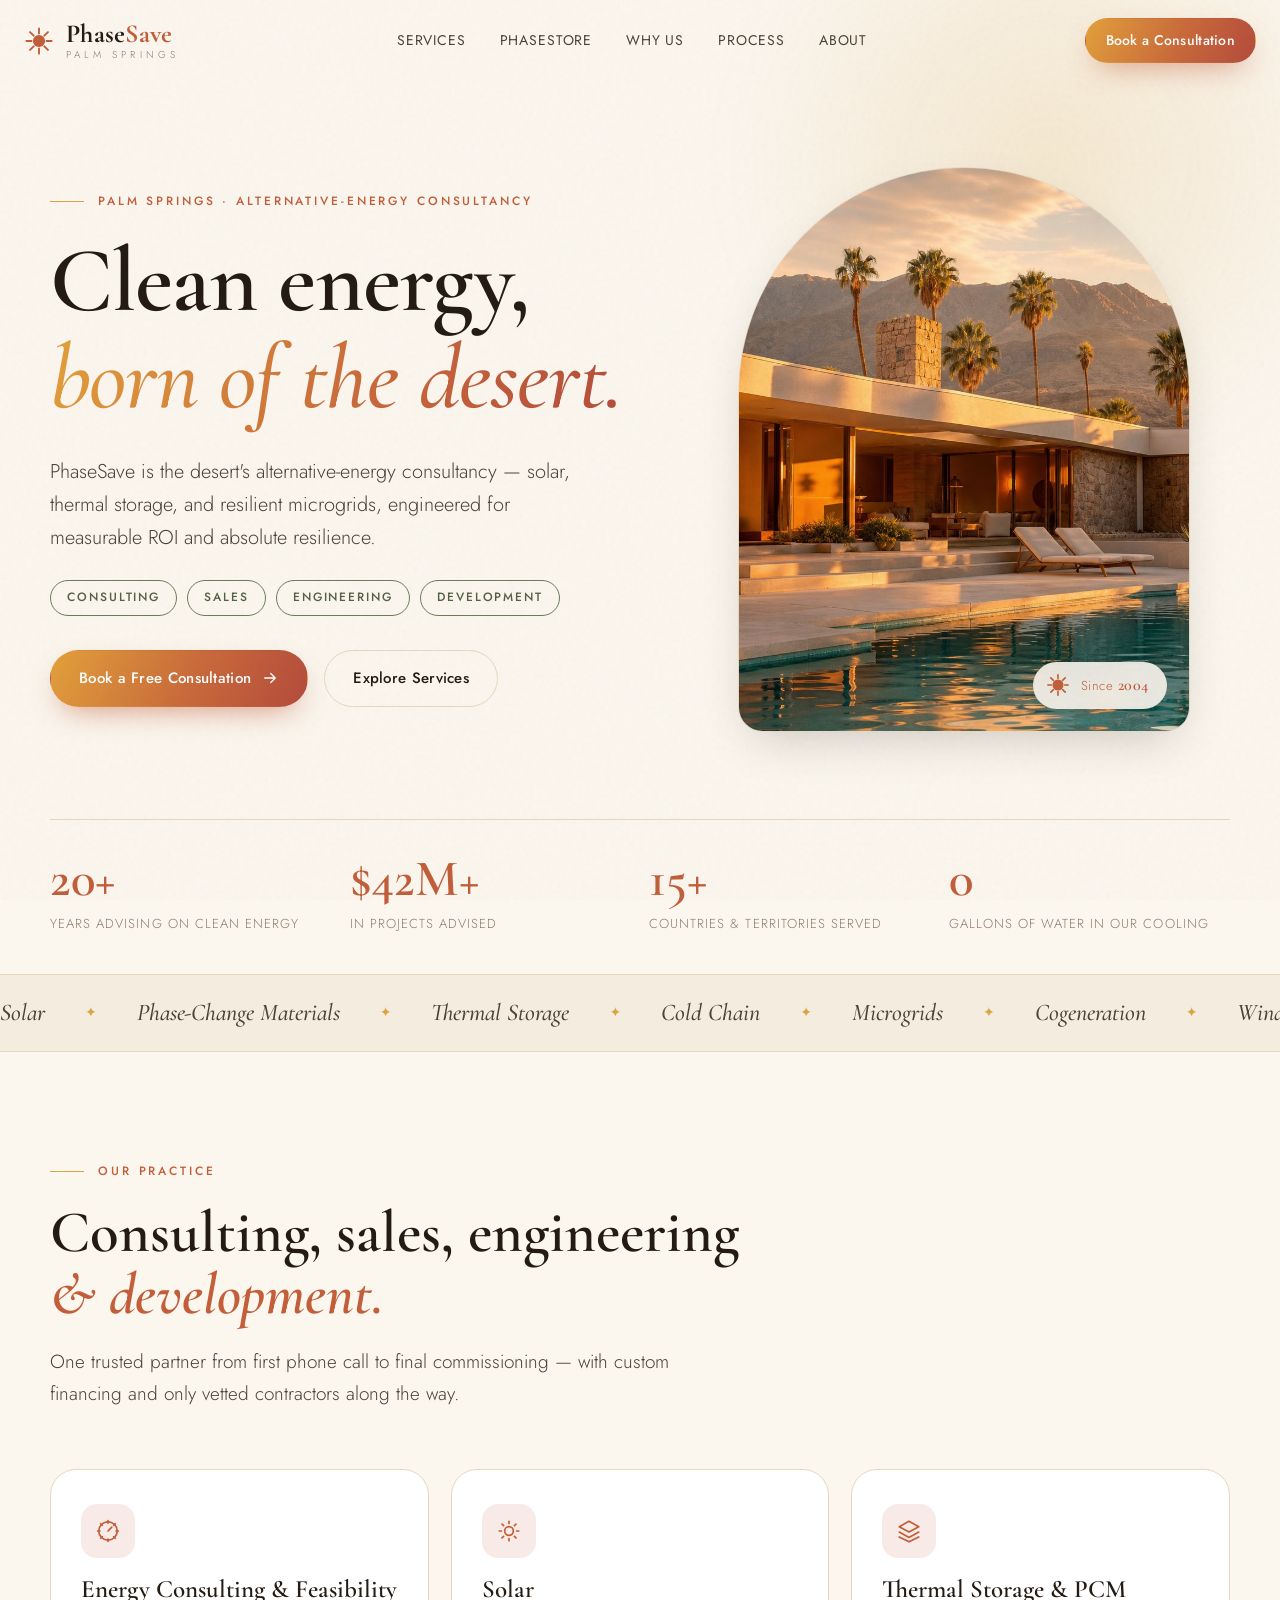
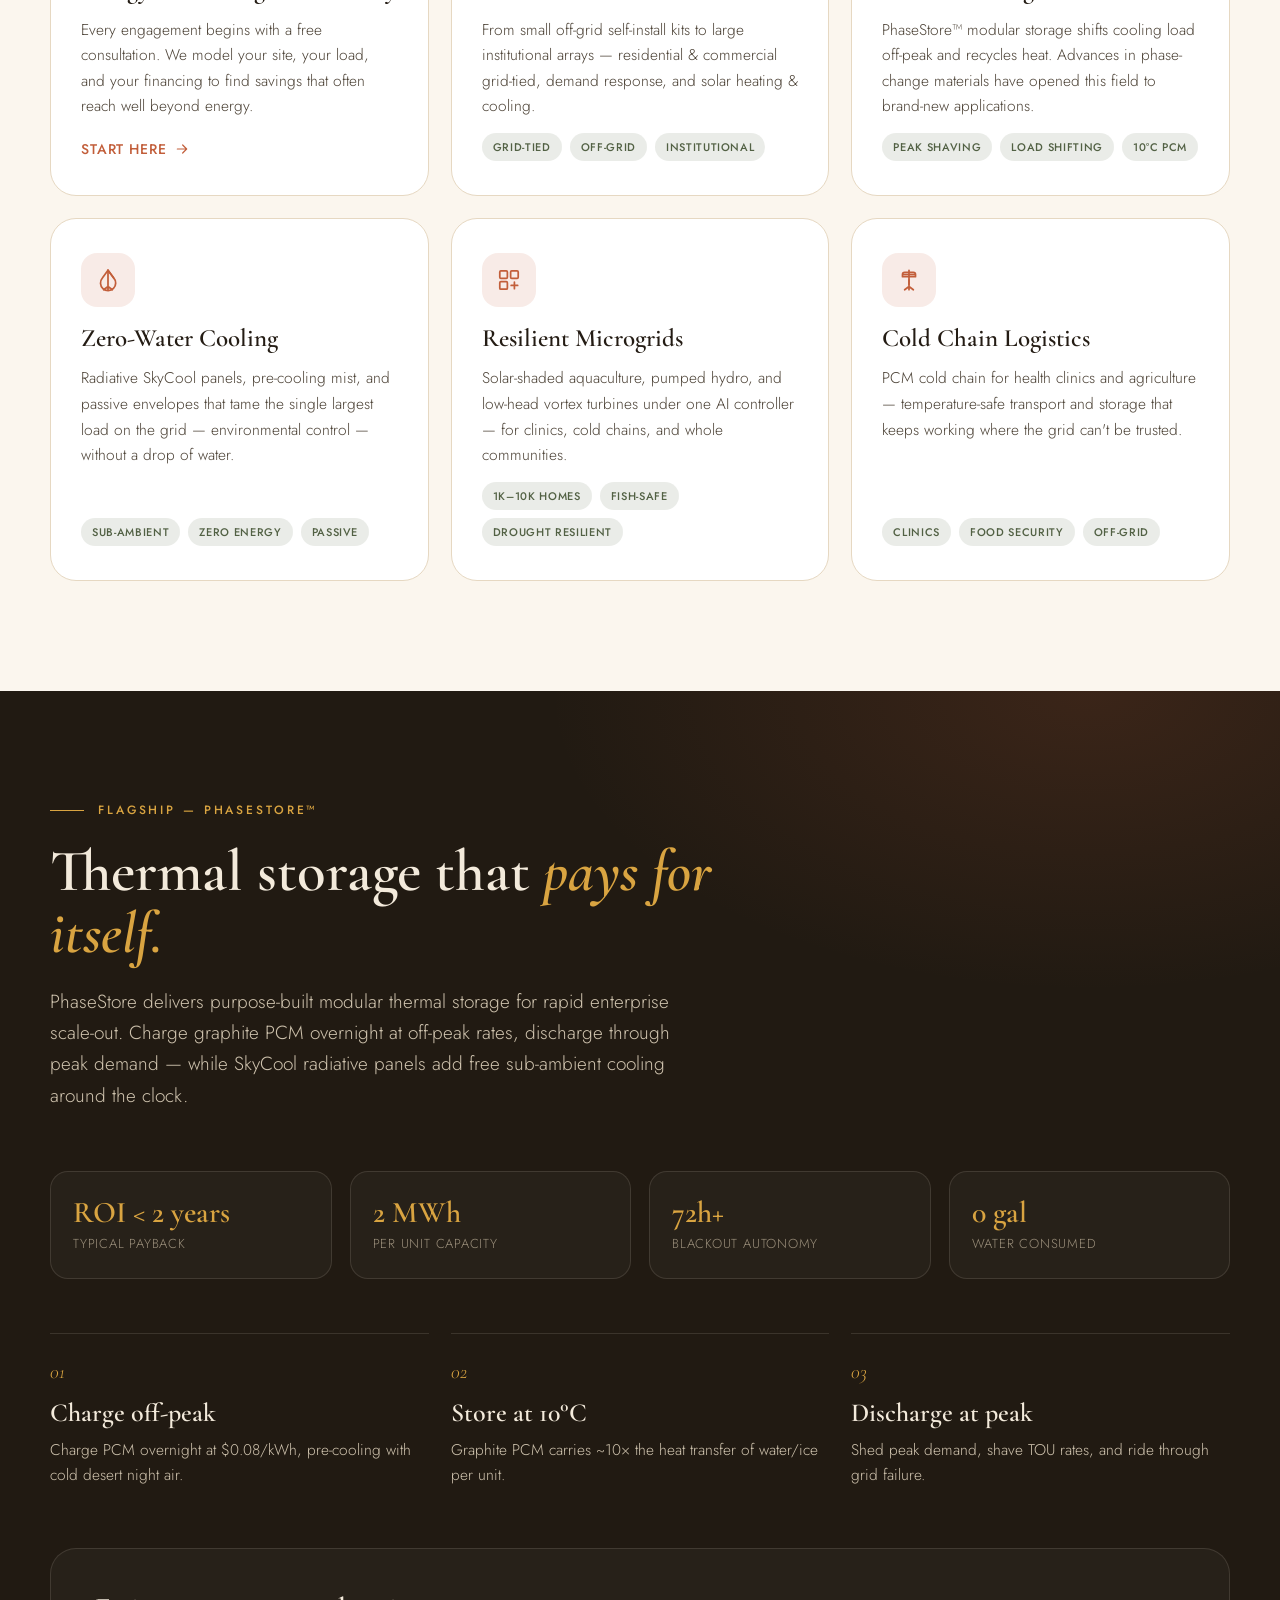
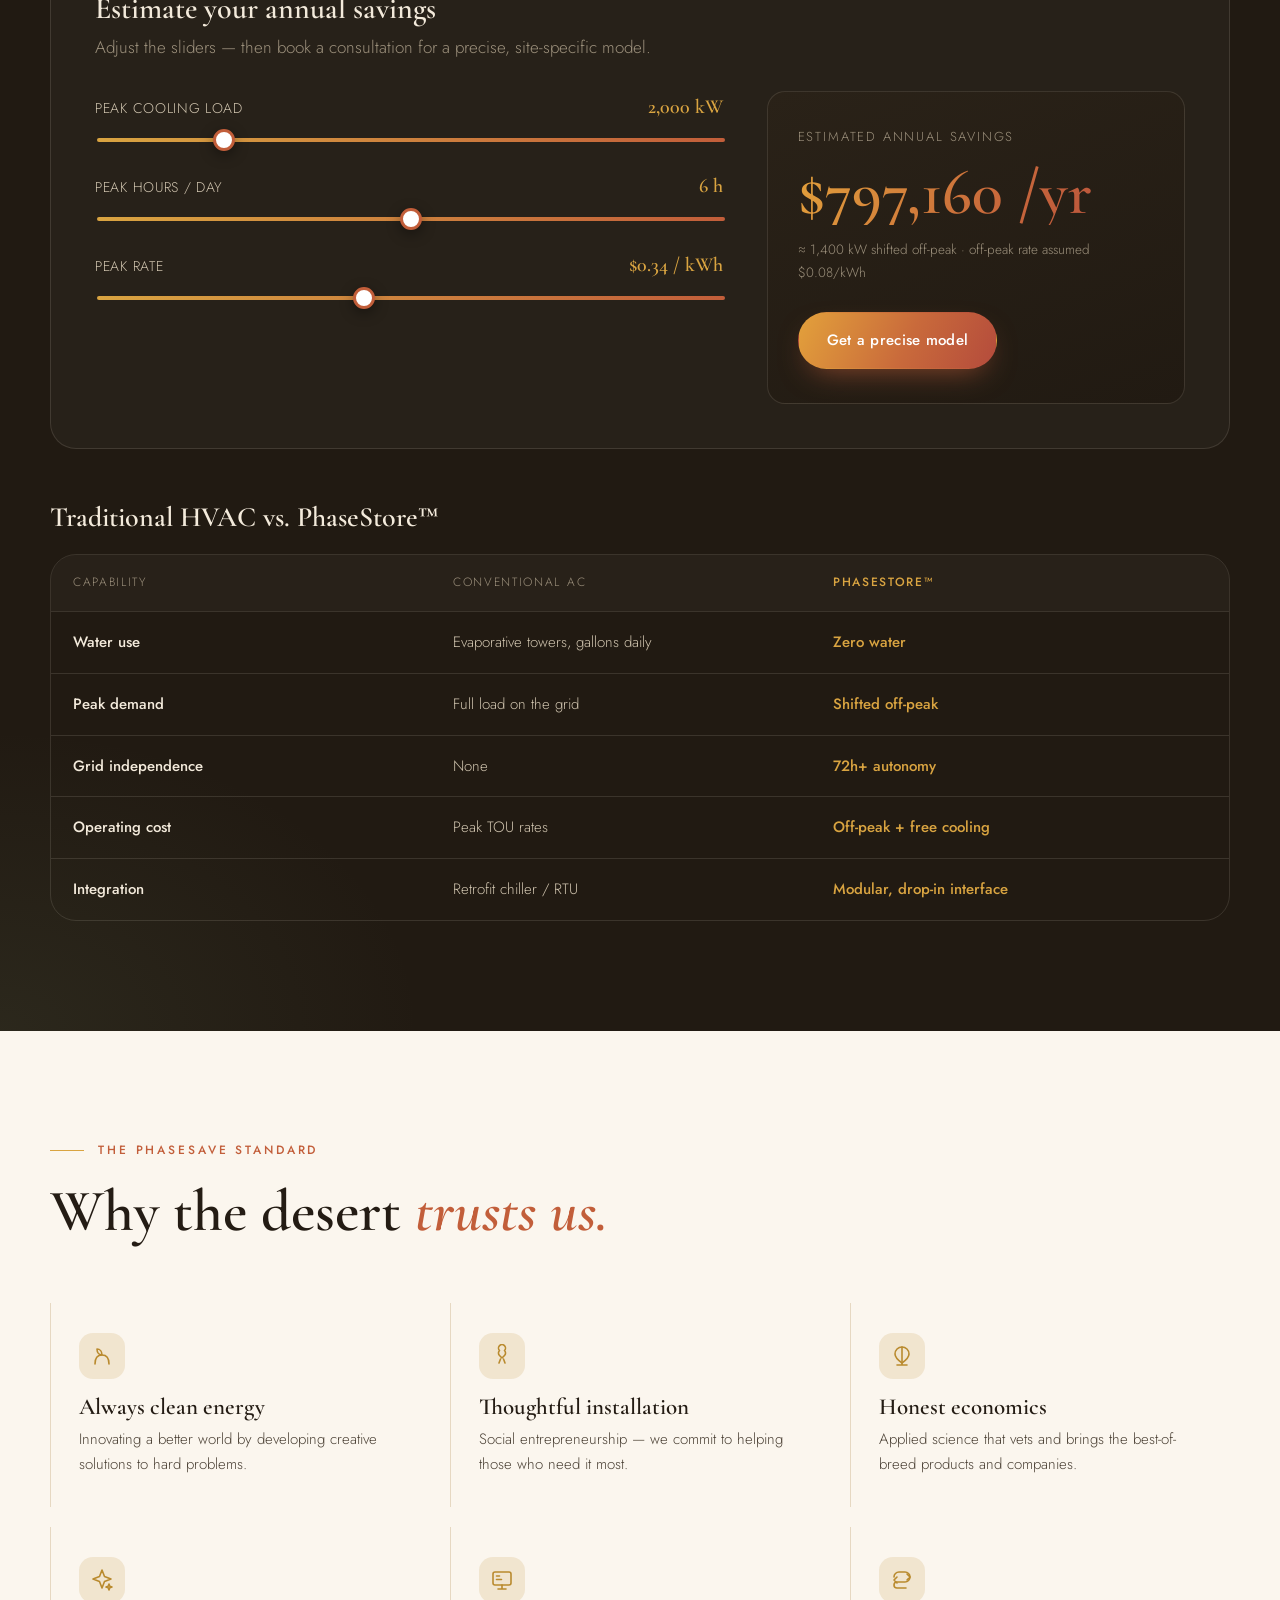
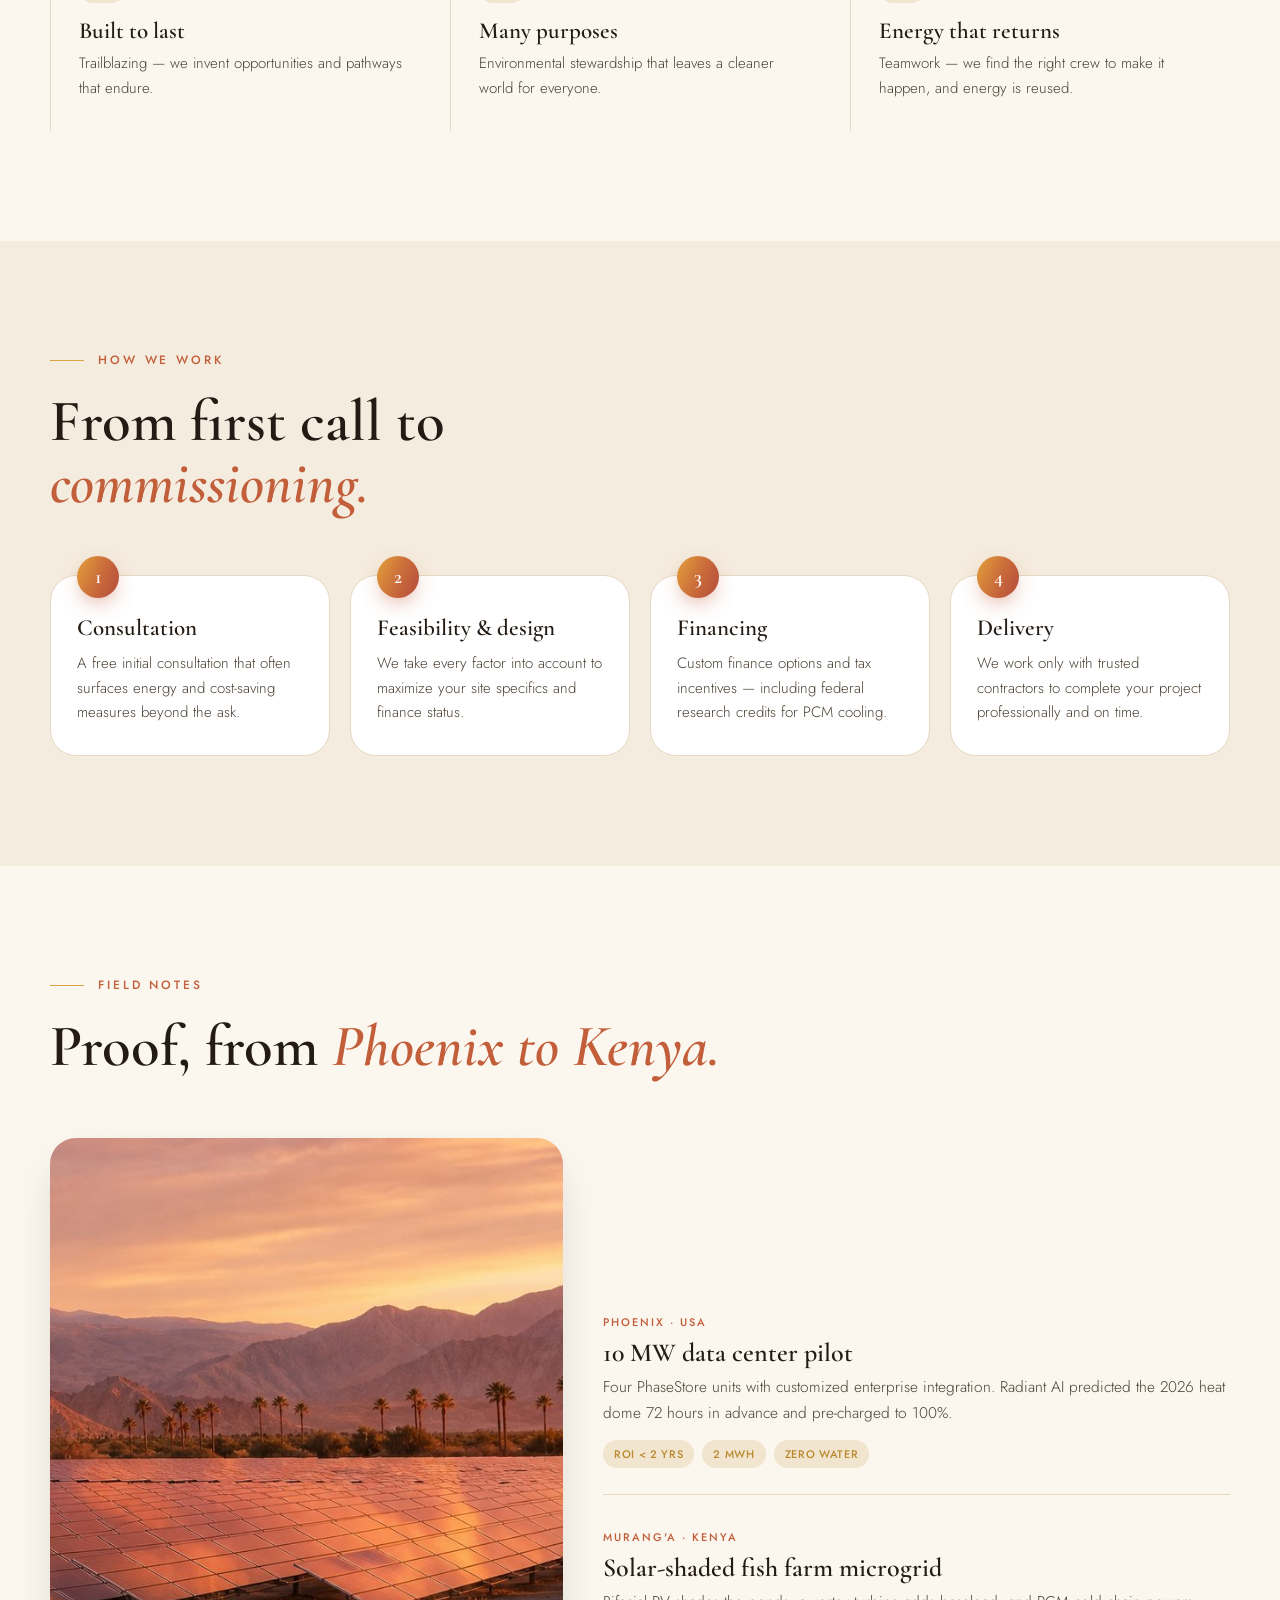
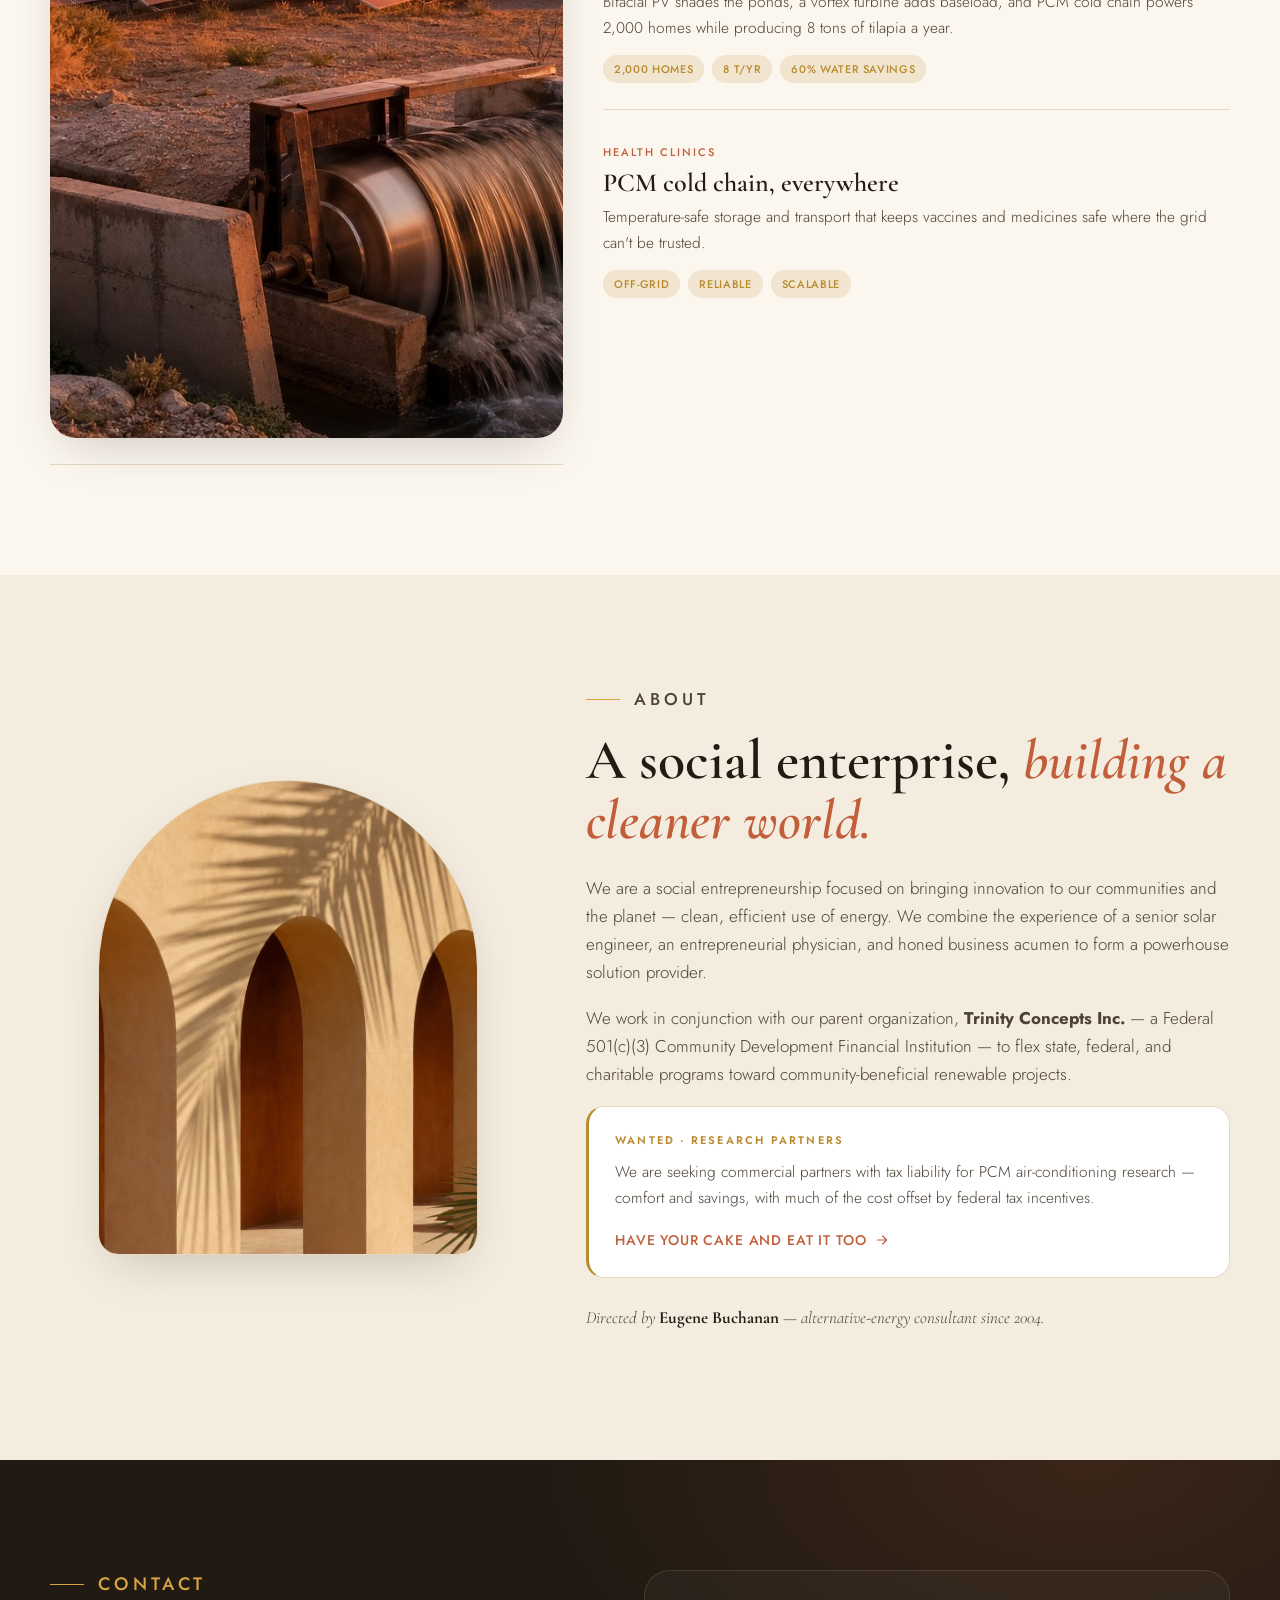
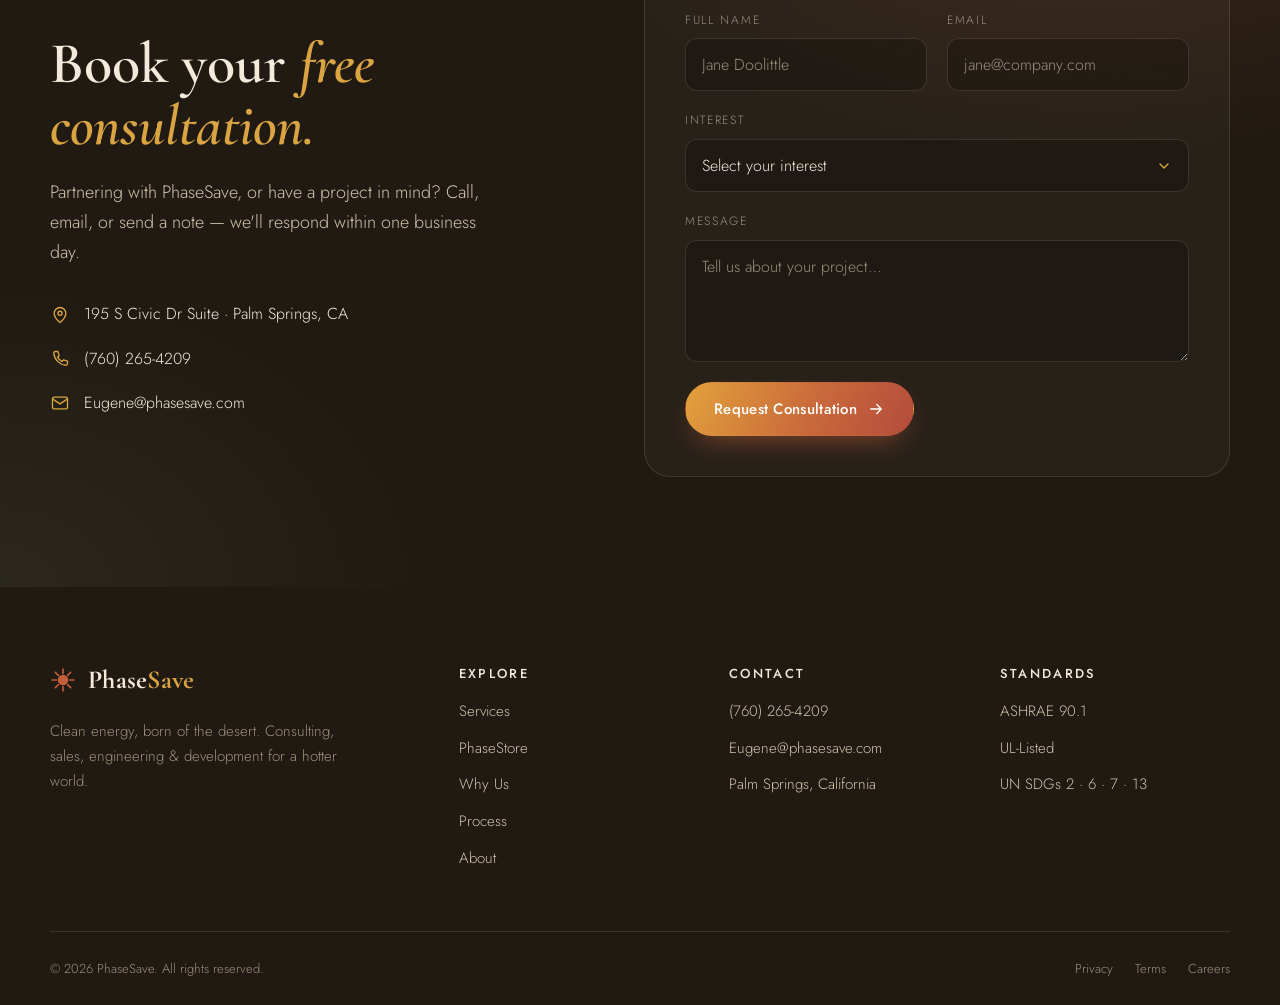
==== phasesave-site/index.html @ 94b1d246 "Redesign PhaseSave site: vanilla JS, Palm Springs luxury, consultancy-focused Co-authored-by: arena-" ====
<!doctype html>
<html lang="en">
<head>
  <meta charset="UTF-8" />
  <meta name="viewport" content="width=device-width, initial-scale=1.0" />
  <title>PhaseSave — Clean-Energy Consultancy · Palm Springs</title>
  <meta name="description" content="PhaseSave is Palm Springs' alternative-energy consultancy — solar, thermal storage, zero-water cooling, and resilient microgrids. Consulting, sales, engineering & development with measurable ROI." />
  <meta name="theme-color" content="#fbf6ee" />
  <link rel="icon" href="data:image/svg+xml,%3Csvg xmlns='http://www.w3.org/2000/svg' viewBox='0 0 64 64'%3E%3Ccircle cx='32' cy='32' r='13' fill='%23C25E3A'/%3E%3Cg stroke='%23C25E3A' stroke-width='4' stroke-linecap='round'%3E%3Cpath d='M32 6v10M32 48v10M6 32h10M48 32h10M13.6 13.6l7 7M43.4 43.4l7 7M50.4 13.6l-7 7M20.6 43.4l-7 7'/%3E%3C/g%3E%3C/svg%3E" />
  <link rel="preconnect" href="https://fonts.googleapis.com" />
  <link rel="preconnect" href="https://fonts.gstatic.com" crossorigin />
  <link href="https://fonts.googleapis.com/css2?family=Cormorant+Garamond:ital,wght@0,500;0,600;0,700;1,500;1,600&family=Jost:ital,wght@0,300;0,400;0,500;0,600;1,400&display=swap" rel="stylesheet" />
  <link rel="stylesheet" href="css/styles.css" />
</head>
<body>
  <div class="grain" aria-hidden="true"></div>

  <!-- ============ NAV ============ -->
  <header class="nav" id="nav">
    <div class="nav__inner">
      <a class="brand" href="#top" aria-label="PhaseSave home">
        <span class="brand__mark" aria-hidden="true">
          <svg viewBox="0 0 64 64" width="30" height="30"><circle cx="32" cy="32" r="13" fill="currentColor"/><g stroke="currentColor" stroke-width="4" stroke-linecap="round"><path d="M32 5v11M32 48v11M5 32h11M48 32h11M12.9 12.9l7.8 7.8M43.3 43.3l7.8 7.8M51.1 12.9l-7.8 7.8M20.7 43.3l-7.8 7.8"/></g></svg>
        </span>
        <span class="brand__word">
          <span class="brand__name">Phase<span>Save</span></span>
          <span class="brand__tag">Palm Springs</span>
        </span>
      </a>

      <nav class="nav__links" aria-label="Primary">
        <a href="#services">Services</a>
        <a href="#phasestore">PhaseStore</a>
        <a href="#why">Why Us</a>
        <a href="#process">Process</a>
        <a href="#about">About</a>
      </nav>

      <div class="nav__actions">
        <a class="btn btn--primary btn--sm" href="#contact">Book a Consultation</a>
        <button class="nav__toggle" id="navToggle" aria-label="Menu" aria-expanded="false">
          <span></span><span></span><span></span>
        </button>
      </div>
    </div>
    <div class="nav__drawer" id="navDrawer">
      <a href="#services">Services</a>
      <a href="#phasestore">PhaseStore</a>
      <a href="#why">Why Us</a>
      <a href="#process">Process</a>
      <a href="#about">About</a>
      <a class="btn btn--primary" href="#contact">Book a Consultation</a>
    </div>
  </header>

  <main id="top">
    <!-- ============ HERO ============ -->
    <section class="hero">
      <div class="hero__glow" aria-hidden="true"></div>
      <div class="container hero__grid">
        <div class="hero__copy">
          <p class="eyebrow reveal">Palm Springs · Alternative-Energy Consultancy</p>
          <h1 class="hero__title reveal">
            Clean energy,<br />
            <em>born of the desert.</em>
          </h1>
          <p class="hero__lede reveal">
            PhaseSave is the desert's alternative-energy consultancy — solar, thermal
            storage, and resilient microgrids, engineered for measurable ROI and
            absolute resilience.
          </p>
          <div class="hero__services reveal">
            <span>Consulting</span><span>Sales</span><span>Engineering</span><span>Development</span>
          </div>
          <div class="hero__cta reveal">
            <a class="btn btn--primary" href="#contact">
              Book a Free Consultation
              <svg viewBox="0 0 24 24"><path d="M5 12h14M13 6l6 6-6 6"/></svg>
            </a>
            <a class="btn btn--ghost" href="#services">Explore Services</a>
          </div>
        </div>

        <figure class="hero__frame reveal">
          <div class="arch arch--hero">
            <img src="assets/hero.jpg" alt="A mid-century modern home in Palm Springs at golden hour with date palms and mountains" width="1080" height="1350" />
            <div class="arch__badge">
              <svg viewBox="0 0 64 64"><circle cx="32" cy="32" r="12" fill="currentColor"/><g stroke="currentColor" stroke-width="4" stroke-linecap="round"><path d="M32 7v9M32 48v9M7 32h9M48 32h9M14.3 14.3l6.4 6.4M43.3 43.3l6.4 6.4M49.7 14.3l-6.4 6.4M20.7 43.3l-6.4 6.4"/></g></svg>
              <span>Since <strong>2004</strong></span>
            </div>
          </div>
        </figure>
      </div>

      <div class="hero__stats container reveal">
        <div class="stat">
          <span class="stat__num"><span class="count" data-to="20" data-suffix="+">0</span></span>
          <span class="stat__label">Years advising on clean energy</span>
        </div>
        <div class="stat">
          <span class="stat__num"><span class="count" data-to="42" data-prefix="$" data-suffix="M+">0</span></span>
          <span class="stat__label">In projects advised</span>
        </div>
        <div class="stat">
          <span class="stat__num"><span class="count" data-to="15" data-suffix="+">0</span></span>
          <span class="stat__label">Countries &amp; territories served</span>
        </div>
        <div class="stat">
          <span class="stat__num"><span class="count" data-to="0" data-suffix="">0</span></span>
          <span class="stat__label">Gallons of water in our cooling</span>
        </div>
      </div>
    </section>

    <!-- ============ MARQUEE ============ -->
    <div class="marquee" aria-hidden="true">
      <div class="marquee__track">
        <span>Solar</span><i>✦</i><span>Phase-Change Materials</span><i>✦</i>
        <span>Thermal Storage</span><i>✦</i><span>Cold Chain</span><i>✦</i>
        <span>Microgrids</span><i>✦</i><span>Cogeneration</span><i>✦</i>
        <span>Wind</span><i>✦</i><span>Zero-Water Cooling</span><i>✦</i>
        <span>Solar</span><i>✦</i><span>Phase-Change Materials</span><i>✦</i>
        <span>Thermal Storage</span><i>✦</i><span>Cold Chain</span><i>✦</i>
        <span>Microgrids</span><i>✦</i><span>Cogeneration</span><i>✦</i>
        <span>Wind</span><i>✦</i><span>Zero-Water Cooling</span><i>✦</i>
      </div>
    </div>

    <!-- ============ SERVICES ============ -->
    <section class="section" id="services">
      <div class="container">
        <div class="section__head reveal">
          <p class="eyebrow">Our Practice</p>
          <h2>Consulting, sales, engineering <em>&amp; development.</em></h2>
          <p class="section__lede">
            One trusted partner from first phone call to final commissioning — with custom
            financing and only vetted contractors along the way.
          </p>
        </div>

        <div class="cards">
          <article class="card reveal">
            <div class="card__icon"><svg viewBox="0 0 24 24"><circle cx="12" cy="12" r="8.5"/><path d="M15.5 8.5l-2.2 2.2M12 12l2.6-2.6"/><path d="M12 2.5v2M12 19.5v2M2.5 12h2M19.5 12h2M5.3 5.3l1.4 1.4M17.3 17.3l1.4 1.4M18.7 5.3l-1.4 1.4M6.7 17.3l-1.4 1.4"/></svg></div>
            <h3>Energy Consulting &amp; Feasibility</h3>
            <p>Every engagement begins with a free consultation. We model your site, your load, and your financing to find savings that often reach well beyond energy.</p>
            <a class="card__cta" href="#contact">Start here <svg viewBox="0 0 24 24"><path d="M5 12h14M13 6l6 6-6 6"/></svg></a>
          </article>

          <article class="card reveal">
            <div class="card__icon"><svg viewBox="0 0 24 24"><circle cx="12" cy="12" r="4"/><path d="M12 3v2M12 19v2M3 12h2M19 12h2M5.6 5.6l1.4 1.4M17 17l1.4 1.4M18.4 5.6L17 7M7 17l-1.4 1.4"/></svg></div>
            <h3>Solar</h3>
            <p>From small off-grid self-install kits to large institutional arrays — residential &amp; commercial grid-tied, demand response, and solar heating &amp; cooling.</p>
            <span class="card__tags"><em>Grid-tied</em><em>Off-grid</em><em>Institutional</em></span>
          </article>

          <article class="card reveal">
            <div class="card__icon"><svg viewBox="0 0 24 24"><path d="M12 3l9 5-9 5-9-5 9-5z"/><path d="M3 13l9 5 9-5"/><path d="M3 17.5L12 22l9-4.5"/></svg></div>
            <h3>Thermal Storage &amp; PCM</h3>
            <p>PhaseStore&trade; modular storage shifts cooling load off-peak and recycles heat. Advances in phase-change materials have opened this field to brand-new applications.</p>
            <span class="card__tags"><em>Peak shaving</em><em>Load shifting</em><em>10°C PCM</em></span>
          </article>

          <article class="card reveal">
            <div class="card__icon"><svg viewBox="0 0 24 24"><path d="M12 3v18M8 21l4-3 4 3"/><path d="M12 3l-5.2 7.2A7 7 0 1 0 17.2 10z"/><path d="M12 3l5.2 7.2"/></svg></div>
            <h3>Zero-Water Cooling</h3>
            <p>Radiative SkyCool panels, pre-cooling mist, and passive envelopes that tame the single largest load on the grid — environmental control — without a drop of water.</p>
            <span class="card__tags"><em>Sub-ambient</em><em>Zero energy</em><em>Passive</em></span>
          </article>

          <article class="card reveal">
            <div class="card__icon"><svg viewBox="0 0 24 24"><rect x="3.5" y="3.5" width="7" height="7" rx="1"/><rect x="13.5" y="3.5" width="7" height="7" rx="1"/><rect x="3.5" y="13.5" width="7" height="7" rx="1"/><path d="M17 14v6M14 17h6"/></svg></div>
            <h3>Resilient Microgrids</h3>
            <p>Solar-shaded aquaculture, pumped hydro, and low-head vortex turbines under one AI controller — for clinics, cold chains, and whole communities.</p>
            <span class="card__tags"><em>1K–10K homes</em><em>Fish-safe</em><em>Drought resilient</em></span>
          </article>

          <article class="card reveal">
            <div class="card__icon"><svg viewBox="0 0 24 24"><path d="M12 3v18M8 21l4-3 4 3"/><path d="M6 7h12M6 7a2 2 0 0 1 2-2h8a2 2 0 0 1 2 2v2H6z"/><path d="M12 12v4"/></svg></div>
            <h3>Cold Chain Logistics</h3>
            <p>PCM cold chain for health clinics and agriculture — temperature-safe transport and storage that keeps working where the grid can't be trusted.</p>
            <span class="card__tags"><em>Clinics</em><em>Food security</em><em>Off-grid</em></span>
          </article>
        </div>
      </div>
    </section>

    <!-- ============ PHASESTORE (dark) ============ -->
    <section class="section section--night" id="phasestore">
      <div class="container">
        <div class="section__head section__head--night reveal">
          <p class="eyebrow">Flagship — PhaseStore&trade;</p>
          <h2>Thermal storage that <em>pays for itself.</em></h2>
          <p class="section__lede">
            PhaseStore delivers purpose-built modular thermal storage for rapid
            enterprise scale-out. Charge graphite PCM overnight at off-peak rates,
            discharge through peak demand — while SkyCool radiative panels add free
            sub-ambient cooling around the clock.
          </p>
        </div>

        <div class="chips reveal">
          <div class="chip"><strong>ROI &lt; 2 years</strong><span>typical payback</span></div>
          <div class="chip"><strong>2 MWh</strong><span>per unit capacity</span></div>
          <div class="chip"><strong>72h+</strong><span>blackout autonomy</span></div>
          <div class="chip"><strong>0 gal</strong><span>water consumed</span></div>
        </div>

        <div class="steps reveal">
          <div class="step">
            <span class="step__n">01</span>
            <h3>Charge off-peak</h3>
            <p>Charge PCM overnight at $0.08/kWh, pre-cooling with cold desert night air.</p>
          </div>
          <div class="step">
            <span class="step__n">02</span>
            <h3>Store at 10°C</h3>
            <p>Graphite PCM carries ~10× the heat transfer of water/ice per unit.</p>
          </div>
          <div class="step">
            <span class="step__n">03</span>
            <h3>Discharge at peak</h3>
            <p>Shed peak demand, shave TOU rates, and ride through grid failure.</p>
          </div>
        </div>

        <!-- Estimator -->
        <div class="estimator reveal">
          <div class="estimator__intro">
            <h3>Estimate your annual savings</h3>
            <p>Adjust the sliders — then book a consultation for a precise, site-specific model.</p>
          </div>
          <div class="estimator__body">
            <div class="estimator__controls">
              <label class="range">
                <span class="range__label"><span>Peak cooling load</span><strong id="loadVal">2,000 kW</strong></span>
                <input type="range" id="load" min="100" max="10000" step="50" value="2000" />
              </label>
              <label class="range">
                <span class="range__label"><span>Peak hours / day</span><strong id="hoursVal">6 h</strong></span>
                <input type="range" id="hours" min="2" max="10" step="1" value="6" />
              </label>
              <label class="range">
                <span class="range__label"><span>Peak rate</span><strong id="rateVal">$0.34 / kWh</strong></span>
                <input type="range" id="rate" min="0.15" max="0.60" step="0.01" value="0.34" />
              </label>
            </div>
            <div class="estimator__result">
              <span class="estimator__result-label">Estimated annual savings</span>
              <strong class="estimator__result-num" id="savings">$0</strong>
              <span class="estimator__result-sub">≈ <span id="shifted">0</span> kW shifted off-peak · off-peak rate assumed $0.08/kWh</span>
              <a class="btn btn--primary" href="#contact">Get a precise model</a>
            </div>
          </div>
        </div>

        <!-- Comparison -->
        <div class="compare reveal">
          <h3>Traditional HVAC vs. PhaseStore&trade;</h3>
          <div class="table" role="table">
            <div class="tr tr--head" role="row">
              <div class="td" role="columnheader">Capability</div>
              <div class="td" role="columnheader">Conventional AC</div>
              <div class="td td--win" role="columnheader">PhaseStore&trade;</div>
            </div>
            <div class="tr" role="row">
              <div class="td td--label" role="rowheader">Water use</div>
              <div class="td">Evaporative towers, gallons daily</div>
              <div class="td td--win">Zero water</div>
            </div>
            <div class="tr" role="row">
              <div class="td td--label" role="rowheader">Peak demand</div>
              <div class="td">Full load on the grid</div>
              <div class="td td--win">Shifted off-peak</div>
            </div>
            <div class="tr" role="row">
              <div class="td td--label" role="rowheader">Grid independence</div>
              <div class="td">None</div>
              <div class="td td--win">72h+ autonomy</div>
            </div>
            <div class="tr" role="row">
              <div class="td td--label" role="rowheader">Operating cost</div>
              <div class="td">Peak TOU rates</div>
              <div class="td td--win">Off-peak + free cooling</div>
            </div>
            <div class="tr" role="row">
              <div class="td td--label" role="rowheader">Integration</div>
              <div class="td">Retrofit chiller / RTU</div>
              <div class="td td--win">Modular, drop-in interface</div>
            </div>
          </div>
        </div>
      </div>
    </section>

    <!-- ============ WHY US ============ -->
    <section class="section" id="why">
      <div class="container">
        <div class="section__head reveal">
          <p class="eyebrow">The PhaseSave Standard</p>
          <h2>Why the desert <em>trusts us.</em></h2>
        </div>

        <div class="why-grid reveal">
          <div class="why">
            <div class="why__icon"><svg viewBox="0 0 24 24"><path d="M5 20c0-6 3-9 7-9s7 3 7 9"/><path d="M12 11C9 11 7 8.5 7 5c3 0 5 2.5 5 6z"/></svg></div>
            <h3>Always clean energy</h3>
            <p>Innovating a better world by developing creative solutions to hard problems.</p>
          </div>
          <div class="why">
            <div class="why__icon"><svg viewBox="0 0 24 24"><path d="M14.5 6.5a3.5 3.5 0 1 0-5 0 3.5 3.5 0 0 0 0 5l2.5 2.5 2.5-2.5a3.5 3.5 0 0 0 0-5z"/><path d="M9 19l1.5-4M15 19l-1.5-4"/></svg></div>
            <h3>Thoughtful installation</h3>
            <p>Social entrepreneurship — we commit to helping those who need it most.</p>
          </div>
          <div class="why">
            <div class="why__icon"><svg viewBox="0 0 24 24"><path d="M12 3v18M7 21h10"/><path d="M12 3a7 7 0 0 1 7 7c0 4-7 9-7 9S5 14 5 10a7 7 0 0 1 7-7z"/></svg></div>
            <h3>Honest economics</h3>
            <p>Applied science that vets and brings the best-of-breed products and companies.</p>
          </div>
          <div class="why">
            <div class="why__icon"><svg viewBox="0 0 24 24"><path d="M12 2l2.5 6.5L21 11l-6.5 2.5L12 20l-2.5-6.5L3 11l6.5-2.5z"/><path d="M19 16l.8 2.2L22 19l-2.2.8L19 22l-.8-2.2L16 19l2.2-.8z"/></svg></div>
            <h3>Built to last</h3>
            <p>Trailblazing — we invent opportunities and pathways that endure.</p>
          </div>
          <div class="why">
            <div class="why__icon"><svg viewBox="0 0 24 24"><rect x="3" y="4" width="18" height="13" rx="2"/><path d="M8 21h8M12 17v4"/><path d="M6.5 8h3M6.5 11.5h5"/></svg></div>
            <h3>Many purposes</h3>
            <p>Environmental stewardship that leaves a cleaner world for everyone.</p>
          </div>
          <div class="why">
            <div class="why__icon"><svg viewBox="0 0 24 24"><path d="M4 9a5 5 0 0 1 5-5h6a5 5 0 0 1 0 10H7a3 3 0 0 0 0 6h9"/><path d="M17 6l3 3-3 3M7 15l-3-3 3-3"/></svg></div>
            <h3>Energy that returns</h3>
            <p>Teamwork — we find the right crew to make it happen, and energy is reused.</p>
          </div>
        </div>
      </div>
    </section>

    <!-- ============ PROCESS ============ -->
    <section class="section section--tint" id="process">
      <div class="container">
        <div class="section__head reveal">
          <p class="eyebrow">How We Work</p>
          <h2>From first call to <em>commissioning.</em></h2>
        </div>

        <div class="process reveal">
          <div class="process__step">
            <span class="process__n">1</span>
            <h3>Consultation</h3>
            <p>A free initial consultation that often surfaces energy and cost-saving measures beyond the ask.</p>
          </div>
          <div class="process__step">
            <span class="process__n">2</span>
            <h3>Feasibility &amp; design</h3>
            <p>We take every factor into account to maximize your site specifics and finance status.</p>
          </div>
          <div class="process__step">
            <span class="process__n">3</span>
            <h3>Financing</h3>
            <p>Custom finance options and tax incentives — including federal research credits for PCM cooling.</p>
          </div>
          <div class="process__step">
            <span class="process__n">4</span>
            <h3>Delivery</h3>
            <p>We work only with trusted contractors to complete your project professionally and on time.</p>
          </div>
        </div>
      </div>
    </section>

    <!-- ============ FIELD NOTES ============ -->
    <section class="section" id="work">
      <div class="container">
        <div class="section__head reveal">
          <p class="eyebrow">Field Notes</p>
          <h2>Proof, from <em>Phoenix to Kenya.</em></h2>
        </div>

        <div class="notes reveal">
          <figure class="note note--feature">
            <img src="assets/resilience.jpg" alt="Solar array at dusk in the Coachella Valley" width="1200" height="900" loading="lazy" />
          </figure>

          <div class="note__list">
            <article class="note reveal">
              <span class="note__loc">Phoenix · USA</span>
              <h3>10 MW data center pilot</h3>
              <p>Four PhaseStore units with customized enterprise integration. Radiant AI predicted the 2026 heat dome 72 hours in advance and pre-charged to 100%.</p>
              <span class="note__meta"><em>ROI &lt; 2 yrs</em><em>2 MWh</em><em>Zero water</em></span>
            </article>
            <article class="note reveal">
              <span class="note__loc">Murang'a · Kenya</span>
              <h3>Solar-shaded fish farm microgrid</h3>
              <p>Bifacial PV shades the ponds, a vortex turbine adds baseload, and PCM cold chain powers 2,000 homes while producing 8 tons of tilapia a year.</p>
              <span class="note__meta"><em>2,000 homes</em><em>8 t/yr</em><em>60% water savings</em></span>
            </article>
            <article class="note reveal">
              <span class="note__loc">Health clinics</span>
              <h3>PCM cold chain, everywhere</h3>
              <p>Temperature-safe storage and transport that keeps vaccines and medicines safe where the grid can't be trusted.</p>
              <span class="note__meta"><em>Off-grid</em><em>Reliable</em><em>Scalable</em></span>
            </article>
          </div>
        </div>
      </div>
    </section>

    <!-- ============ ABOUT ============ -->
    <section class="section section--tint" id="about">
      <div class="container about">
        <figure class="about__frame reveal">
          <div class="arch">
            <img src="assets/about.jpg" alt="Mid-century arches and a palm shadow on a stucco wall" width="1000" height="1200" loading="lazy" />
          </div>
        </figure>
        <div class="about__copy">
          <p class="eyebrow reveal">About</p>
          <h2 class="reveal">A social enterprise, <em>building a cleaner world.</em></h2>
          <div class="reveal">
            <p>
              We are a social entrepreneurship focused on bringing innovation to our
              communities and the planet — clean, efficient use of energy. We combine the
              experience of a senior solar engineer, an entrepreneurial physician, and honed
              business acumen to form a powerhouse solution provider.
            </p>
            <p>
              We work in conjunction with our parent organization,
              <strong>Trinity Concepts Inc.</strong> — a Federal 501(c)(3) Community
              Development Financial Institution — to flex state, federal, and charitable
              programs toward community-beneficial renewable projects.
            </p>
          </div>

          <div class="about__card reveal">
            <span class="about__card-kicker">Wanted · Research partners</span>
            <p>
              We are seeking commercial partners with tax liability for PCM air-conditioning
              research — comfort and savings, with much of the cost offset by federal
              tax incentives.
            </p>
            <a class="card__cta" href="#contact">Have your cake and eat it too <svg viewBox="0 0 24 24"><path d="M5 12h14M13 6l6 6-6 6"/></svg></a>
          </div>

          <p class="about__sign reveal">
            Directed by <strong>Eugene Buchanan</strong> — alternative-energy consultant since 2004.
          </p>
        </div>
      </div>
    </section>

    <!-- ============ CONTACT ============ -->
    <section class="section section--night" id="contact">
      <div class="container contact">
        <div class="contact__intro reveal">
          <p class="eyebrow">Contact</p>
          <h2>Book your <em>free consultation.</em></h2>
          <p>
            Partnering with PhaseSave, or have a project in mind? Call, email, or send a
            note — we'll respond within one business day.
          </p>

          <ul class="contact__meta">
            <li>
              <svg viewBox="0 0 24 24"><path d="M12 21s-7-5.5-7-11a7 7 0 1 1 14 0c0 5.5-7 11-7 11z"/><circle cx="12" cy="10" r="2.5"/></svg>
              <span>195 S Civic Dr Suite · Palm Springs, CA</span>
            </li>
            <li>
              <svg viewBox="0 0 24 24"><path d="M6.5 3h3l1.5 5-2 1.5a12 12 0 0 0 5.5 5.5l1.5-2 5 1.5v3a2 2 0 0 1-2 2A16 16 0 0 1 4.5 5a2 2 0 0 1 2-2z"/></svg>
              <a href="tel:7602654209">(760) 265-4209</a>
            </li>
            <li>
              <svg viewBox="0 0 24 24"><rect x="3" y="5" width="18" height="14" rx="2"/><path d="M3 7l9 6 9-6"/></svg>
              <a href="mailto:Eugene@phasesave.com">Eugene@phasesave.com</a>
            </li>
          </ul>
        </div>

        <form class="form reveal" id="contactForm" novalidate>
          <div class="form__row">
            <label class="field">
              <span>Full name</span>
              <input type="text" name="name" placeholder="Jane Doolittle" required />
            </label>
            <label class="field">
              <span>Email</span>
              <input type="email" name="email" placeholder="jane@company.com" required />
            </label>
          </div>
          <label class="field">
            <span>Interest</span>
            <select name="interest">
              <option value="">Select your interest</option>
              <option>PhaseStore for cooling</option>
              <option>Solar</option>
              <option>Microgrids</option>
              <option>Cold chain logistics</option>
              <option>Research partnership</option>
              <option>Something else</option>
            </select>
          </label>
          <label class="field">
            <span>Message</span>
            <textarea name="message" rows="4" placeholder="Tell us about your project…"></textarea>
          </label>
          <div class="form__foot">
            <button type="submit" class="btn btn--primary">Request Consultation
              <svg viewBox="0 0 24 24"><path d="M5 12h14M13 6l6 6-6 6"/></svg>
            </button>
            <p class="form__note" id="formNote" role="status" aria-live="polite"></p>
          </div>
        </form>
      </div>
    </section>
  </main>

  <!-- ============ FOOTER ============ -->
  <footer class="footer">
    <div class="container footer__grid">
      <div class="footer__brand">
        <a class="brand" href="#top">
          <span class="brand__mark" aria-hidden="true">
            <svg viewBox="0 0 64 64" width="26" height="26"><circle cx="32" cy="32" r="13" fill="currentColor"/><g stroke="currentColor" stroke-width="4" stroke-linecap="round"><path d="M32 5v11M32 48v11M5 32h11M48 32h11M12.9 12.9l7.8 7.8M43.3 43.3l7.8 7.8M51.1 12.9l-7.8 7.8M20.7 43.3l-7.8 7.8"/></g></svg>
          </span>
          <span class="brand__word"><span class="brand__name">Phase<span>Save</span></span></span>
        </a>
        <p>Clean energy, born of the desert. Consulting, sales, engineering &amp; development for a hotter world.</p>
      </div>
      <div class="footer__col">
        <h4>Explore</h4>
        <a href="#services">Services</a>
        <a href="#phasestore">PhaseStore</a>
        <a href="#why">Why Us</a>
        <a href="#process">Process</a>
        <a href="#about">About</a>
      </div>
      <div class="footer__col">
        <h4>Contact</h4>
        <a href="tel:7602654209">(760) 265-4209</a>
        <a href="mailto:Eugene@phasesave.com">Eugene@phasesave.com</a>
        <span>Palm Springs, California</span>
      </div>
      <div class="footer__col">
        <h4>Standards</h4>
        <span>ASHRAE 90.1</span>
        <span>UL-Listed</span>
        <span>UN SDGs 2 · 6 · 7 · 13</span>
      </div>
    </div>
    <div class="container footer__base">
      <span>&copy; 2026 PhaseSave. All rights reserved.</span>
      <span class="footer__links"><a href="#">Privacy</a><a href="#">Terms</a><a href="#">Careers</a></span>
    </div>
  </footer>

  <script src="js/app.js"></script>
</body>
</html>
---- phasesave-site/css/styles.css ----
/* ============================================================
   PhaseSave — Palm Springs luxury
   ============================================================ */

:root {
  /* Palette */
  --sand-0: #fbf6ee;
  --sand-1: #f4ecdf;
  --sand-2: #eadcc4;
  --ink: #241c14;
  --ink-2: #4c4236;
  --ink-3: #8a7d6c;
  --line: #e6d8c2;
  --line-soft: rgba(36, 28, 20, 0.1);

  --clay: #c25e3a;
  --clay-deep: #a34a2b;
  --clay-soft: rgba(194, 94, 58, 0.12);

  --sage: #6c7c5b;
  --sage-deep: #526144;
  --sage-soft: rgba(108, 124, 91, 0.14);

  --brass: #b98a2e;
  --gold: #d9a441;
  --gold-soft: rgba(185, 138, 46, 0.16);

  --pool: #8fb9c6;

  /* Night (dark section) */
  --night: #211a12;
  --night-2: #2a2218;
  --night-3: #38302a;
  --night-line: rgba(244, 236, 223, 0.12);
  --cream: #f3eadb;
  --cream-2: #cfc3ae;
  --cream-3: #9c907c;

  --sun-gradient: linear-gradient(115deg, #e3a13b 0%, #c96a3b 55%, #b44b3c 100%);

  --font-display: "Cormorant Garamond", Georgia, serif;
  --font-sans: "Jost", "Century Gothic", system-ui, sans-serif;

  --shadow-sm: 0 2px 10px rgba(36, 28, 20, 0.06);
  --shadow-md: 0 18px 50px -18px rgba(36, 28, 20, 0.25);
  --shadow-night: 0 24px 70px -20px rgba(0, 0, 0, 0.6);

  --radius: 18px;
  --radius-lg: 26px;
  --ease: cubic-bezier(0.22, 1, 0.36, 1);
}

* { box-sizing: border-box; }

html { scroll-behavior: smooth; }

body {
  margin: 0;
  font-family: var(--font-sans);
  font-weight: 300;
  color: var(--ink);
  background: var(--sand-0);
  line-height: 1.65;
  font-size: 17px;
  -webkit-font-smoothing: antialiased;
  text-rendering: optimizeLegibility;
  overflow-x: hidden;
}

h1, h2, h3, h4 {
  font-family: var(--font-display);
  font-weight: 600;
  line-height: 1.06;
  margin: 0;
  color: var(--ink);
}

p { margin: 0; }

a { color: inherit; text-decoration: none; }

img { display: block; max-width: 100%; }

::selection { background: var(--clay); color: #fff; }

/* Grain overlay */
.grain {
  position: fixed;
  inset: 0;
  pointer-events: none;
  z-index: 2000;
  opacity: 0.05;
  mix-blend-mode: multiply;
  background-image: url("data:image/svg+xml,%3Csvg viewBox='0 0 220 220' xmlns='http://www.w3.org/2000/svg'%3E%3Cfilter id='n'%3E%3CfeTurbulence type='fractalNoise' baseFrequency='0.85' numOctaves='3' stitchTiles='stitch'/%3E%3C/filter%3E%3Crect width='100%25' height='100%25' filter='url(%23n)'/%3E%3C/svg%3E");
}

.container {
  width: min(1180px, 100% - 48px);
  margin-inline: auto;
}

/* Eyebrow */
.eyebrow {
  font-family: var(--font-sans);
  font-size: 12px;
  font-weight: 500;
  letter-spacing: 0.24em;
  text-transform: uppercase;
  color: var(--clay);
  margin: 0 0 20px;
  display: flex;
  align-items: center;
  gap: 14px;
}
.eyebrow::before {
  content: "";
  width: 34px;
  height: 1px;
  background: var(--gold);
}
.section--night .eyebrow { color: var(--gold); }

/* ============================================================
   Buttons
   ============================================================ */
.btn {
  display: inline-flex;
  align-items: center;
  gap: 10px;
  font-family: var(--font-sans);
  font-weight: 500;
  font-size: 15px;
  letter-spacing: 0.02em;
  padding: 15px 28px;
  border-radius: 999px;
  border: 1px solid transparent;
  cursor: pointer;
  transition: transform 0.35s var(--ease), box-shadow 0.35s var(--ease),
    background 0.35s var(--ease), color 0.35s var(--ease), border-color 0.35s var(--ease);
}
.btn svg { width: 18px; height: 18px; fill: none; stroke: currentColor; stroke-width: 1.8; stroke-linecap: round; stroke-linejoin: round; }

.btn--primary {
  background: var(--sun-gradient);
  color: #fff;
  box-shadow: 0 12px 30px -12px rgba(194, 94, 58, 0.7);
}
.btn--primary:hover {
  transform: translateY(-2px);
  box-shadow: 0 18px 40px -12px rgba(194, 94, 58, 0.8);
}

.btn--ghost {
  background: transparent;
  color: var(--ink);
  border-color: var(--line);
}
.btn--ghost:hover { border-color: var(--clay); color: var(--clay); transform: translateY(-2px); }

.btn--sm { padding: 10px 20px; font-size: 14px; }

/* ============================================================
   Nav
   ============================================================ */
.nav {
  position: fixed;
  top: 0;
  left: 0;
  right: 0;
  z-index: 1000;
  transition: background 0.4s var(--ease), box-shadow 0.4s var(--ease);
}
.nav__inner {
  width: min(1240px, 100% - 48px);
  margin-inline: auto;
  display: flex;
  align-items: center;
  justify-content: space-between;
  gap: 24px;
  padding: 18px 0;
}
.nav.is-scrolled {
  background: rgba(251, 246, 238, 0.86);
  backdrop-filter: blur(16px);
  -webkit-backdrop-filter: blur(16px);
  box-shadow: 0 1px 0 var(--line);
}

.brand { display: inline-flex; align-items: center; gap: 12px; }
.brand__mark { color: var(--clay); display: inline-flex; }
.brand__word { display: flex; flex-direction: column; line-height: 1; }
.brand__name {
  font-family: var(--font-display);
  font-weight: 700;
  font-size: 26px;
  letter-spacing: 0.01em;
  color: var(--ink);
}
.brand__name span { color: var(--clay); }
.brand__tag {
  font-family: var(--font-sans);
  font-size: 10px;
  letter-spacing: 0.42em;
  text-transform: uppercase;
  color: var(--ink-3);
  margin-top: 3px;
}

.nav__links { display: flex; gap: 34px; }
.nav__links a {
  font-size: 14px;
  font-weight: 400;
  letter-spacing: 0.06em;
  text-transform: uppercase;
  color: var(--ink-2);
  position: relative;
  padding: 4px 0;
  transition: color 0.3s var(--ease);
}
.nav__links a::after {
  content: "";
  position: absolute;
  left: 0;
  bottom: 0;
  width: 100%;
  height: 1px;
  background: var(--clay);
  transform: scaleX(0);
  transform-origin: right;
  transition: transform 0.4s var(--ease);
}
.nav__links a:hover { color: var(--clay); }
.nav__links a:hover::after { transform: scaleX(1); transform-origin: left; }

.nav__actions { display: flex; align-items: center; gap: 14px; }

.nav__toggle {
  display: none;
  flex-direction: column;
  gap: 5px;
  background: none;
  border: 0;
  padding: 8px;
  cursor: pointer;
}
.nav__toggle span { width: 24px; height: 2px; background: var(--ink); transition: transform 0.3s var(--ease), opacity 0.3s var(--ease); }
.nav__toggle[aria-expanded="true"] span:nth-child(1) { transform: translateY(7px) rotate(45deg); }
.nav__toggle[aria-expanded="true"] span:nth-child(2) { opacity: 0; }
.nav__toggle[aria-expanded="true"] span:nth-child(3) { transform: translateY(-7px) rotate(-45deg); }

.nav__drawer {
  display: none;
  flex-direction: column;
  gap: 4px;
  background: var(--sand-0);
  border-bottom: 1px solid var(--line);
  padding: 8px 24px 24px;
  box-shadow: var(--shadow-md);
}
.nav__drawer a {
  font-size: 15px;
  text-transform: uppercase;
  letter-spacing: 0.08em;
  padding: 12px 4px;
  border-bottom: 1px solid var(--line-soft);
  color: var(--ink-2);
}
.nav__drawer .btn { margin-top: 16px; justify-content: center; }
.nav__drawer.is-open { display: flex; }

/* ============================================================
   Hero
   ============================================================ */
.hero {
  position: relative;
  padding: 150px 0 40px;
  overflow: hidden;
}
.hero__glow {
  position: absolute;
  top: -20%;
  right: -10%;
  width: 720px;
  height: 720px;
  background: radial-gradient(circle at center, rgba(217, 164, 65, 0.18), transparent 62%);
  filter: blur(30px);
  pointer-events: none;
}
.hero__grid {
  display: grid;
  grid-template-columns: 1.05fr 0.95fr;
  gap: 60px;
  align-items: center;
}

.hero__title {
  font-size: clamp(52px, 7.2vw, 96px);
  font-weight: 600;
  letter-spacing: -0.01em;
  margin: 0 0 28px;
}
.hero__title em {
  font-style: italic;
  font-weight: 500;
  background: var(--sun-gradient);
  -webkit-background-clip: text;
  background-clip: text;
  -webkit-text-fill-color: transparent;
  color: transparent;
}

.hero__lede {
  font-size: 20px;
  font-weight: 300;
  color: var(--ink-2);
  max-width: 520px;
  margin: 0 0 26px;
}

.hero__services {
  display: flex;
  flex-wrap: wrap;
  gap: 10px;
  margin-bottom: 34px;
}
.hero__services span {
  font-size: 12px;
  font-weight: 500;
  letter-spacing: 0.16em;
  text-transform: uppercase;
  color: var(--sage-deep);
  padding: 7px 16px;
  border: 1px solid var(--sage);
  border-radius: 999px;
}

.hero__cta { display: flex; flex-wrap: wrap; gap: 16px; }

.hero__frame { display: flex; justify-content: center; }

/* Arch frame */
.arch {
  position: relative;
  width: 100%;
  max-width: 420px;
  border-radius: 240px 240px 26px 26px;
  overflow: hidden;
  box-shadow: var(--shadow-md);
  border: 1px solid var(--line);
}
.arch--hero { max-width: 460px; }
.arch img { width: 100%; height: auto; aspect-ratio: 4 / 5; object-fit: cover; }

.arch__badge {
  position: absolute;
  right: 22px;
  bottom: 22px;
  display: flex;
  align-items: center;
  gap: 10px;
  background: rgba(251, 246, 238, 0.9);
  backdrop-filter: blur(8px);
  border-radius: 999px;
  padding: 10px 18px 10px 12px;
  color: var(--clay);
  font-size: 13px;
  letter-spacing: 0.04em;
  box-shadow: var(--shadow-sm);
}
.arch__badge svg { width: 26px; height: 26px; fill: none; stroke: currentColor; stroke-width: 3; stroke-linecap: round; }
.arch__badge strong { font-weight: 600; font-family: var(--font-display); font-size: 16px; }

/* Hero stats */
.hero__stats {
  display: grid;
  grid-template-columns: repeat(4, 1fr);
  gap: 18px;
  margin-top: 70px;
  padding-top: 34px;
  border-top: 1px solid var(--line);
}
.stat { text-align: left; }
.stat__num {
  font-family: var(--font-display);
  font-size: clamp(34px, 4vw, 52px);
  font-weight: 600;
  line-height: 1;
  color: var(--ink);
  display: block;
}
.stat__num .count { color: var(--clay); }
.stat__label {
  display: block;
  margin-top: 8px;
  font-size: 13px;
  letter-spacing: 0.08em;
  text-transform: uppercase;
  color: var(--ink-3);
}

/* ============================================================
   Marquee
   ============================================================ */
.marquee {
  border-top: 1px solid var(--line);
  border-bottom: 1px solid var(--line);
  background: var(--sand-1);
  overflow: hidden;
  padding: 18px 0;
}
.marquee__track {
  display: flex;
  align-items: center;
  gap: 40px;
  width: max-content;
  animation: marquee 40s linear infinite;
}
.marquee:hover .marquee__track { animation-play-state: paused; }
.marquee__track span {
  font-family: var(--font-display);
  font-style: italic;
  font-size: 24px;
  font-weight: 500;
  color: var(--ink-2);
  white-space: nowrap;
}
.marquee__track i { color: var(--gold); font-style: normal; font-size: 14px; }
@keyframes marquee {
  from { transform: translateX(0); }
  to { transform: translateX(-50%); }
}

/* ============================================================
   Sections
   ============================================================ */
.section { padding: 110px 0; }
.section--tint { background: var(--sand-1); }
.section--night {
  background:
    radial-gradient(900px 500px at 85% 0%, rgba(194, 94, 58, 0.16), transparent 60%),
    radial-gradient(700px 500px at 0% 100%, rgba(108, 124, 91, 0.14), transparent 60%),
    var(--night);
  color: var(--cream);
}
.section--night h2, .section--night h3 { color: var(--cream); }

.section__head { max-width: 720px; margin-bottom: 60px; }
.section__head h2 { font-size: clamp(36px, 4.6vw, 60px); font-weight: 600; margin-bottom: 20px; }
.section__head h2 em { font-style: italic; color: var(--clay); }
.section--night .section__head h2 em { color: var(--gold); }
.section__lede { font-size: 19px; color: var(--ink-2); max-width: 620px; }
.section--night .section__lede { color: var(--cream-2); }

/* ============================================================
   Services cards
   ============================================================ */
.cards {
  display: grid;
  grid-template-columns: repeat(3, 1fr);
  gap: 22px;
}
.card {
  background: #fff;
  border: 1px solid var(--line);
  border-radius: var(--radius-lg);
  padding: 34px 30px;
  display: flex;
  flex-direction: column;
  gap: 14px;
  transition: transform 0.5s var(--ease), box-shadow 0.5s var(--ease), border-color 0.5s var(--ease);
}
.card:hover {
  transform: translateY(-6px);
  box-shadow: var(--shadow-md);
  border-color: var(--sand-2);
}
.card__icon {
  width: 54px;
  height: 54px;
  border-radius: 16px;
  display: grid;
  place-items: center;
  background: var(--clay-soft);
  color: var(--clay);
  margin-bottom: 4px;
}
.card__icon svg { width: 26px; height: 26px; fill: none; stroke: currentColor; stroke-width: 1.6; stroke-linecap: round; stroke-linejoin: round; }
.card h3 { font-size: 25px; font-weight: 600; }
.card p { font-size: 15.5px; color: var(--ink-2); flex: 1; }
.card__tags { display: flex; flex-wrap: wrap; gap: 8px; margin-top: auto; }
.card__tags em {
  font-style: normal;
  font-size: 11px;
  font-weight: 500;
  letter-spacing: 0.06em;
  text-transform: uppercase;
  color: var(--sage-deep);
  background: var(--sage-soft);
  padding: 5px 11px;
  border-radius: 999px;
}
.card__cta {
  display: inline-flex;
  align-items: center;
  gap: 8px;
  font-size: 14px;
  font-weight: 500;
  letter-spacing: 0.06em;
  text-transform: uppercase;
  color: var(--clay);
  margin-top: 4px;
  transition: gap 0.3s var(--ease);
}
.card__cta svg { width: 16px; height: 16px; fill: none; stroke: currentColor; stroke-width: 1.8; stroke-linecap: round; stroke-linejoin: round; }
.card__cta:hover { gap: 14px; }

/* ============================================================
   PhaseStore (night)
   ============================================================ */
.chips {
  display: grid;
  grid-template-columns: repeat(4, 1fr);
  gap: 18px;
  margin-bottom: 54px;
}
.chip {
  background: rgba(255, 255, 255, 0.03);
  border: 1px solid var(--night-line);
  border-radius: var(--radius);
  padding: 24px 22px;
  display: flex;
  flex-direction: column;
  gap: 4px;
}
.chip strong {
  font-family: var(--font-display);
  font-size: 30px;
  font-weight: 600;
  color: var(--gold);
  line-height: 1.1;
}
.chip span { font-size: 13px; letter-spacing: 0.06em; text-transform: uppercase; color: var(--cream-3); }

.steps {
  display: grid;
  grid-template-columns: repeat(3, 1fr);
  gap: 22px;
  margin-bottom: 60px;
  counter-reset: none;
}
.step {
  border-top: 1px solid var(--night-line);
  padding-top: 22px;
  position: relative;
}
.step__n {
  font-family: var(--font-display);
  font-style: italic;
  font-size: 20px;
  color: var(--gold);
  display: block;
  margin-bottom: 10px;
}
.step h3 { font-size: 26px; margin-bottom: 10px; }
.step p { font-size: 15.5px; color: var(--cream-2); }

/* Estimator */
.estimator {
  background: rgba(255, 255, 255, 0.03);
  border: 1px solid var(--night-line);
  border-radius: var(--radius-lg);
  padding: 44px;
  margin-bottom: 54px;
}
.estimator__intro h3 { font-size: 30px; margin-bottom: 8px; }
.estimator__intro p { color: var(--cream-3); margin-bottom: 30px; }
.estimator__body {
  display: grid;
  grid-template-columns: 1.2fr 0.8fr;
  gap: 44px;
  align-items: stretch;
}
.estimator__controls { display: flex; flex-direction: column; gap: 26px; }
.range { display: flex; flex-direction: column; gap: 12px; }
.range__label {
  display: flex;
  justify-content: space-between;
  align-items: baseline;
  font-size: 14px;
  letter-spacing: 0.05em;
  text-transform: uppercase;
  color: var(--cream-2);
}
.range__label strong { color: var(--gold); font-family: var(--font-display); font-size: 20px; font-weight: 600; text-transform: none; letter-spacing: 0; }

input[type="range"] {
  -webkit-appearance: none;
  appearance: none;
  width: 100%;
  height: 4px;
  border-radius: 4px;
  background: linear-gradient(90deg, var(--gold), var(--clay));
  outline: none;
  cursor: pointer;
}
input[type="range"]::-webkit-slider-thumb {
  -webkit-appearance: none;
  appearance: none;
  width: 22px;
  height: 22px;
  border-radius: 50%;
  background: #fff;
  border: 3px solid var(--clay);
  box-shadow: 0 4px 14px rgba(0, 0, 0, 0.4);
  cursor: grab;
}
input[type="range"]::-moz-range-thumb {
  width: 22px;
  height: 22px;
  border-radius: 50%;
  background: #fff;
  border: 3px solid var(--clay);
  box-shadow: 0 4px 14px rgba(0, 0, 0, 0.4);
  cursor: grab;
}

.estimator__result {
  background: linear-gradient(160deg, var(--night-2), var(--night));
  border: 1px solid var(--night-line);
  border-radius: var(--radius);
  padding: 34px 30px;
  display: flex;
  flex-direction: column;
  justify-content: center;
  gap: 8px;
}
.estimator__result-label { font-size: 13px; letter-spacing: 0.14em; text-transform: uppercase; color: var(--cream-3); }
.estimator__result-num {
  font-family: var(--font-display);
  font-size: clamp(44px, 5vw, 64px);
  font-weight: 600;
  line-height: 1;
  background: var(--sun-gradient);
  -webkit-background-clip: text;
  background-clip: text;
  -webkit-text-fill-color: transparent;
  color: transparent;
  margin: 6px 0;
}
.estimator__result-sub { font-size: 13.5px; color: var(--cream-3); margin-bottom: 20px; }
.estimator__result .btn { align-self: flex-start; }

/* Comparison table */
.compare h3 { font-size: 28px; margin-bottom: 22px; }
.table {
  border: 1px solid var(--night-line);
  border-radius: var(--radius-lg);
  overflow: hidden;
}
.tr {
  display: grid;
  grid-template-columns: 1fr 1fr 1.1fr;
}
.tr:not(:last-child) { border-bottom: 1px solid var(--night-line); }
.td {
  padding: 18px 22px;
  font-size: 15px;
  color: var(--cream-2);
}
.td--label { color: var(--cream); font-weight: 500; }
.tr--head .td {
  font-size: 12px;
  letter-spacing: 0.14em;
  text-transform: uppercase;
  color: var(--cream-3);
  background: rgba(255, 255, 255, 0.03);
}
.td--win { color: var(--gold); font-weight: 500; }
.tr--head .td--win { color: var(--gold); }

/* ============================================================
   Why grid
   ============================================================ */
.why-grid {
  display: grid;
  grid-template-columns: repeat(3, 1fr);
  gap: 20px;
}
.why {
  padding: 30px 28px;
  border-left: 1px solid var(--line);
  transition: border-color 0.4s var(--ease), background 0.4s var(--ease);
}
.why:hover { border-left-color: var(--clay); background: rgba(255, 255, 255, 0.5); }
.why__icon {
  width: 46px;
  height: 46px;
  border-radius: 14px;
  display: grid;
  place-items: center;
  background: var(--gold-soft);
  color: var(--brass);
  margin-bottom: 16px;
}
.why__icon svg { width: 24px; height: 24px; fill: none; stroke: currentColor; stroke-width: 1.6; stroke-linecap: round; stroke-linejoin: round; }
.why h3 { font-size: 23px; margin-bottom: 8px; }
.why p { font-size: 15px; color: var(--ink-2); }

/* ============================================================
   Process
   ============================================================ */
.process {
  display: grid;
  grid-template-columns: repeat(4, 1fr);
  gap: 20px;
}
.process__step {
  background: #fff;
  border: 1px solid var(--line);
  border-radius: var(--radius-lg);
  padding: 32px 26px 30px;
  position: relative;
  transition: transform 0.5s var(--ease), box-shadow 0.5s var(--ease);
}
.process__step:hover { transform: translateY(-6px); box-shadow: var(--shadow-md); }
.process__n {
  position: absolute;
  top: -20px;
  left: 26px;
  width: 42px;
  height: 42px;
  border-radius: 50%;
  display: grid;
  place-items: center;
  background: var(--sun-gradient);
  color: #fff;
  font-family: var(--font-display);
  font-size: 20px;
  font-weight: 600;
  box-shadow: 0 8px 22px -8px rgba(194, 94, 58, 0.8);
}
.process__step h3 { font-size: 23px; margin: 8px 0 10px; }
.process__step p { font-size: 15px; color: var(--ink-2); }

/* ============================================================
   Field notes
   ============================================================ */
.notes {
  display: grid;
  grid-template-columns: 0.9fr 1.1fr;
  gap: 40px;
  align-items: center;
}
.note--feature { margin: 0; }
.note--feature img {
  border-radius: var(--radius-lg);
  box-shadow: var(--shadow-md);
  width: 100%;
  aspect-ratio: 4 / 3;
  object-fit: cover;
}
.note__list { display: flex; flex-direction: column; gap: 26px; }
.note { padding-bottom: 26px; border-bottom: 1px solid var(--line); }
.note:last-child { border-bottom: 0; padding-bottom: 0; }
.note__loc {
  display: inline-block;
  font-size: 11px;
  font-weight: 500;
  letter-spacing: 0.18em;
  text-transform: uppercase;
  color: var(--clay);
  margin-bottom: 8px;
}
.note h3 { font-size: 26px; margin-bottom: 8px; }
.note p { font-size: 15.5px; color: var(--ink-2); margin-bottom: 14px; }
.note__meta { display: flex; flex-wrap: wrap; gap: 8px; }
.note__meta em {
  font-style: normal;
  font-size: 11px;
  font-weight: 500;
  letter-spacing: 0.06em;
  text-transform: uppercase;
  color: var(--brass);
  background: var(--gold-soft);
  padding: 5px 11px;
  border-radius: 999px;
}

/* ============================================================
   About
   ============================================================ */
.about {
  display: grid;
  grid-template-columns: 0.85fr 1.15fr;
  gap: 60px;
  align-items: center;
}
.about__frame { margin: 0; display: flex; justify-content: center; }
.about__frame .arch { max-width: 380px; }
.about__frame .arch img { aspect-ratio: 4 / 5; }
.about__copy h2 { font-size: clamp(34px, 4.4vw, 56px); margin-bottom: 24px; }
.about__copy h2 em { font-style: italic; color: var(--clay); }
.about__copy p { font-size: 17px; color: var(--ink-2); margin-bottom: 18px; }

.about__card {
  background: #fff;
  border: 1px solid var(--line);
  border-left: 3px solid var(--brass);
  border-radius: var(--radius);
  padding: 24px 26px;
  margin: 10px 0 26px;
}
.about__card-kicker {
  display: block;
  font-size: 11px;
  font-weight: 600;
  letter-spacing: 0.2em;
  text-transform: uppercase;
  color: var(--brass);
  margin-bottom: 10px;
}
.about__card p { font-size: 15.5px; margin-bottom: 14px; }

.about__sign { font-family: var(--font-display); font-style: italic; font-size: 19px; color: var(--ink-2); }
.about__sign strong { font-style: normal; color: var(--ink); }

/* ============================================================
   Contact
   ============================================================ */
.contact {
  display: grid;
  grid-template-columns: 0.95fr 1.05fr;
  gap: 64px;
  align-items: start;
}
.contact__intro h2 { font-size: clamp(36px, 4.6vw, 58px); margin-bottom: 22px; }
.contact__intro h2 em { font-style: italic; color: var(--gold); }
.contact__intro > p { color: var(--cream-2); font-size: 18px; max-width: 460px; margin-bottom: 34px; }

.contact__meta { list-style: none; margin: 0; padding: 0; display: flex; flex-direction: column; gap: 18px; }
.contact__meta li { display: flex; align-items: center; gap: 14px; color: var(--cream); font-size: 16px; }
.contact__meta svg { width: 20px; height: 20px; fill: none; stroke: var(--gold); stroke-width: 1.6; stroke-linecap: round; stroke-linejoin: round; flex-shrink: 0; }
.contact__meta a:hover { color: var(--gold); }

.form {
  background: rgba(255, 255, 255, 0.03);
  border: 1px solid var(--night-line);
  border-radius: var(--radius-lg);
  padding: 40px;
  display: flex;
  flex-direction: column;
  gap: 20px;
}
.form__row { display: grid; grid-template-columns: 1fr 1fr; gap: 20px; }
.field { display: flex; flex-direction: column; gap: 8px; }
.field span { font-size: 12px; letter-spacing: 0.14em; text-transform: uppercase; color: var(--cream-3); }
.field input,
.field select,
.field textarea {
  font-family: var(--font-sans);
  font-size: 16px;
  font-weight: 300;
  color: var(--cream);
  background: rgba(0, 0, 0, 0.22);
  border: 1px solid var(--night-line);
  border-radius: 12px;
  padding: 14px 16px;
  transition: border-color 0.3s var(--ease), background 0.3s var(--ease);
}
.field input:focus,
.field select:focus,
.field textarea:focus {
  outline: none;
  border-color: var(--gold);
  background: rgba(0, 0, 0, 0.3);
}
.field input::placeholder,
.field textarea::placeholder { color: var(--cream-3); }
.field textarea { resize: vertical; }
.field select { appearance: none; background-image: url("data:image/svg+xml,%3Csvg xmlns='http://www.w3.org/2000/svg' width='16' height='16' viewBox='0 0 24 24' fill='none' stroke='%23d9a441' stroke-width='2' stroke-linecap='round' stroke-linejoin='round'%3E%3Cpath d='M6 9l6 6 6-6'/%3E%3C/svg%3E"); background-repeat: no-repeat; background-position: right 16px center; }

.form__foot { display: flex; align-items: center; gap: 18px; flex-wrap: wrap; }
.form__note { font-size: 14px; color: var(--cream-2); }
.form__note.is-success { color: #a7c48f; }

/* ============================================================
   Footer
   ============================================================ */
.footer { background: var(--night); color: var(--cream-2); padding: 80px 0 0; }
.footer__grid {
  display: grid;
  grid-template-columns: 1.6fr 1fr 1fr 1fr;
  gap: 40px;
  padding-bottom: 60px;
  border-bottom: 1px solid var(--night-line);
}
.footer__brand .brand__name { color: var(--cream); }
.footer__brand .brand__name span { color: var(--gold); }
.footer__brand p { font-size: 15px; max-width: 320px; margin-top: 18px; color: var(--cream-3); }
.footer__col { display: flex; flex-direction: column; gap: 12px; }
.footer__col h4 { color: var(--cream); font-size: 13px; font-family: var(--font-sans); font-weight: 500; letter-spacing: 0.18em; text-transform: uppercase; margin-bottom: 6px; }
.footer__col a, .footer__col span { font-size: 15px; color: var(--cream-2); }
.footer__col a:hover { color: var(--gold); }
.footer__base {
  display: flex;
  justify-content: space-between;
  align-items: center;
  flex-wrap: wrap;
  gap: 14px;
  padding: 26px 0;
  font-size: 13px;
  color: var(--cream-3);
}
.footer__links { display: flex; gap: 22px; }
.footer__links a:hover { color: var(--gold); }

/* ============================================================
   Reveal animations
   ============================================================ */
.reveal {
  opacity: 0;
  transform: translateY(28px);
  transition: opacity 0.9s var(--ease), transform 0.9s var(--ease);
}
.reveal.is-visible { opacity: 1; transform: none; }

@media (prefers-reduced-motion: reduce) {
  html { scroll-behavior: auto; }
  .reveal { opacity: 1; transform: none; transition: none; }
  .marquee__track { animation: none; }
  * { animation-duration: 0.001ms !important; transition-duration: 0.001ms !important; }
}

/* ============================================================
   Responsive
   ============================================================ */
@media (max-width: 960px) {
  .nav__links { display: none; }
  .nav__actions .btn { display: none; }
  .nav__toggle { display: flex; }

  .hero { padding-top: 130px; }
  .hero__grid { grid-template-columns: 1fr; gap: 44px; }
  .hero__frame { order: -1; }
  .arch { max-width: 320px; }
  .hero__stats { grid-template-columns: repeat(2, 1fr); gap: 26px; }

  .cards { grid-template-columns: repeat(2, 1fr); }
  .chips { grid-template-columns: repeat(2, 1fr); }
  .steps { grid-template-columns: 1fr; gap: 30px; }
  .estimator__body { grid-template-columns: 1fr; }
  .why-grid { grid-template-columns: repeat(2, 1fr); }
  .process { grid-template-columns: repeat(2, 1fr); gap: 30px; }
  .notes { grid-template-columns: 1fr; }
  .about { grid-template-columns: 1fr; gap: 40px; }
  .about__frame { order: -1; }
  .contact { grid-template-columns: 1fr; gap: 40px; }
  .footer__grid { grid-template-columns: 1fr 1fr; }
}

@media (max-width: 620px) {
  body { font-size: 16px; }
  .container { width: calc(100% - 40px); }
  .section { padding: 80px 0; }
  .cards { grid-template-columns: 1fr; }
  .chips { grid-template-columns: 1fr 1fr; }
  .why-grid { grid-template-columns: 1fr; }
  .process { grid-template-columns: 1fr; }
  .form__row { grid-template-columns: 1fr; }
  .form { padding: 28px; }
  .estimator { padding: 28px; }
  .tr { grid-template-columns: 1fr; }
  .tr--head { display: none; }
  .td { padding: 13px 18px; border-bottom: 1px solid var(--night-line); }
  .footer__grid { grid-template-columns: 1fr; gap: 30px; }
  .footer__base { justify-content: center; text-align: center; }
}
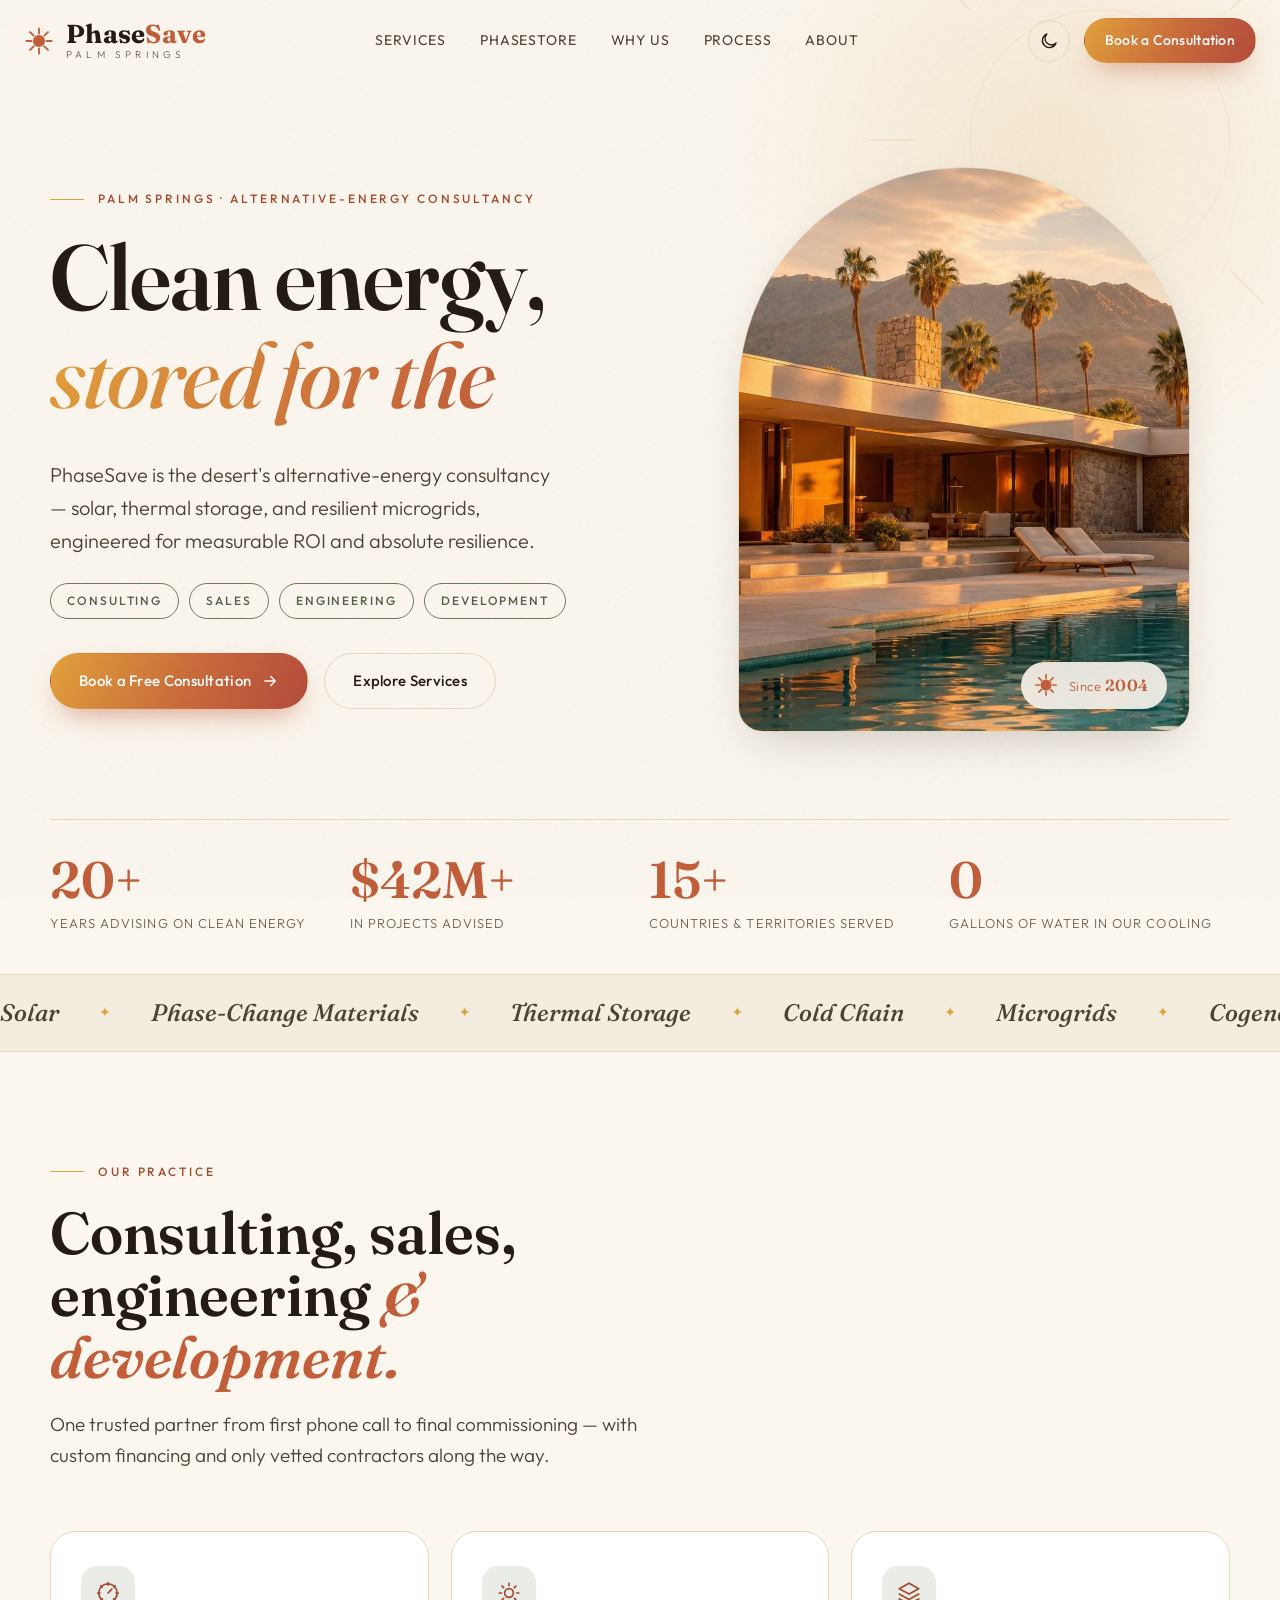
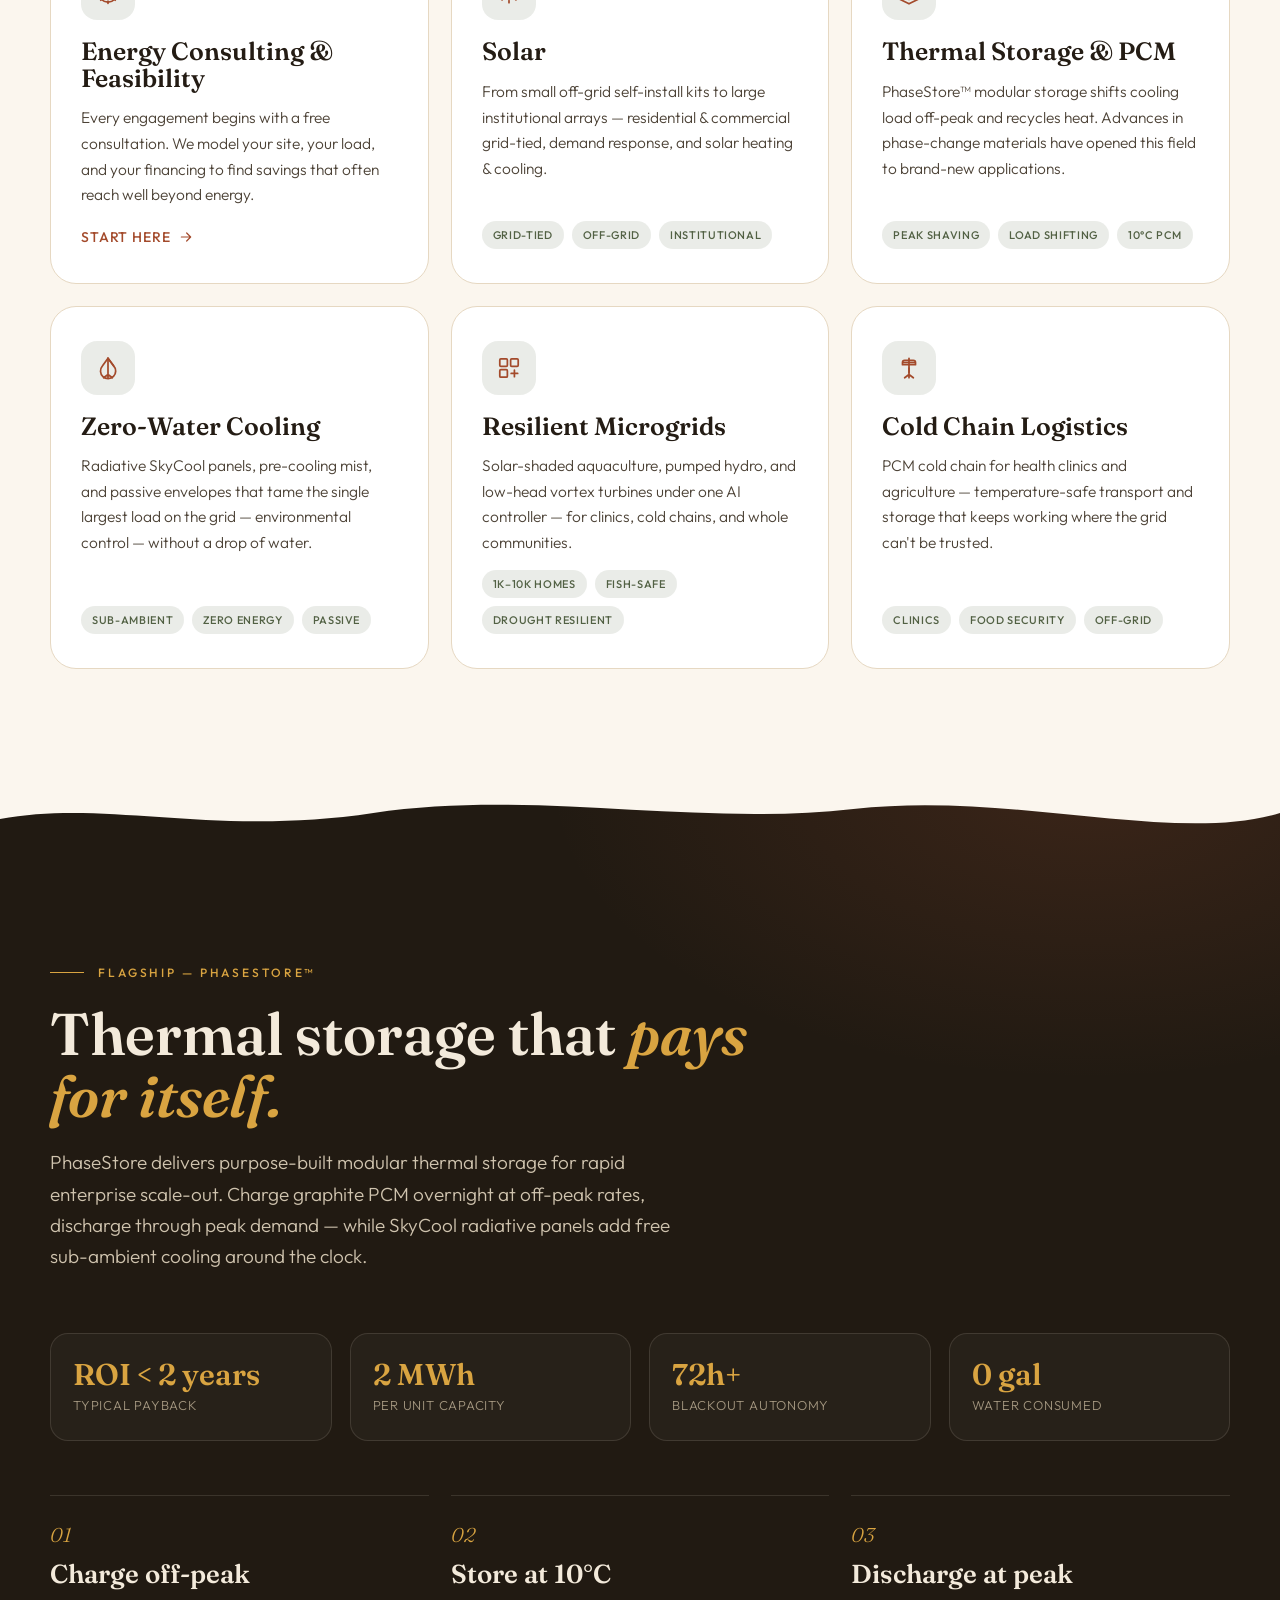
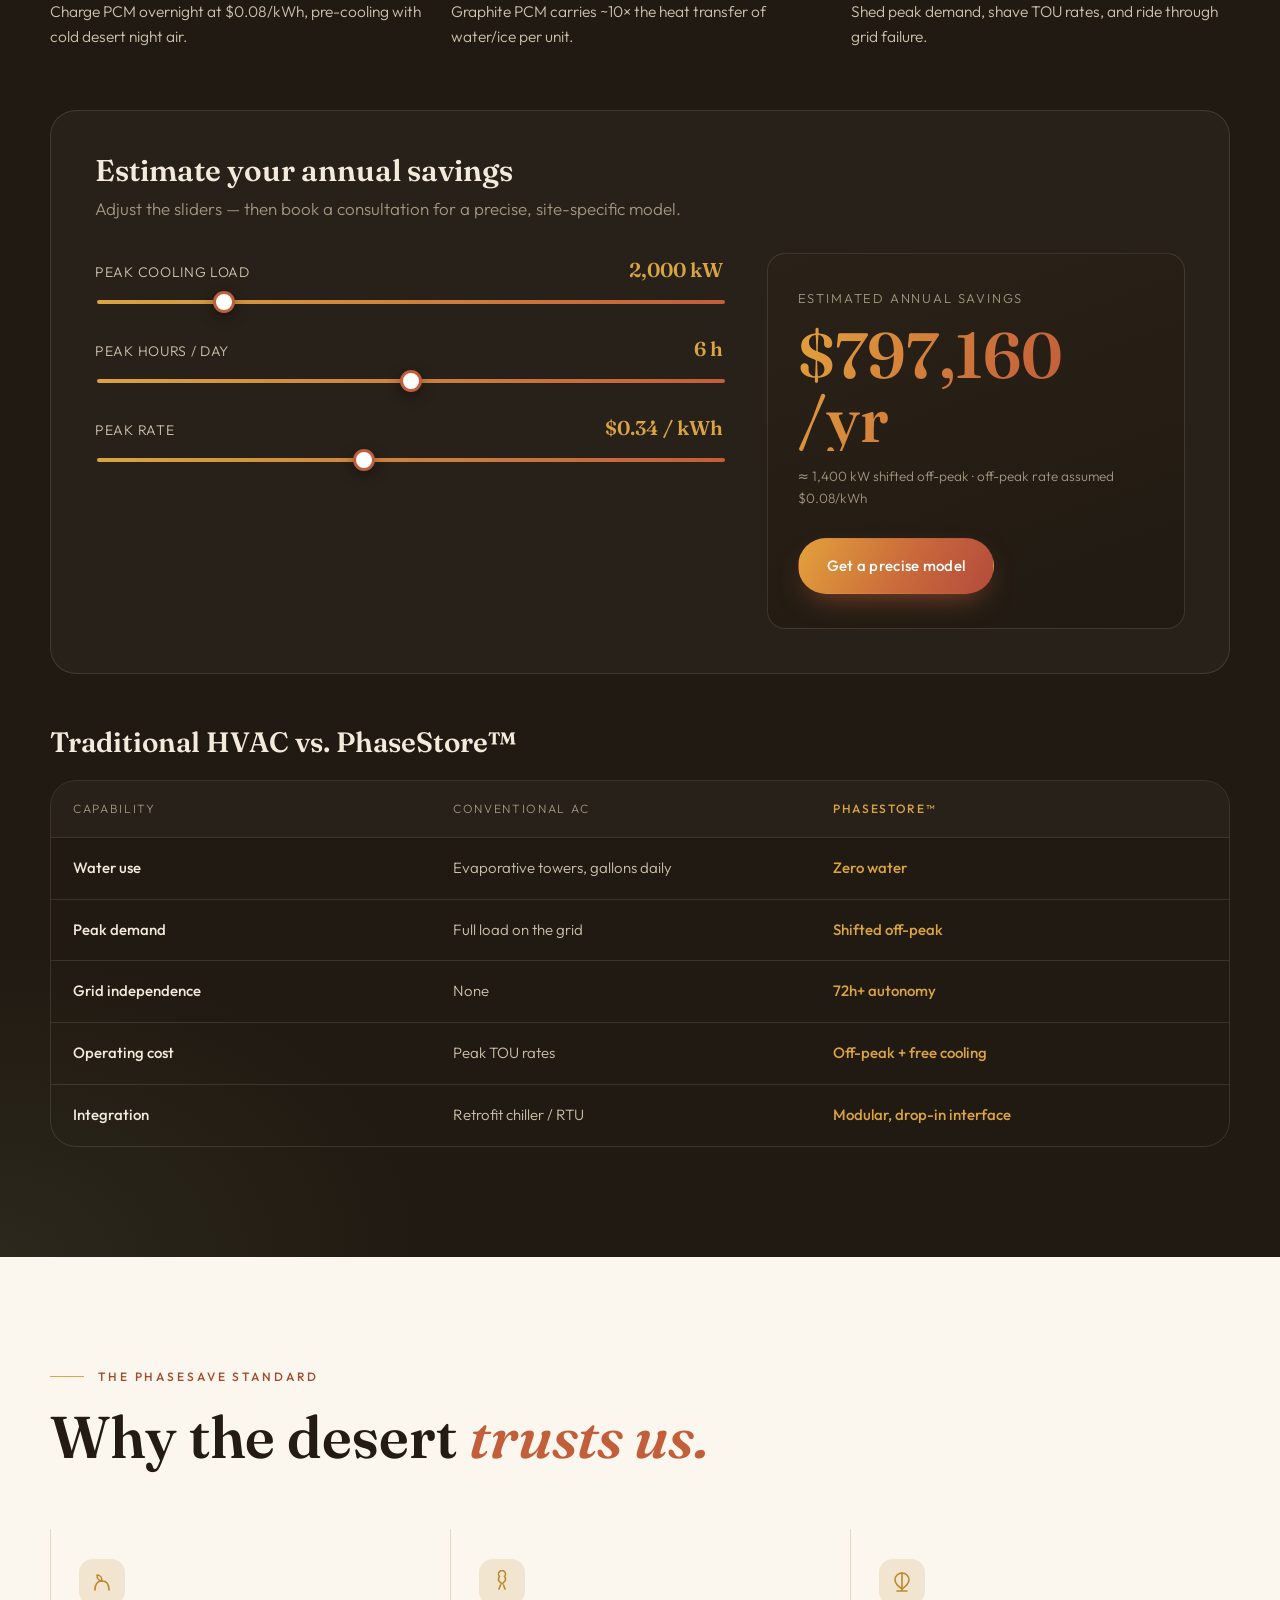
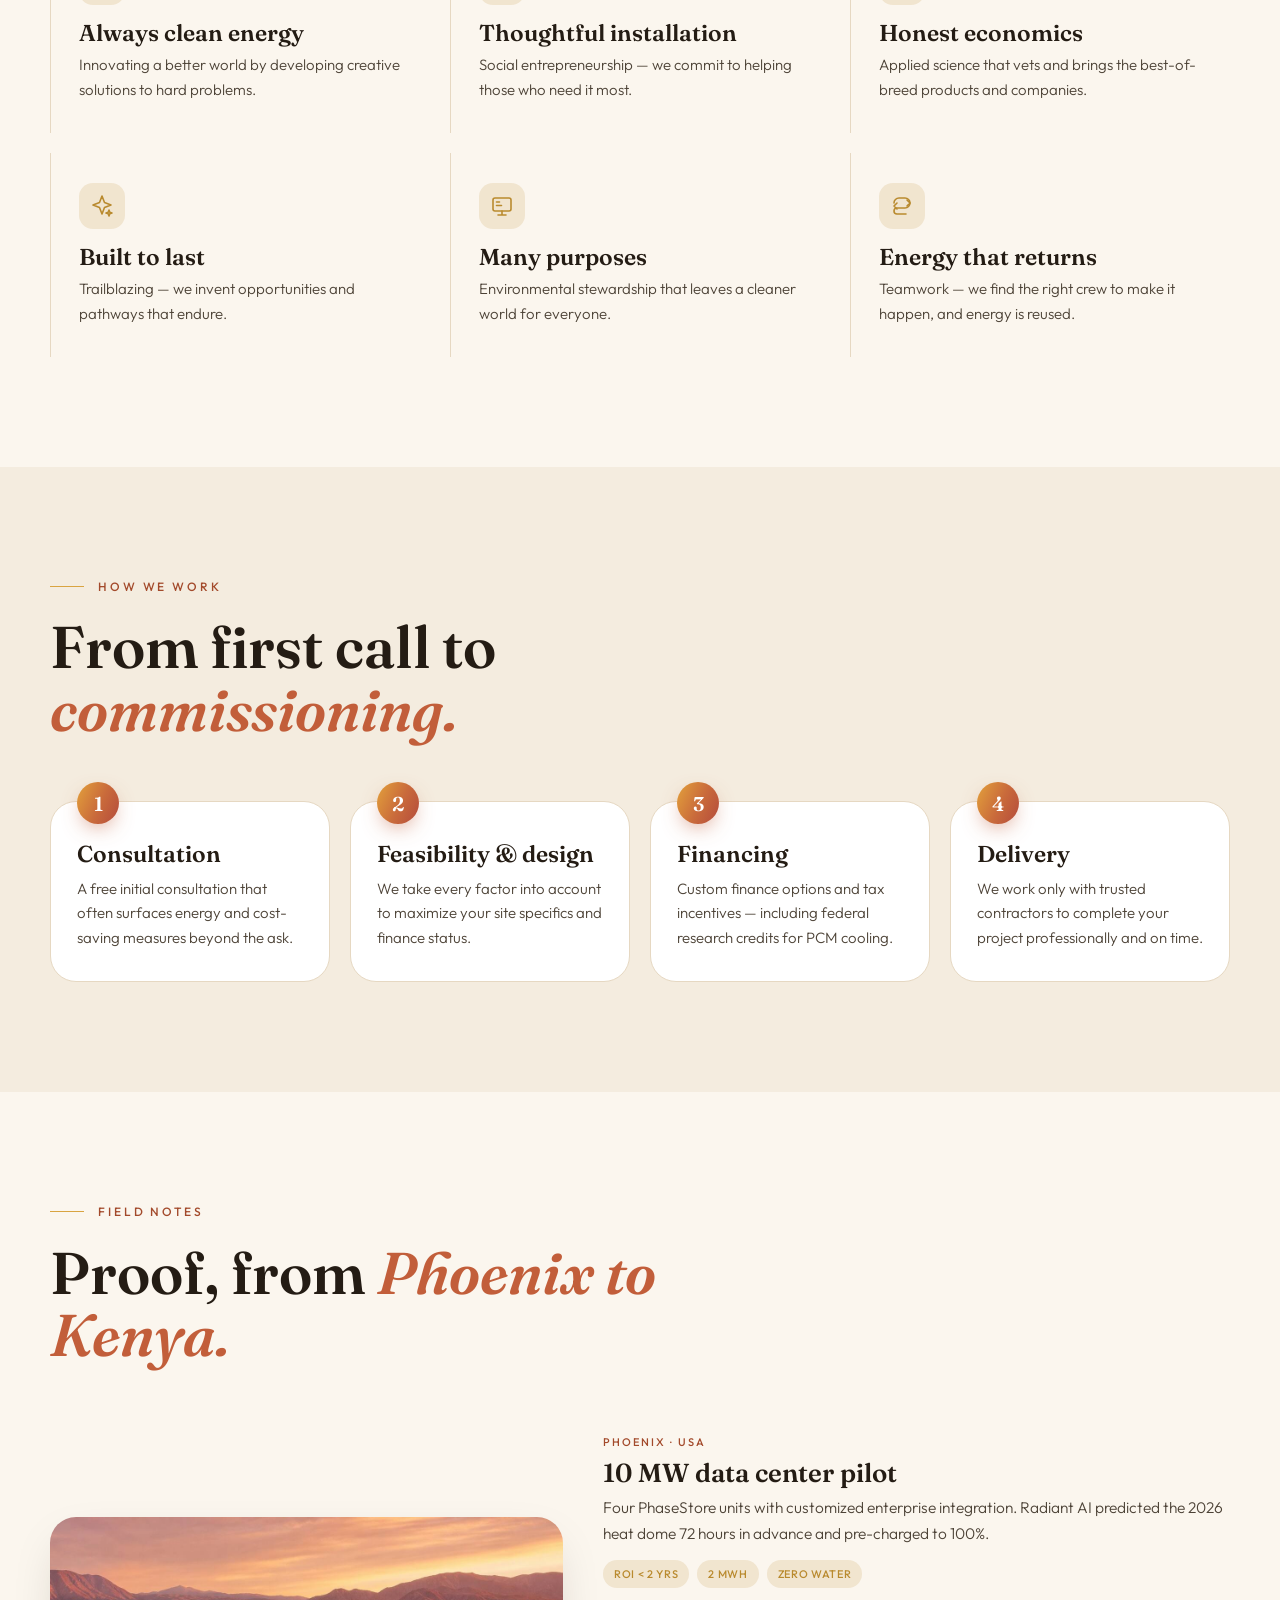
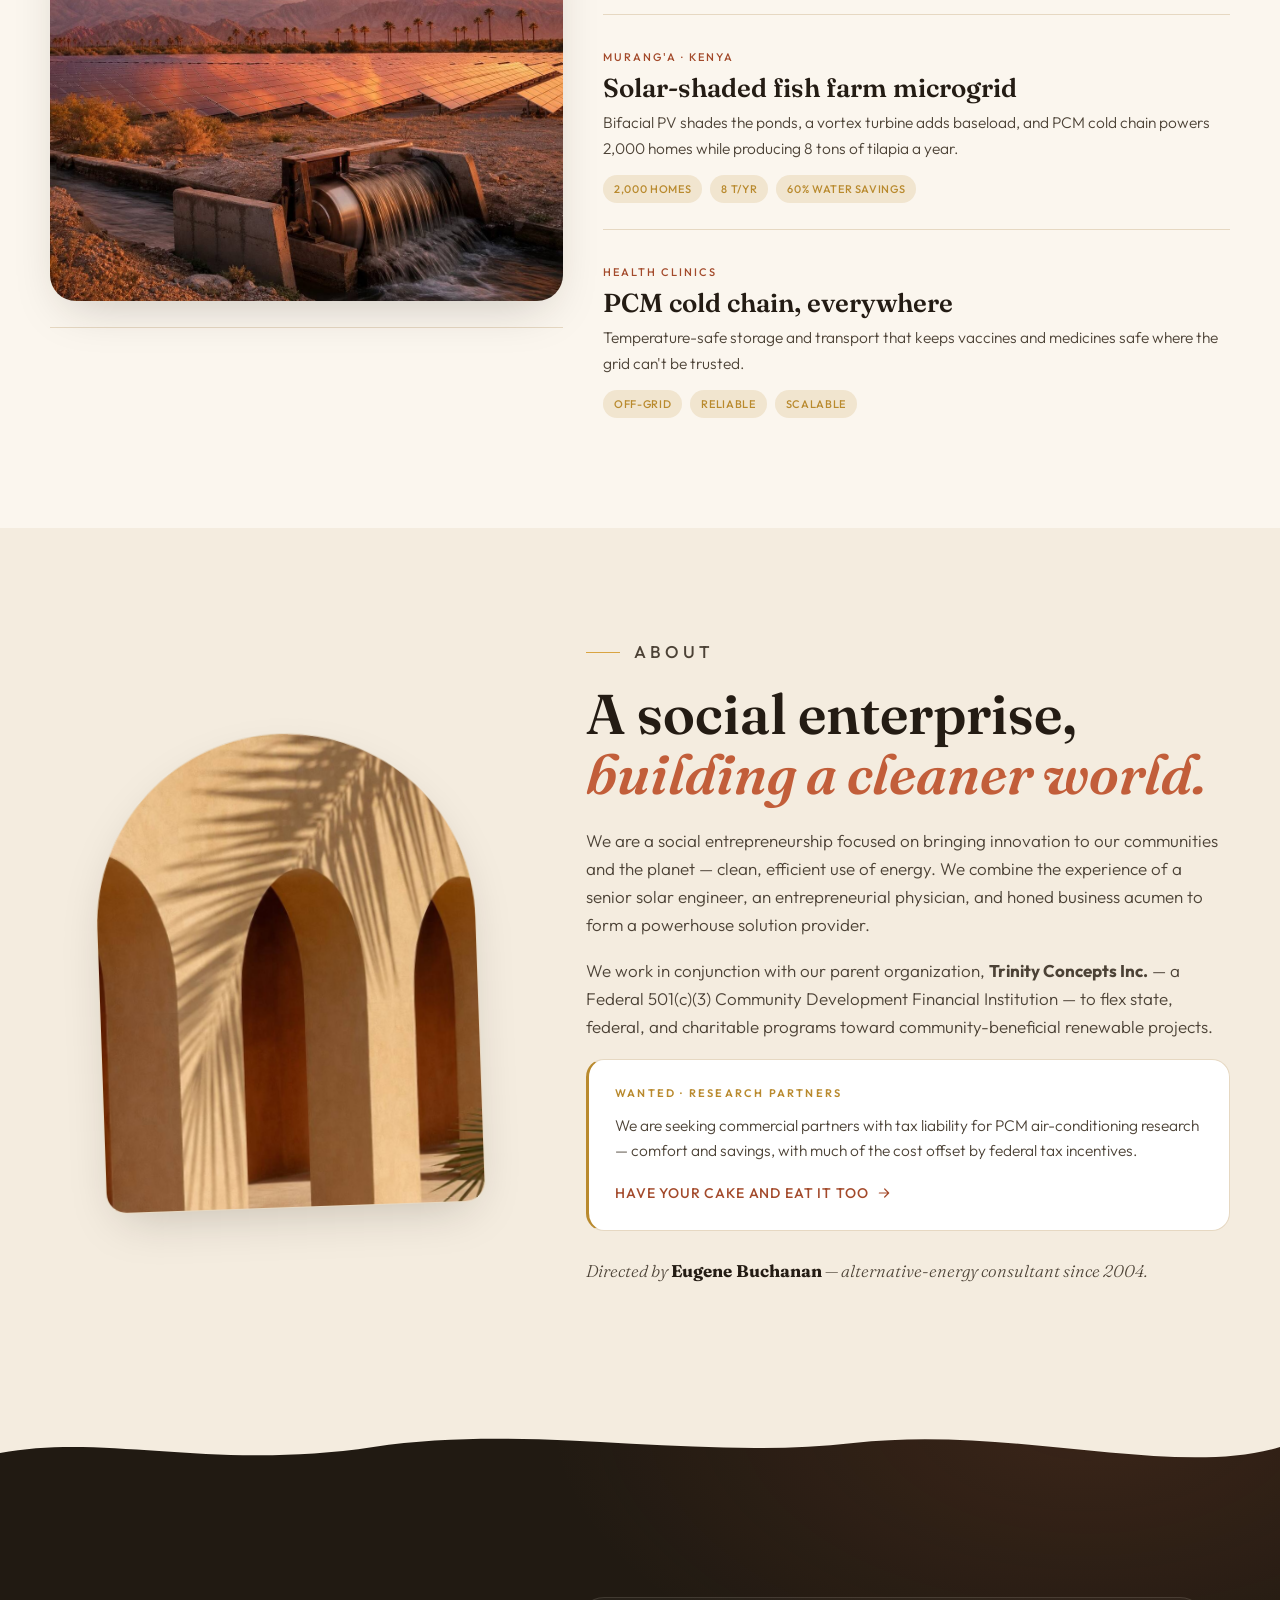
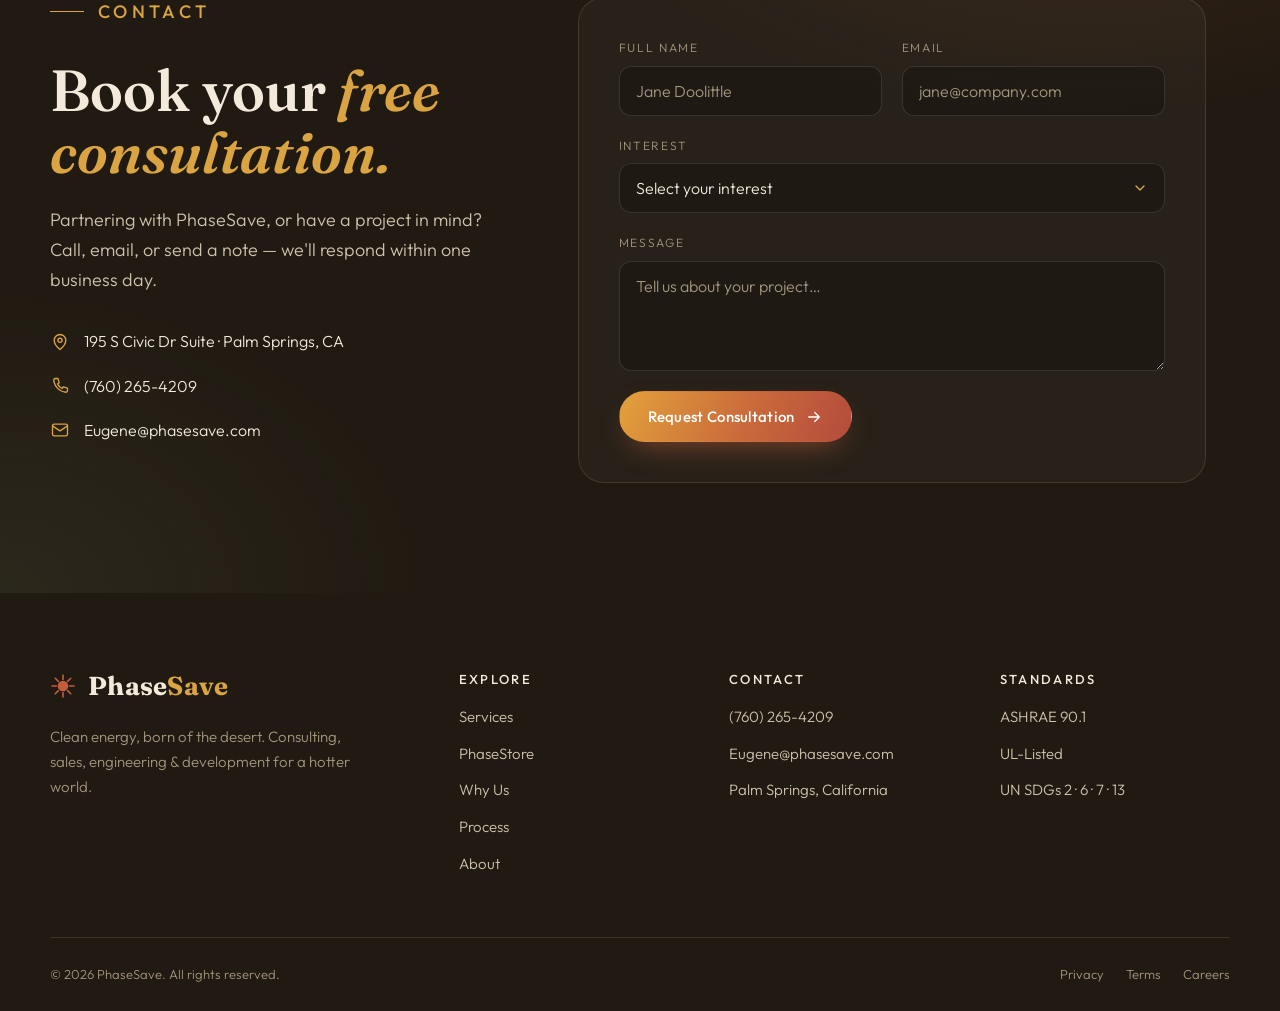
==== commit d1bcb951: "Apply 2026 design trends: dark mode, kinetic type, micro-interactions, organic shapes, accessibility" ====
--- a/phasesave-site/index.html
+++ b/phasesave-site/index.html
@@ -5,14 +5,34 @@
   <meta name="viewport" content="width=device-width, initial-scale=1.0" />
   <title>PhaseSave — Clean-Energy Consultancy · Palm Springs</title>
   <meta name="description" content="PhaseSave is Palm Springs' alternative-energy consultancy — solar, thermal storage, zero-water cooling, and resilient microgrids. Consulting, sales, engineering & development with measurable ROI." />
-  <meta name="theme-color" content="#fbf6ee" />
+  <meta name="theme-color" content="#fbf6ee" media="(prefers-color-scheme: light)" />
+  <meta name="theme-color" content="#171209" media="(prefers-color-scheme: dark)" />
   <link rel="icon" href="data:image/svg+xml,%3Csvg xmlns='http://www.w3.org/2000/svg' viewBox='0 0 64 64'%3E%3Ccircle cx='32' cy='32' r='13' fill='%23C25E3A'/%3E%3Cg stroke='%23C25E3A' stroke-width='4' stroke-linecap='round'%3E%3Cpath d='M32 6v10M32 48v10M6 32h10M48 32h10M13.6 13.6l7 7M43.4 43.4l7 7M50.4 13.6l-7 7M20.6 43.4l-7 7'/%3E%3C/g%3E%3C/svg%3E" />
+
+  <script>
+    /* Set theme before paint to avoid flash; add .js to gate JS-only styling. */
+    (function () {
+      document.documentElement.classList.add("js");
+      try {
+        var t = localStorage.getItem("ps-theme");
+        if (!t) {
+          t = window.matchMedia && window.matchMedia("(prefers-color-scheme: dark)").matches ? "dusk" : "day";
+        }
+        document.documentElement.setAttribute("data-theme", t);
+      } catch (e) {
+        document.documentElement.setAttribute("data-theme", "day");
+      }
+    })();
+  </script>
+
   <link rel="preconnect" href="https://fonts.googleapis.com" />
   <link rel="preconnect" href="https://fonts.gstatic.com" crossorigin />
-  <link href="https://fonts.googleapis.com/css2?family=Cormorant+Garamond:ital,wght@0,500;0,600;0,700;1,500;1,600&family=Jost:ital,wght@0,300;0,400;0,500;0,600;1,400&display=swap" rel="stylesheet" />
+  <link href="https://fonts.googleapis.com/css2?family=Fraunces:ital,opsz,wght@0,9..144,300..700;1,9..144,300..700&family=Outfit:wght@100..900&display=swap" rel="stylesheet" />
   <link rel="stylesheet" href="css/styles.css" />
 </head>
 <body>
+  <a class="skip-link" href="#top">Skip to content</a>
+  <div class="progress" id="progress" aria-hidden="true"></div>
   <div class="grain" aria-hidden="true"></div>
 
   <!-- ============ NAV ============ -->
@@ -37,6 +57,10 @@
       </nav>
 
       <div class="nav__actions">
+        <button class="theme-toggle" id="themeToggle" type="button" aria-label="Switch color theme">
+          <svg class="ico-moon" viewBox="0 0 24 24" aria-hidden="true"><path d="M20.5 14.5A8.5 8.5 0 1 1 9.5 3.5a7 7 0 0 0 11 11z"/></svg>
+          <svg class="ico-sun" viewBox="0 0 24 24" aria-hidden="true"><circle cx="12" cy="12" r="4.5"/><path d="M12 2.5v2M12 19.5v2M2.5 12h2M19.5 12h2M5.3 5.3l1.4 1.4M17.3 17.3l1.4 1.4M18.7 5.3l-1.4 1.4M6.7 17.3l-1.4 1.4"/></svg>
+        </button>
         <a class="btn btn--primary btn--sm" href="#contact">Book a Consultation</a>
         <button class="nav__toggle" id="navToggle" aria-label="Menu" aria-expanded="false">
           <span></span><span></span><span></span>
@@ -57,12 +81,34 @@
     <!-- ============ HERO ============ -->
     <section class="hero">
       <div class="hero__glow" aria-hidden="true"></div>
+      <svg class="hero__sun" viewBox="0 0 600 600" aria-hidden="true">
+        <g>
+          <circle cx="300" cy="300" r="150" fill="none" stroke="currentColor" stroke-width="1"/>
+          <circle cx="300" cy="300" r="230" fill="none" stroke="currentColor" stroke-width="1" stroke-dasharray="2 14" stroke-linecap="round"/>
+          <g>
+            <line x1="300" y1="34" x2="300" y2="88" stroke="currentColor" stroke-width="2" stroke-linecap="round"/>
+            <line x1="300" y1="512" x2="300" y2="566" stroke="currentColor" stroke-width="2" stroke-linecap="round"/>
+            <line x1="34" y1="300" x2="88" y2="300" stroke="currentColor" stroke-width="2" stroke-linecap="round"/>
+            <line x1="512" y1="300" x2="566" y2="300" stroke="currentColor" stroke-width="2" stroke-linecap="round"/>
+            <line x1="112" y1="112" x2="150" y2="150" stroke="currentColor" stroke-width="2" stroke-linecap="round"/>
+            <line x1="450" y1="450" x2="488" y2="488" stroke="currentColor" stroke-width="2" stroke-linecap="round"/>
+            <line x1="112" y1="488" x2="150" y2="450" stroke="currentColor" stroke-width="2" stroke-linecap="round"/>
+            <line x1="450" y1="150" x2="488" y2="112" stroke="currentColor" stroke-width="2" stroke-linecap="round"/>
+          </g>
+        </g>
+      </svg>
+
       <div class="container hero__grid">
         <div class="hero__copy">
-          <p class="eyebrow reveal">Palm Springs · Alternative-Energy Consultancy</p>
-          <h1 class="hero__title reveal">
-            Clean energy,<br />
-            <em>born of the desert.</em>
+          <p class="eyebrow reveal" id="heroEyebrow">Palm Springs · Alternative-Energy Consultancy</p>
+          <h1 class="hero__title">
+            <span class="hero__line" data-split>Clean energy,</span>
+            <span class="hero__rotator" data-rotator aria-live="polite">
+              <span class="hero__phrase">born of the desert.</span>
+              <span class="hero__phrase">stored for the peak.</span>
+              <span class="hero__phrase">cooled with zero water.</span>
+              <span class="hero__phrase">powered by the sun.</span>
+            </span>
           </h1>
           <p class="hero__lede reveal">
             PhaseSave is the desert's alternative-energy consultancy — solar, thermal
@@ -82,8 +128,8 @@
         </div>
 
         <figure class="hero__frame reveal">
-          <div class="arch arch--hero">
-            <img src="assets/hero.jpg" alt="A mid-century modern home in Palm Springs at golden hour with date palms and mountains" width="1080" height="1350" />
+          <div class="arch arch--hero" id="heroArch">
+            <img src="assets/hero.jpg" alt="A mid-century modern home in Palm Springs at golden hour with date palms and mountains" width="900" height="1125" fetchpriority="high" decoding="async" />
             <div class="arch__badge">
               <svg viewBox="0 0 64 64"><circle cx="32" cy="32" r="12" fill="currentColor"/><g stroke="currentColor" stroke-width="4" stroke-linecap="round"><path d="M32 7v9M32 48v9M7 32h9M48 32h9M14.3 14.3l6.4 6.4M43.3 43.3l6.4 6.4M49.7 14.3l-6.4 6.4M20.7 43.3l-6.4 6.4"/></g></svg>
               <span>Since <strong>2004</strong></span>
@@ -94,15 +140,15 @@
 
       <div class="hero__stats container reveal">
         <div class="stat">
-          <span class="stat__num"><span class="count" data-to="20" data-suffix="+">0</span></span>
+          <span class="stat__num"><span class="count" data-to="20" data-suffix="+">20+</span></span>
           <span class="stat__label">Years advising on clean energy</span>
         </div>
         <div class="stat">
-          <span class="stat__num"><span class="count" data-to="42" data-prefix="$" data-suffix="M+">0</span></span>
+          <span class="stat__num"><span class="count" data-to="42" data-prefix="$" data-suffix="M+">$42M+</span></span>
           <span class="stat__label">In projects advised</span>
         </div>
         <div class="stat">
-          <span class="stat__num"><span class="count" data-to="15" data-suffix="+">0</span></span>
+          <span class="stat__num"><span class="count" data-to="15" data-suffix="+">15+</span></span>
           <span class="stat__label">Countries &amp; territories served</span>
         </div>
         <div class="stat">
@@ -184,8 +230,13 @@
       </div>
     </section>
 
-    <!-- ============ PHASESTORE (dark) ============ -->
-    <section class="section section--night" id="phasestore">
+    <!-- organic hand-off into the night section -->
+    <svg class="wave" viewBox="0 0 1440 72" preserveAspectRatio="none" aria-hidden="true">
+      <path style="fill:var(--bg)" d="M0,0 H1440 V34 C1320,66 1140,12 960,30 C780,48 600,10 420,34 C240,58 120,20 0,40 Z"/>
+    </svg>
+
+    <!-- ============ PHASESTORE (night) ============ -->
+    <section class="section section--night has-wave" id="phasestore">
       <div class="container">
         <div class="section__head section__head--night reveal">
           <p class="eyebrow">Flagship — PhaseStore&trade;</p>
@@ -246,7 +297,7 @@
             </div>
             <div class="estimator__result">
               <span class="estimator__result-label">Estimated annual savings</span>
-              <strong class="estimator__result-num" id="savings">$0</strong>
+              <strong class="estimator__result-num" id="savings">$0 /yr</strong>
               <span class="estimator__result-sub">≈ <span id="shifted">0</span> kW shifted off-peak · off-peak rate assumed $0.08/kWh</span>
               <a class="btn btn--primary" href="#contact">Get a precise model</a>
             </div>
@@ -378,7 +429,7 @@
 
         <div class="notes reveal">
           <figure class="note note--feature">
-            <img src="assets/resilience.jpg" alt="Solar array at dusk in the Coachella Valley" width="1200" height="900" loading="lazy" />
+            <img src="assets/resilience.jpg" alt="Solar array at dusk in the Coachella Valley" width="1200" height="900" loading="lazy" decoding="async" />
           </figure>
 
           <div class="note__list">
@@ -409,8 +460,8 @@
     <section class="section section--tint" id="about">
       <div class="container about">
         <figure class="about__frame reveal">
-          <div class="arch">
-            <img src="assets/about.jpg" alt="Mid-century arches and a palm shadow on a stucco wall" width="1000" height="1200" loading="lazy" />
+          <div class="arch arch--stack">
+            <img src="assets/about.jpg" alt="Mid-century arches and a palm shadow on a stucco wall" width="800" height="1000" loading="lazy" decoding="async" />
           </div>
         </figure>
         <div class="about__copy">
@@ -448,8 +499,13 @@
       </div>
     </section>
 
+    <!-- organic hand-off into the contact night section -->
+    <svg class="wave" viewBox="0 0 1440 72" preserveAspectRatio="none" aria-hidden="true">
+      <path style="fill:var(--bg-2)" d="M0,0 H1440 V34 C1320,66 1140,12 960,30 C780,48 600,10 420,34 C240,58 120,20 0,40 Z"/>
+    </svg>
+
     <!-- ============ CONTACT ============ -->
-    <section class="section section--night" id="contact">
+    <section class="section section--night has-wave" id="contact">
       <div class="container contact">
         <div class="contact__intro reveal">
           <p class="eyebrow">Contact</p>
@@ -479,11 +535,11 @@
           <div class="form__row">
             <label class="field">
               <span>Full name</span>
-              <input type="text" name="name" placeholder="Jane Doolittle" required />
+              <input type="text" name="name" placeholder="Jane Doolittle" required autocomplete="name" />
             </label>
             <label class="field">
               <span>Email</span>
-              <input type="email" name="email" placeholder="jane@company.com" required />
+              <input type="email" name="email" placeholder="jane@company.com" required autocomplete="email" />
             </label>
           </div>
           <label class="field">
@@ -552,6 +608,6 @@
     </div>
   </footer>
 
-  <script src="js/app.js"></script>
+  <script src="js/app.js" defer></script>
 </body>
 </html>
--- a/phasesave-site/css/styles.css
+++ b/phasesave-site/css/styles.css
@@ -1,53 +1,77 @@
 /* ============================================================
-   PhaseSave — Palm Springs luxury
-   ============================================================ */
-
+   PhaseSave — Palm Springs luxury · 2026 refresh
+   Trends: kinetic type · micro-interactions · dark mode ·
+   organic shapes · accessibility-first · variable fonts · perf
+   ============================================================ */
+
+/* ---------- Brand constants ---------- */
 :root {
-  /* Palette */
-  --sand-0: #fbf6ee;
-  --sand-1: #f4ecdf;
-  --sand-2: #eadcc4;
-  --ink: #241c14;
-  --ink-2: #4c4236;
-  --ink-3: #8a7d6c;
-  --line: #e6d8c2;
-  --line-soft: rgba(36, 28, 20, 0.1);
-
   --clay: #c25e3a;
-  --clay-deep: #a34a2b;
-  --clay-soft: rgba(194, 94, 58, 0.12);
-
+  --gold: #d9a441;
+  --brass: #b98a2e;
   --sage: #6c7c5b;
-  --sage-deep: #526144;
-  --sage-soft: rgba(108, 124, 91, 0.14);
-
-  --brass: #b98a2e;
-  --gold: #d9a441;
-  --gold-soft: rgba(185, 138, 46, 0.16);
-
-  --pool: #8fb9c6;
-
-  /* Night (dark section) */
   --night: #211a12;
   --night-2: #2a2218;
   --night-3: #38302a;
   --night-line: rgba(244, 236, 223, 0.12);
   --cream: #f3eadb;
   --cream-2: #cfc3ae;
-  --cream-3: #9c907c;
-
+  --cream-3: #a3967f;
   --sun-gradient: linear-gradient(115deg, #e3a13b 0%, #c96a3b 55%, #b44b3c 100%);
 
-  --font-display: "Cormorant Garamond", Georgia, serif;
-  --font-sans: "Jost", "Century Gothic", system-ui, sans-serif;
-
-  --shadow-sm: 0 2px 10px rgba(36, 28, 20, 0.06);
-  --shadow-md: 0 18px 50px -18px rgba(36, 28, 20, 0.25);
-  --shadow-night: 0 24px 70px -20px rgba(0, 0, 0, 0.6);
+  --font-display: "Fraunces", "Cormorant Garamond", Georgia, serif;
+  --font-sans: "Outfit", "Jost", "Century Gothic", system-ui, sans-serif;
 
   --radius: 18px;
   --radius-lg: 26px;
   --ease: cubic-bezier(0.22, 1, 0.36, 1);
+}
+
+/* ---------- Semantic tokens (day) ---------- */
+:root,
+:root[data-theme="day"] {
+  --bg: #fbf6ee;
+  --bg-2: #f4ecdf;
+  --surface: #ffffff;
+  --ink: #241c14;
+  --ink-2: #4c4236;
+  --ink-3: #6e6252;
+  --accent: #a34a2b;
+  --line: #e6d8c2;
+  --line-soft: rgba(36, 28, 20, 0.1);
+  --nav-bg: rgba(251, 246, 238, 0.86);
+  --sage-deep: #526144;
+  --sage-soft: rgba(108, 124, 91, 0.14);
+  --gold-soft: rgba(185, 138, 46, 0.16);
+  --why-hover: rgba(255, 255, 255, 0.55);
+  --badge-bg: rgba(251, 246, 238, 0.9);
+  --shadow-sm: 0 2px 10px rgba(36, 28, 20, 0.06);
+  --shadow-md: 0 18px 50px -18px rgba(36, 28, 20, 0.25);
+  --grain-blend: multiply;
+  --grain-opacity: 0.05;
+}
+
+/* ---------- Semantic tokens (dusk) ---------- */
+:root[data-theme="dusk"] {
+  --bg: #171209;
+  --bg-2: #1e1710;
+  --surface: #211a12;
+  --ink: #f3eadb;
+  --ink-2: #d3c7b2;
+  --ink-3: #a2947f;
+  --accent: #e0835d;
+  --line: rgba(244, 236, 223, 0.14);
+  --line-soft: rgba(244, 236, 223, 0.1);
+  --nav-bg: rgba(23, 18, 9, 0.85);
+  --sage-deep: #b9c9a3;
+  --sage-soft: rgba(159, 178, 135, 0.16);
+  --gold-soft: rgba(217, 164, 65, 0.16);
+  --why-hover: rgba(255, 255, 255, 0.04);
+  --badge-bg: rgba(23, 18, 9, 0.9);
+  --shadow-sm: 0 2px 10px rgba(0, 0, 0, 0.4);
+  --shadow-md: 0 20px 55px -18px rgba(0, 0, 0, 0.7);
+  --grain-blend: overlay;
+  --grain-opacity: 0.07;
 }
 
 * { box-sizing: border-box; }
@@ -59,7 +83,7 @@
   font-family: var(--font-sans);
   font-weight: 300;
   color: var(--ink);
-  background: var(--sand-0);
+  background: var(--bg);
   line-height: 1.65;
   font-size: 17px;
   -webkit-font-smoothing: antialiased;
@@ -69,6 +93,7 @@
 
 h1, h2, h3, h4 {
   font-family: var(--font-display);
+  font-optical-sizing: auto;
   font-weight: 600;
   line-height: 1.06;
   margin: 0;
@@ -76,21 +101,52 @@
 }
 
 p { margin: 0; }
-
 a { color: inherit; text-decoration: none; }
-
-img { display: block; max-width: 100%; }
-
+img { display: block; max-width: 100%; height: auto; }
 ::selection { background: var(--clay); color: #fff; }
 
-/* Grain overlay */
+/* ---------- Accessibility helpers ---------- */
+.skip-link {
+  position: fixed;
+  top: -100px;
+  left: 16px;
+  z-index: 3000;
+  background: var(--ink);
+  color: var(--bg);
+  padding: 12px 20px;
+  border-radius: 10px;
+  font-size: 14px;
+  font-weight: 500;
+  transition: top 0.25s var(--ease);
+}
+.skip-link:focus { top: 16px; }
+
+:focus-visible {
+  outline: 2px solid var(--accent);
+  outline-offset: 3px;
+  border-radius: 4px;
+}
+
+/* ---------- Scroll progress ---------- */
+.progress {
+  position: fixed;
+  top: 0;
+  left: 0;
+  height: 3px;
+  width: 0;
+  background: linear-gradient(90deg, var(--gold), var(--clay));
+  z-index: 1500;
+  pointer-events: none;
+}
+
+/* ---------- Grain overlay ---------- */
 .grain {
   position: fixed;
   inset: 0;
   pointer-events: none;
   z-index: 2000;
-  opacity: 0.05;
-  mix-blend-mode: multiply;
+  opacity: var(--grain-opacity);
+  mix-blend-mode: var(--grain-blend);
   background-image: url("data:image/svg+xml,%3Csvg viewBox='0 0 220 220' xmlns='http://www.w3.org/2000/svg'%3E%3Cfilter id='n'%3E%3CfeTurbulence type='fractalNoise' baseFrequency='0.85' numOctaves='3' stitchTiles='stitch'/%3E%3C/filter%3E%3Crect width='100%25' height='100%25' filter='url(%23n)'/%3E%3C/svg%3E");
 }
 
@@ -99,14 +155,14 @@
   margin-inline: auto;
 }
 
-/* Eyebrow */
+/* ---------- Eyebrow ---------- */
 .eyebrow {
   font-family: var(--font-sans);
   font-size: 12px;
   font-weight: 500;
   letter-spacing: 0.24em;
   text-transform: uppercase;
-  color: var(--clay);
+  color: var(--accent);
   margin: 0 0 20px;
   display: flex;
   align-items: center;
@@ -138,7 +194,7 @@
   transition: transform 0.35s var(--ease), box-shadow 0.35s var(--ease),
     background 0.35s var(--ease), color 0.35s var(--ease), border-color 0.35s var(--ease);
 }
-.btn svg { width: 18px; height: 18px; fill: none; stroke: currentColor; stroke-width: 1.8; stroke-linecap: round; stroke-linejoin: round; }
+.btn svg { width: 18px; height: 18px; fill: none; stroke: currentColor; stroke-width: 1.8; stroke-linecap: round; stroke-linejoin: round; transition: transform 0.35s var(--ease); }
 
 .btn--primary {
   background: var(--sun-gradient);
@@ -149,6 +205,7 @@
   transform: translateY(-2px);
   box-shadow: 0 18px 40px -12px rgba(194, 94, 58, 0.8);
 }
+.btn--primary:hover svg { transform: translateX(3px); }
 
 .btn--ghost {
   background: transparent;
@@ -180,7 +237,7 @@
   padding: 18px 0;
 }
 .nav.is-scrolled {
-  background: rgba(251, 246, 238, 0.86);
+  background: var(--nav-bg);
   backdrop-filter: blur(16px);
   -webkit-backdrop-filter: blur(16px);
   box-shadow: 0 1px 0 var(--line);
@@ -229,10 +286,41 @@
   transform-origin: right;
   transition: transform 0.4s var(--ease);
 }
-.nav__links a:hover { color: var(--clay); }
+.nav__links a:hover { color: var(--accent); }
 .nav__links a:hover::after { transform: scaleX(1); transform-origin: left; }
 
 .nav__actions { display: flex; align-items: center; gap: 14px; }
+
+/* Theme toggle (micro-interaction) */
+.theme-toggle {
+  width: 42px;
+  height: 42px;
+  border-radius: 50%;
+  border: 1px solid var(--line);
+  background: transparent;
+  display: grid;
+  place-items: center;
+  cursor: pointer;
+  color: var(--ink);
+  position: relative;
+  overflow: hidden;
+  transition: border-color 0.3s var(--ease), background 0.3s var(--ease);
+}
+.theme-toggle:hover { border-color: var(--clay); }
+.theme-toggle svg {
+  width: 20px;
+  height: 20px;
+  position: absolute;
+  fill: none;
+  stroke: currentColor;
+  stroke-width: 1.6;
+  stroke-linecap: round;
+  stroke-linejoin: round;
+  transition: transform 0.5s var(--ease), opacity 0.4s var(--ease);
+}
+.ico-sun { transform: translateY(140%) rotate(90deg); opacity: 0; }
+:root[data-theme="dusk"] .ico-sun { transform: none; opacity: 1; }
+:root[data-theme="dusk"] .ico-moon { transform: translateY(-140%) rotate(-90deg); opacity: 0; }
 
 .nav__toggle {
   display: none;
@@ -252,7 +340,7 @@
   display: none;
   flex-direction: column;
   gap: 4px;
-  background: var(--sand-0);
+  background: var(--bg);
   border-bottom: 1px solid var(--line);
   padding: 8px 24px 24px;
   box-shadow: var(--shadow-md);
@@ -286,11 +374,28 @@
   filter: blur(30px);
   pointer-events: none;
 }
+
+/* Kinetic sun burst */
+.hero__sun {
+  position: absolute;
+  top: -120px;
+  right: -80px;
+  width: 520px;
+  height: 520px;
+  color: var(--gold);
+  opacity: 0.16;
+  pointer-events: none;
+  animation: sun-spin 90s linear infinite;
+}
+@keyframes sun-spin { to { transform: rotate(360deg); } }
+
 .hero__grid {
   display: grid;
   grid-template-columns: 1.05fr 0.95fr;
   gap: 60px;
   align-items: center;
+  position: relative;
+  z-index: 1;
 }
 
 .hero__title {
@@ -299,7 +404,25 @@
   letter-spacing: -0.01em;
   margin: 0 0 28px;
 }
-.hero__title em {
+
+/* Kinetic split words */
+.hero__line { display: block; }
+html.js [data-split] .word {
+  display: inline-block;
+  vertical-align: bottom;
+}
+html.js [data-split] .word > span {
+  display: inline-block;
+  opacity: 0;
+  transform: translateY(0.6em);
+  transition: transform 1s var(--ease), opacity 1s var(--ease);
+}
+html.js [data-split].is-in .word > span { opacity: 1; transform: none; }
+
+/* Rotating phrase */
+.hero__rotator { display: block; position: relative; }
+.hero__phrase {
+  display: inline;
   font-style: italic;
   font-weight: 500;
   background: var(--sun-gradient);
@@ -308,6 +431,20 @@
   -webkit-text-fill-color: transparent;
   color: transparent;
 }
+html.js .hero__rotator {
+  height: 1.12em;
+  overflow: hidden;
+}
+html.js .hero__phrase {
+  position: absolute;
+  left: 0;
+  top: 0;
+  opacity: 0;
+  transform: translateY(70%);
+  transition: opacity 0.6s var(--ease), transform 0.6s var(--ease);
+}
+html.js .hero__phrase.is-active { opacity: 1; transform: none; }
+html:not(.js) .hero__phrase:not(:first-child) { display: none; }
 
 .hero__lede {
   font-size: 20px;
@@ -333,10 +470,11 @@
   border: 1px solid var(--sage);
   border-radius: 999px;
 }
+:root[data-theme="dusk"] .hero__services span { border-color: var(--sage-deep); }
 
 .hero__cta { display: flex; flex-wrap: wrap; gap: 16px; }
 
-.hero__frame { display: flex; justify-content: center; }
+.hero__frame { display: flex; justify-content: center; perspective: 1100px; }
 
 /* Arch frame */
 .arch {
@@ -347,9 +485,10 @@
   overflow: hidden;
   box-shadow: var(--shadow-md);
   border: 1px solid var(--line);
+  will-change: transform;
 }
 .arch--hero { max-width: 460px; }
-.arch img { width: 100%; height: auto; aspect-ratio: 4 / 5; object-fit: cover; }
+.arch img { width: 100%; aspect-ratio: 4 / 5; object-fit: cover; }
 
 .arch__badge {
   position: absolute;
@@ -358,8 +497,9 @@
   display: flex;
   align-items: center;
   gap: 10px;
-  background: rgba(251, 246, 238, 0.9);
+  background: var(--badge-bg);
   backdrop-filter: blur(8px);
+  -webkit-backdrop-filter: blur(8px);
   border-radius: 999px;
   padding: 10px 18px 10px 12px;
   color: var(--clay);
@@ -378,6 +518,8 @@
   margin-top: 70px;
   padding-top: 34px;
   border-top: 1px solid var(--line);
+  position: relative;
+  z-index: 1;
 }
 .stat { text-align: left; }
 .stat__num {
@@ -404,7 +546,7 @@
 .marquee {
   border-top: 1px solid var(--line);
   border-bottom: 1px solid var(--line);
-  background: var(--sand-1);
+  background: var(--bg-2);
   overflow: hidden;
   padding: 18px 0;
 }
@@ -434,15 +576,27 @@
    Sections
    ============================================================ */
 .section { padding: 110px 0; }
-.section--tint { background: var(--sand-1); }
+.section--tint { background: var(--bg-2); }
 .section--night {
   background:
     radial-gradient(900px 500px at 85% 0%, rgba(194, 94, 58, 0.16), transparent 60%),
     radial-gradient(700px 500px at 0% 100%, rgba(108, 124, 91, 0.14), transparent 60%),
     var(--night);
   color: var(--cream);
+  position: relative;
 }
 .section--night h2, .section--night h3 { color: var(--cream); }
+
+/* Organic wave divider hand-off */
+.wave {
+  display: block;
+  width: 100%;
+  height: 72px;
+  margin-bottom: -1px;
+  position: relative;
+  z-index: 2;
+}
+.section--night.has-wave { margin-top: -72px; padding-top: 184px; }
 
 .section__head { max-width: 720px; margin-bottom: 60px; }
 .section__head h2 { font-size: clamp(36px, 4.6vw, 60px); font-weight: 600; margin-bottom: 20px; }
@@ -460,7 +614,7 @@
   gap: 22px;
 }
 .card {
-  background: #fff;
+  background: var(--surface);
   border: 1px solid var(--line);
   border-radius: var(--radius-lg);
   padding: 34px 30px;
@@ -472,7 +626,7 @@
 .card:hover {
   transform: translateY(-6px);
   box-shadow: var(--shadow-md);
-  border-color: var(--sand-2);
+  border-color: var(--line);
 }
 .card__icon {
   width: 54px;
@@ -480,10 +634,12 @@
   border-radius: 16px;
   display: grid;
   place-items: center;
-  background: var(--clay-soft);
-  color: var(--clay);
+  background: var(--sage-soft);
+  color: var(--accent);
   margin-bottom: 4px;
-}
+  transition: transform 0.5s var(--ease);
+}
+.card:hover .card__icon { transform: rotate(-6deg) scale(1.05); }
 .card__icon svg { width: 26px; height: 26px; fill: none; stroke: currentColor; stroke-width: 1.6; stroke-linecap: round; stroke-linejoin: round; }
 .card h3 { font-size: 25px; font-weight: 600; }
 .card p { font-size: 15.5px; color: var(--ink-2); flex: 1; }
@@ -507,7 +663,7 @@
   font-weight: 500;
   letter-spacing: 0.06em;
   text-transform: uppercase;
-  color: var(--clay);
+  color: var(--accent);
   margin-top: 4px;
   transition: gap 0.3s var(--ease);
 }
@@ -531,7 +687,9 @@
   display: flex;
   flex-direction: column;
   gap: 4px;
-}
+  transition: transform 0.4s var(--ease), border-color 0.4s var(--ease);
+}
+.chip:hover { transform: translateY(-4px); border-color: rgba(217, 164, 65, 0.4); }
 .chip strong {
   font-family: var(--font-display);
   font-size: 30px;
@@ -546,7 +704,6 @@
   grid-template-columns: repeat(3, 1fr);
   gap: 22px;
   margin-bottom: 60px;
-  counter-reset: none;
 }
 .step {
   border-top: 1px solid var(--night-line);
@@ -613,7 +770,9 @@
   border: 3px solid var(--clay);
   box-shadow: 0 4px 14px rgba(0, 0, 0, 0.4);
   cursor: grab;
-}
+  transition: transform 0.2s var(--ease);
+}
+input[type="range"]::-webkit-slider-thumb:active { transform: scale(1.2); cursor: grabbing; }
 input[type="range"]::-moz-range-thumb {
   width: 22px;
   height: 22px;
@@ -646,6 +805,7 @@
   -webkit-text-fill-color: transparent;
   color: transparent;
   margin: 6px 0;
+  font-variant-numeric: tabular-nums;
 }
 .estimator__result-sub { font-size: 13.5px; color: var(--cream-3); margin-bottom: 20px; }
 .estimator__result .btn { align-self: flex-start; }
@@ -657,16 +817,9 @@
   border-radius: var(--radius-lg);
   overflow: hidden;
 }
-.tr {
-  display: grid;
-  grid-template-columns: 1fr 1fr 1.1fr;
-}
+.tr { display: grid; grid-template-columns: 1fr 1fr 1.1fr; }
 .tr:not(:last-child) { border-bottom: 1px solid var(--night-line); }
-.td {
-  padding: 18px 22px;
-  font-size: 15px;
-  color: var(--cream-2);
-}
+.td { padding: 18px 22px; font-size: 15px; color: var(--cream-2); }
 .td--label { color: var(--cream); font-weight: 500; }
 .tr--head .td {
   font-size: 12px;
@@ -691,7 +844,7 @@
   border-left: 1px solid var(--line);
   transition: border-color 0.4s var(--ease), background 0.4s var(--ease);
 }
-.why:hover { border-left-color: var(--clay); background: rgba(255, 255, 255, 0.5); }
+.why:hover { border-left-color: var(--clay); background: var(--why-hover); }
 .why__icon {
   width: 46px;
   height: 46px;
@@ -715,7 +868,7 @@
   gap: 20px;
 }
 .process__step {
-  background: #fff;
+  background: var(--surface);
   border: 1px solid var(--line);
   border-radius: var(--radius-lg);
   padding: 32px 26px 30px;
@@ -768,7 +921,7 @@
   font-weight: 500;
   letter-spacing: 0.18em;
   text-transform: uppercase;
-  color: var(--clay);
+  color: var(--accent);
   margin-bottom: 8px;
 }
 .note h3 { font-size: 26px; margin-bottom: 8px; }
@@ -796,14 +949,27 @@
   align-items: center;
 }
 .about__frame { margin: 0; display: flex; justify-content: center; }
-.about__frame .arch { max-width: 380px; }
+
+/* Stacked, slightly rotated arch = organic / anti-grid */
+.arch--stack { max-width: 380px; transform: rotate(-2deg); }
+.arch--stack::after {
+  content: "";
+  position: absolute;
+  inset: 0;
+  border: 1px solid var(--clay);
+  border-radius: 240px 240px 26px 26px;
+  transform: translate(18px, 18px) rotate(3deg);
+  z-index: -1;
+  opacity: 0.5;
+}
 .about__frame .arch img { aspect-ratio: 4 / 5; }
+
 .about__copy h2 { font-size: clamp(34px, 4.4vw, 56px); margin-bottom: 24px; }
 .about__copy h2 em { font-style: italic; color: var(--clay); }
 .about__copy p { font-size: 17px; color: var(--ink-2); margin-bottom: 18px; }
 
 .about__card {
-  background: #fff;
+  background: var(--surface);
   border: 1px solid var(--line);
   border-left: 3px solid var(--brass);
   border-radius: var(--radius);
@@ -880,8 +1046,26 @@
 .field select { appearance: none; background-image: url("data:image/svg+xml,%3Csvg xmlns='http://www.w3.org/2000/svg' width='16' height='16' viewBox='0 0 24 24' fill='none' stroke='%23d9a441' stroke-width='2' stroke-linecap='round' stroke-linejoin='round'%3E%3Cpath d='M6 9l6 6 6-6'/%3E%3C/svg%3E"); background-repeat: no-repeat; background-position: right 16px center; }
 
 .form__foot { display: flex; align-items: center; gap: 18px; flex-wrap: wrap; }
-.form__note { font-size: 14px; color: var(--cream-2); }
+.form__note { font-size: 14px; color: var(--cream-2); display: flex; align-items: center; gap: 10px; }
 .form__note.is-success { color: #a7c48f; }
+
+/* Animated checkmark */
+.form__note .check {
+  width: 22px;
+  height: 22px;
+  fill: none;
+  stroke: #a7c48f;
+  stroke-width: 2;
+  stroke-linecap: round;
+  stroke-linejoin: round;
+  flex-shrink: 0;
+}
+.form__note .check path {
+  stroke-dasharray: 24;
+  stroke-dashoffset: 24;
+  animation: draw-check 0.5s var(--ease) forwards;
+}
+@keyframes draw-check { to { stroke-dashoffset: 0; } }
 
 /* ============================================================
    Footer
@@ -924,13 +1108,6 @@
 }
 .reveal.is-visible { opacity: 1; transform: none; }
 
-@media (prefers-reduced-motion: reduce) {
-  html { scroll-behavior: auto; }
-  .reveal { opacity: 1; transform: none; transition: none; }
-  .marquee__track { animation: none; }
-  * { animation-duration: 0.001ms !important; transition-duration: 0.001ms !important; }
-}
-
 /* ============================================================
    Responsive
    ============================================================ */
@@ -962,6 +1139,7 @@
   body { font-size: 16px; }
   .container { width: calc(100% - 40px); }
   .section { padding: 80px 0; }
+  .section--night.has-wave { padding-top: 150px; }
   .cards { grid-template-columns: 1fr; }
   .chips { grid-template-columns: 1fr 1fr; }
   .why-grid { grid-template-columns: 1fr; }
@@ -975,3 +1153,14 @@
   .footer__grid { grid-template-columns: 1fr; gap: 30px; }
   .footer__base { justify-content: center; text-align: center; }
 }
+
+/* ============================================================
+   Reduced motion
+   ============================================================ */
+@media (prefers-reduced-motion: reduce) {
+  html { scroll-behavior: auto; }
+  .reveal, html.js [data-split] .word > span, html.js .hero__phrase { opacity: 1 !important; transform: none !important; transition: none !important; }
+  .hero__sun, .marquee__track { animation: none !important; }
+  .arch--stack { transform: none !important; }
+  * { animation-duration: 0.001ms !important; transition-duration: 0.001ms !important; }
+}
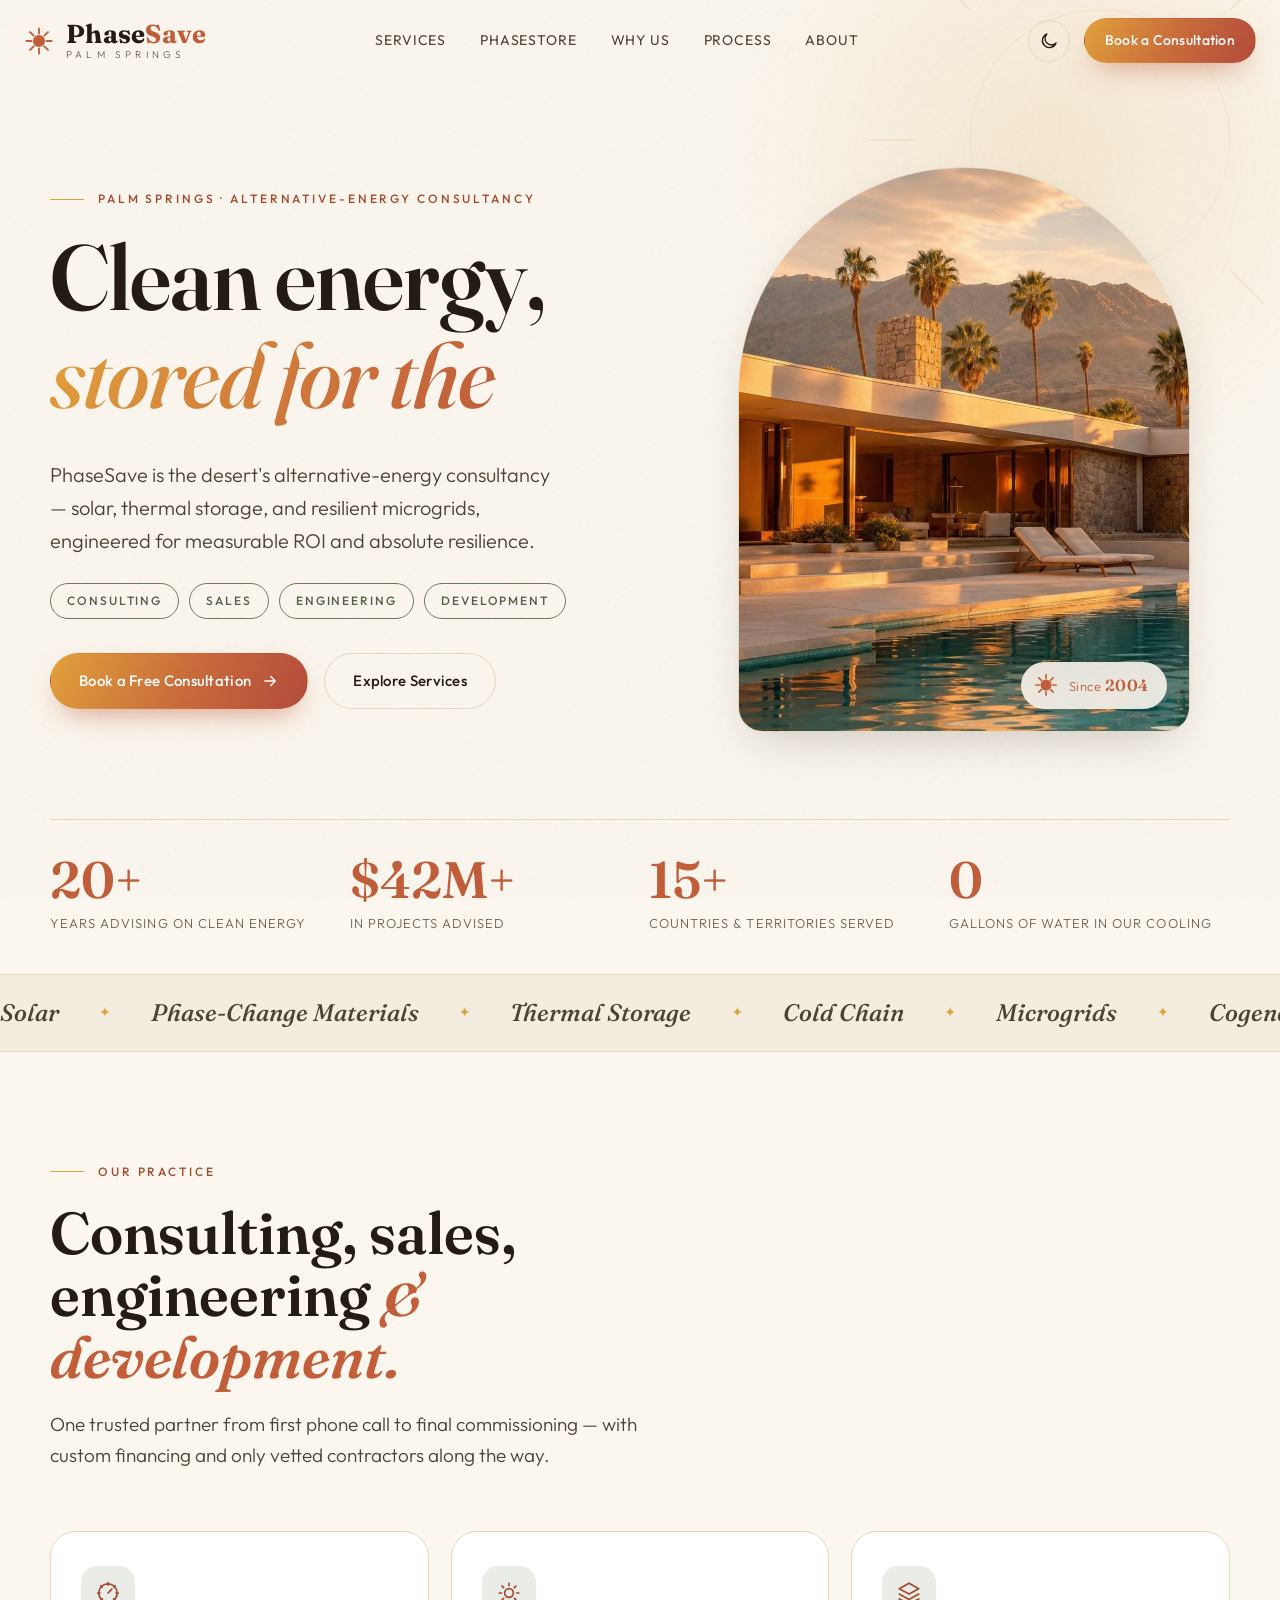
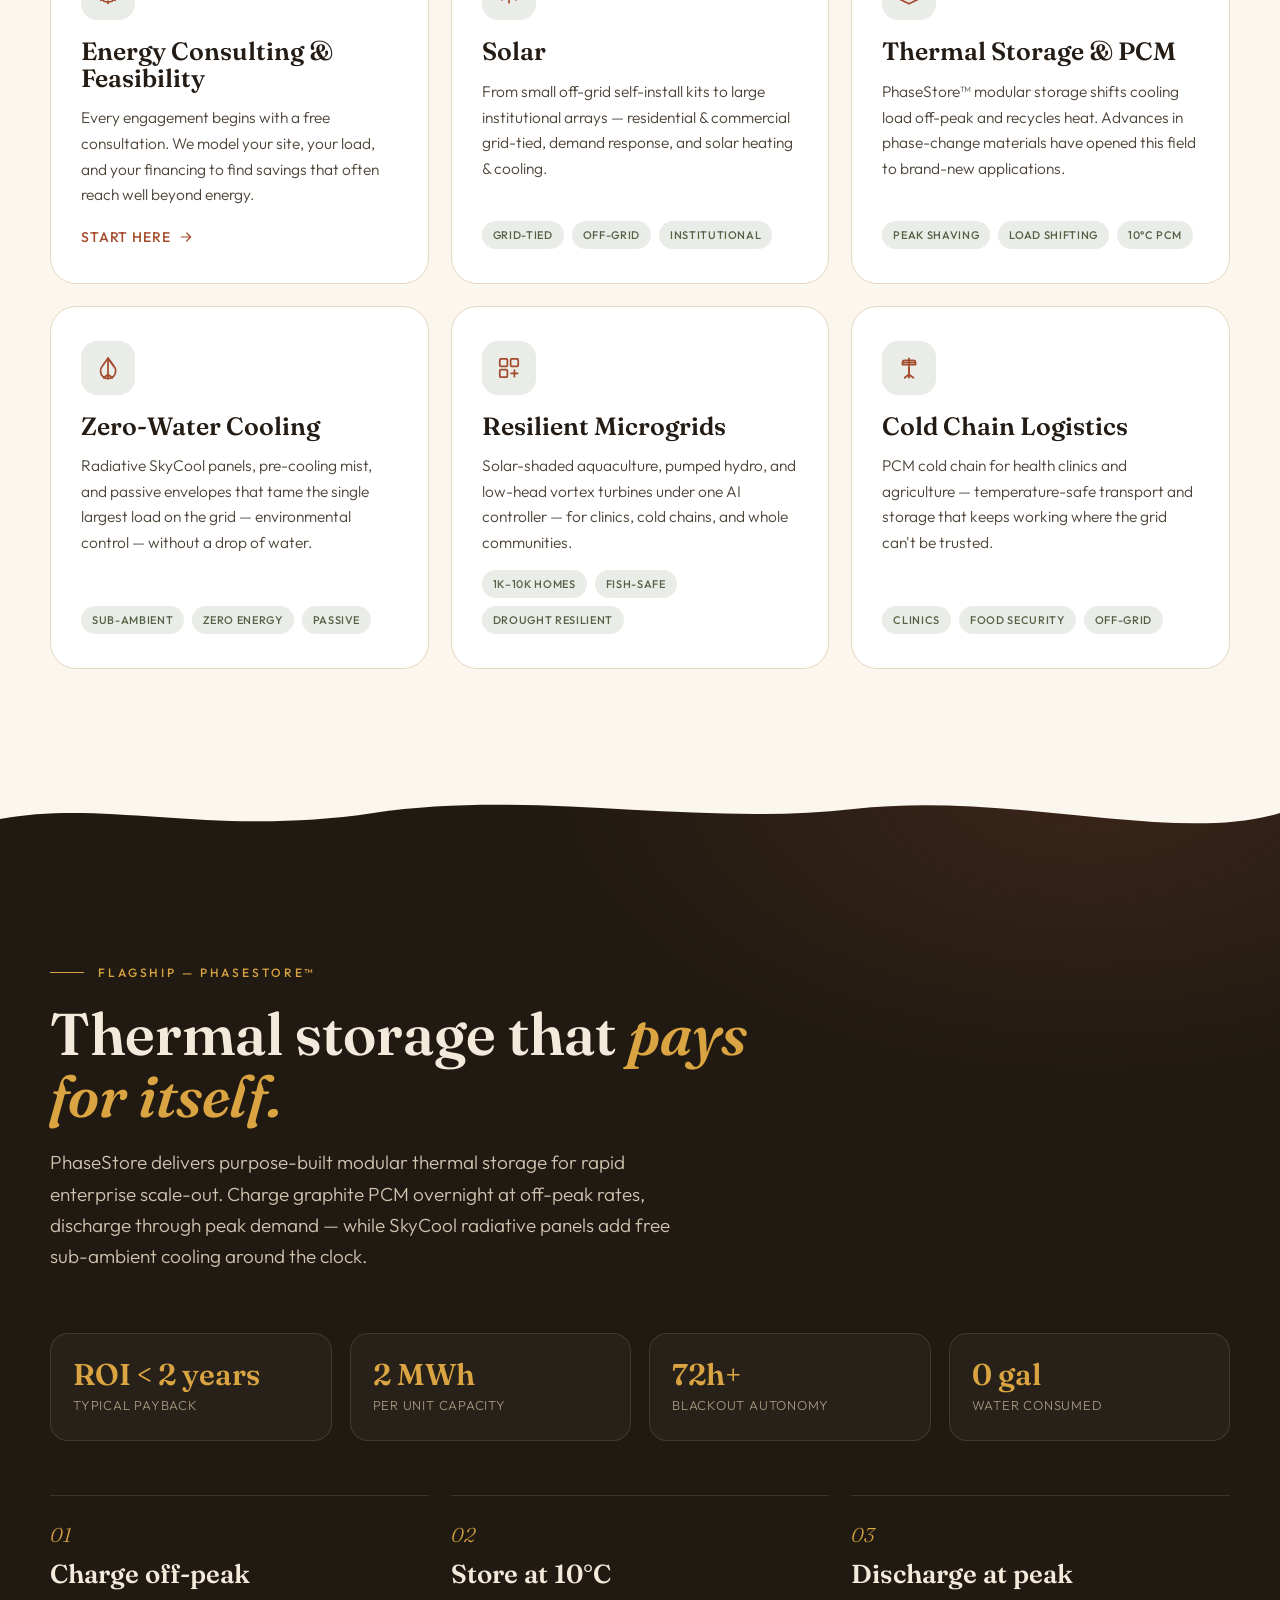
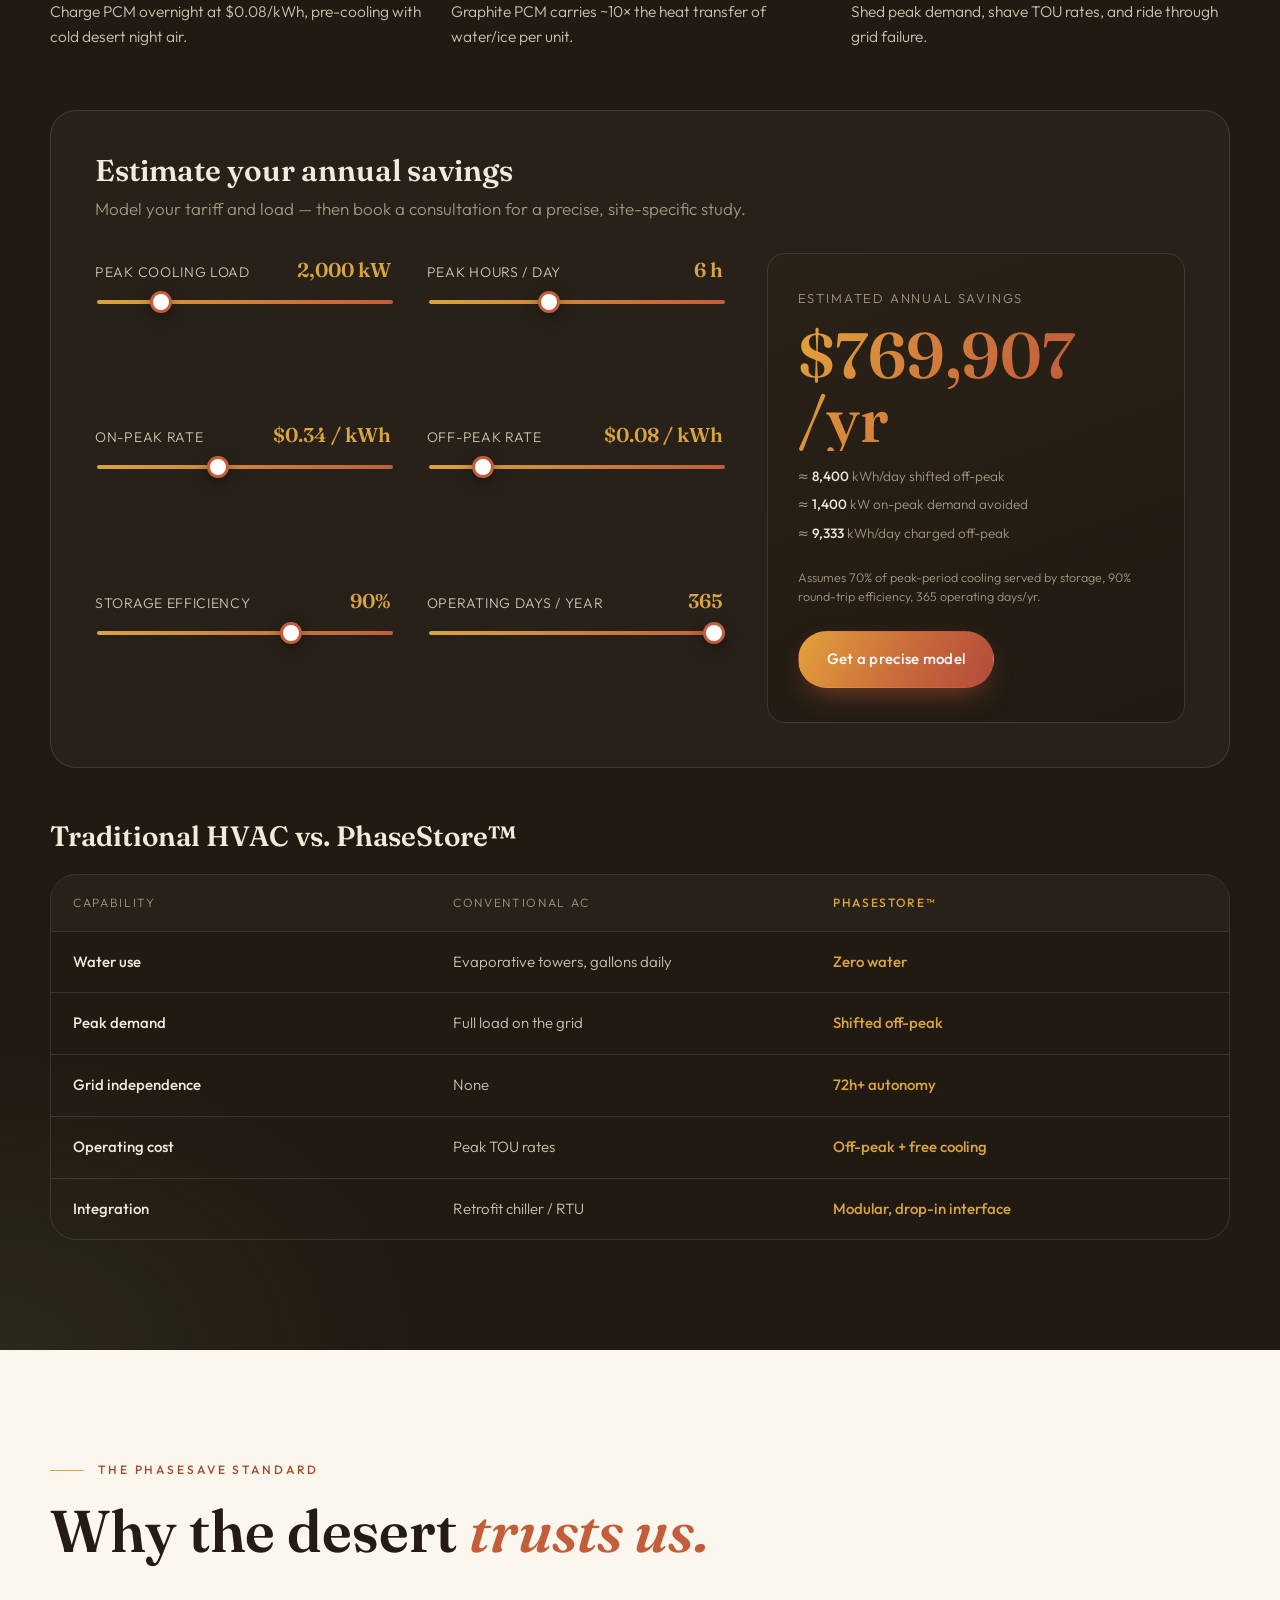
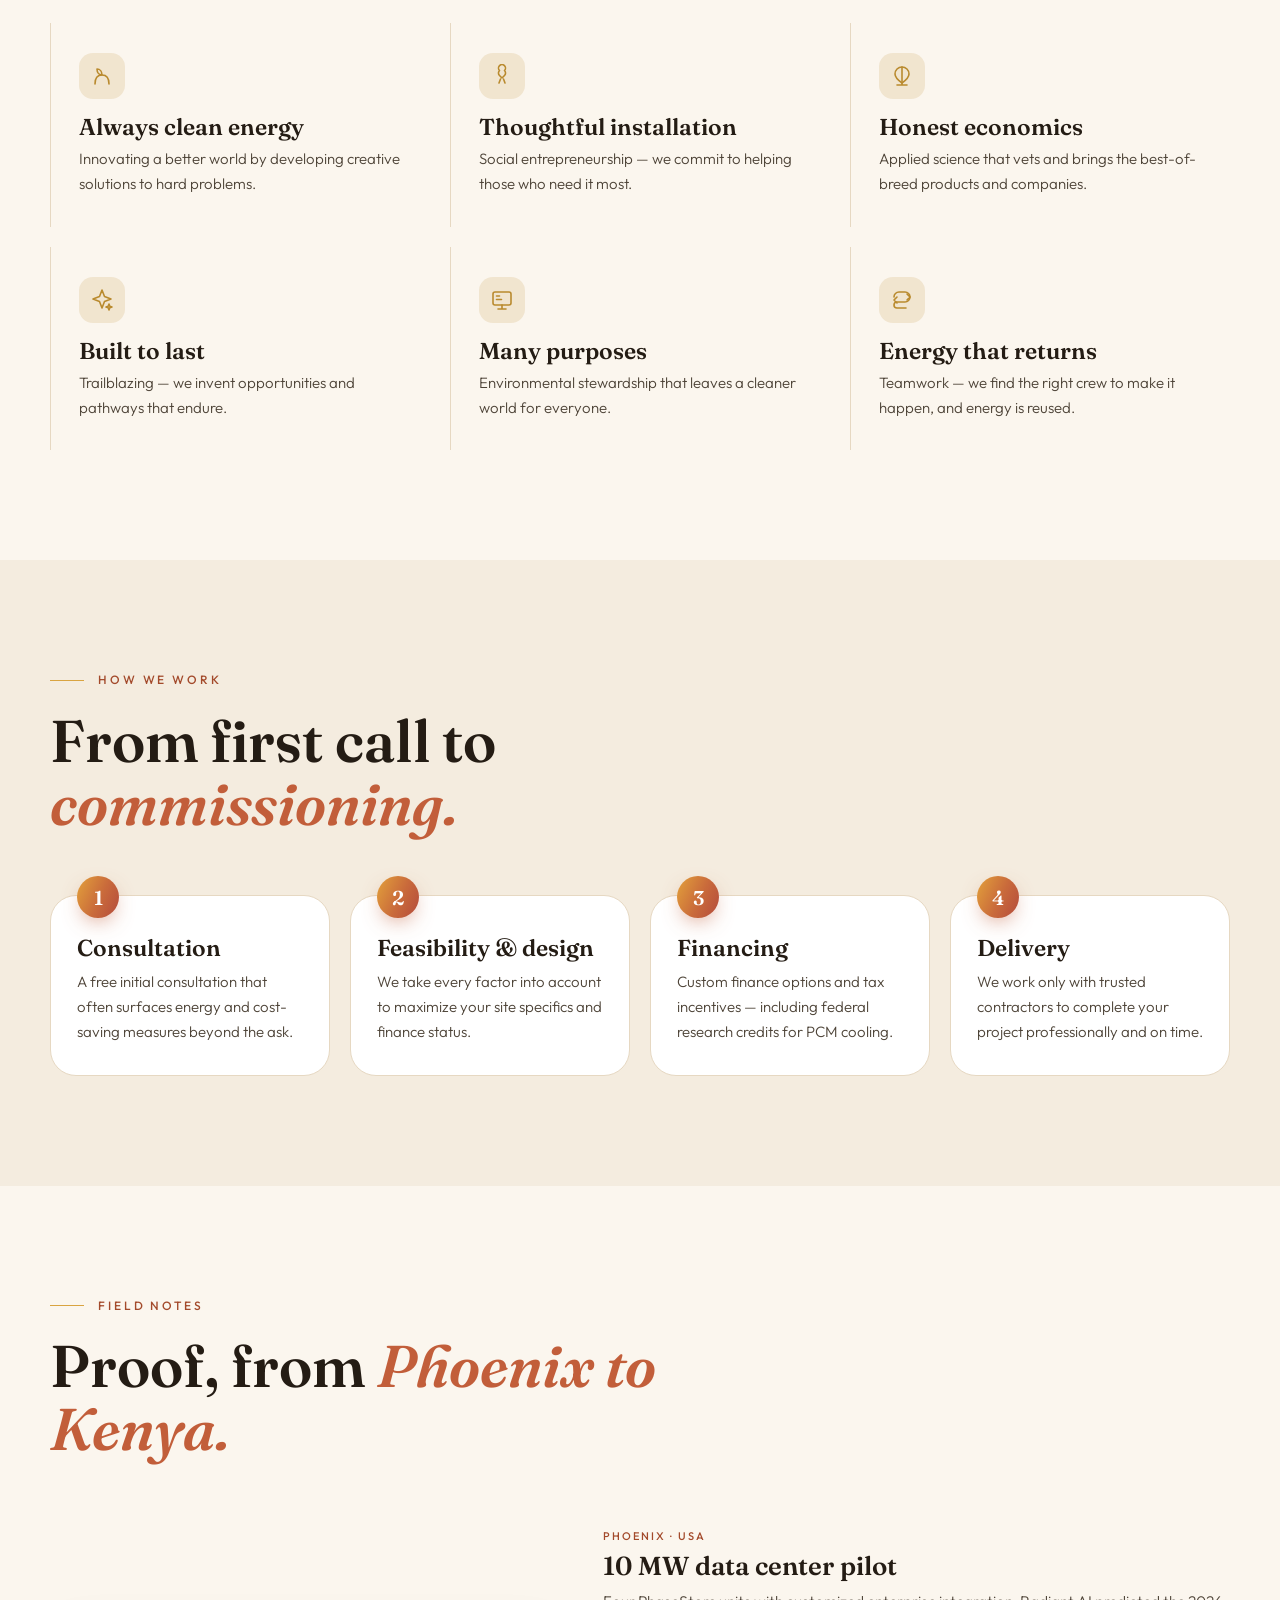
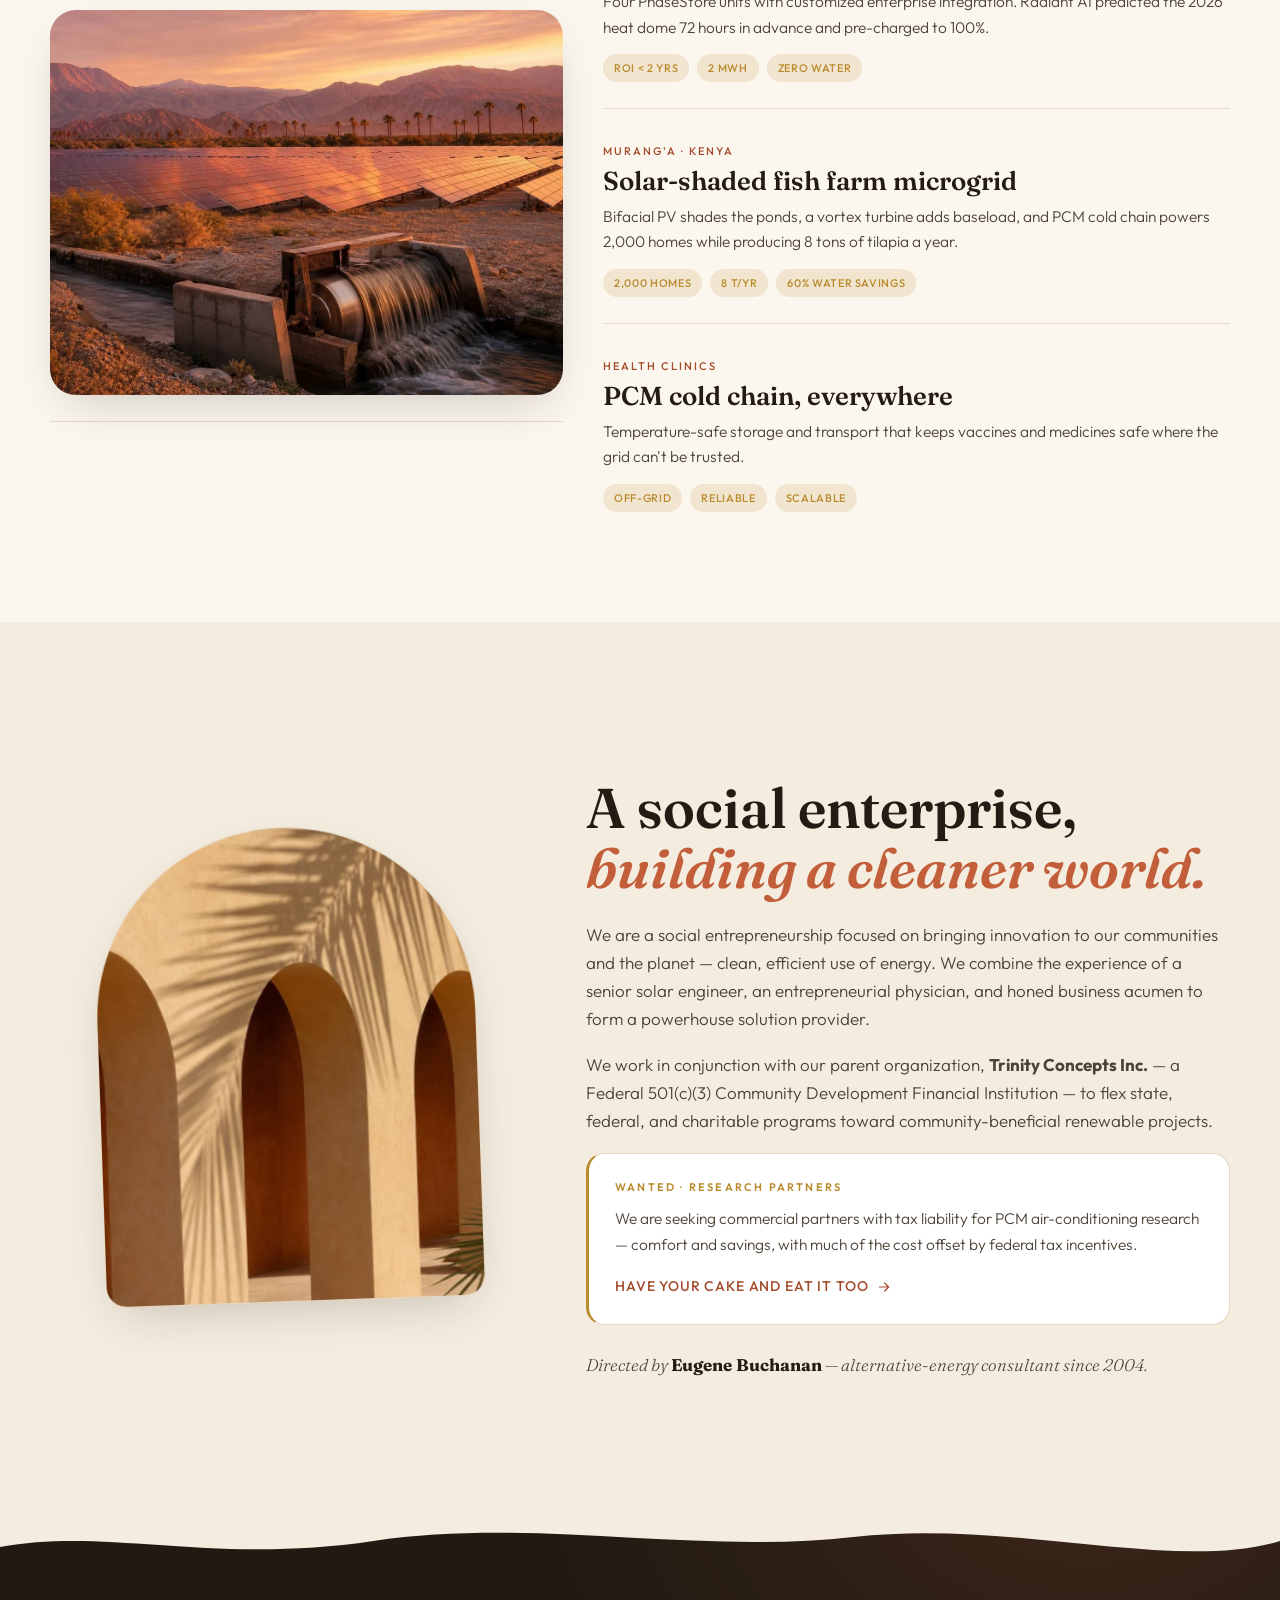
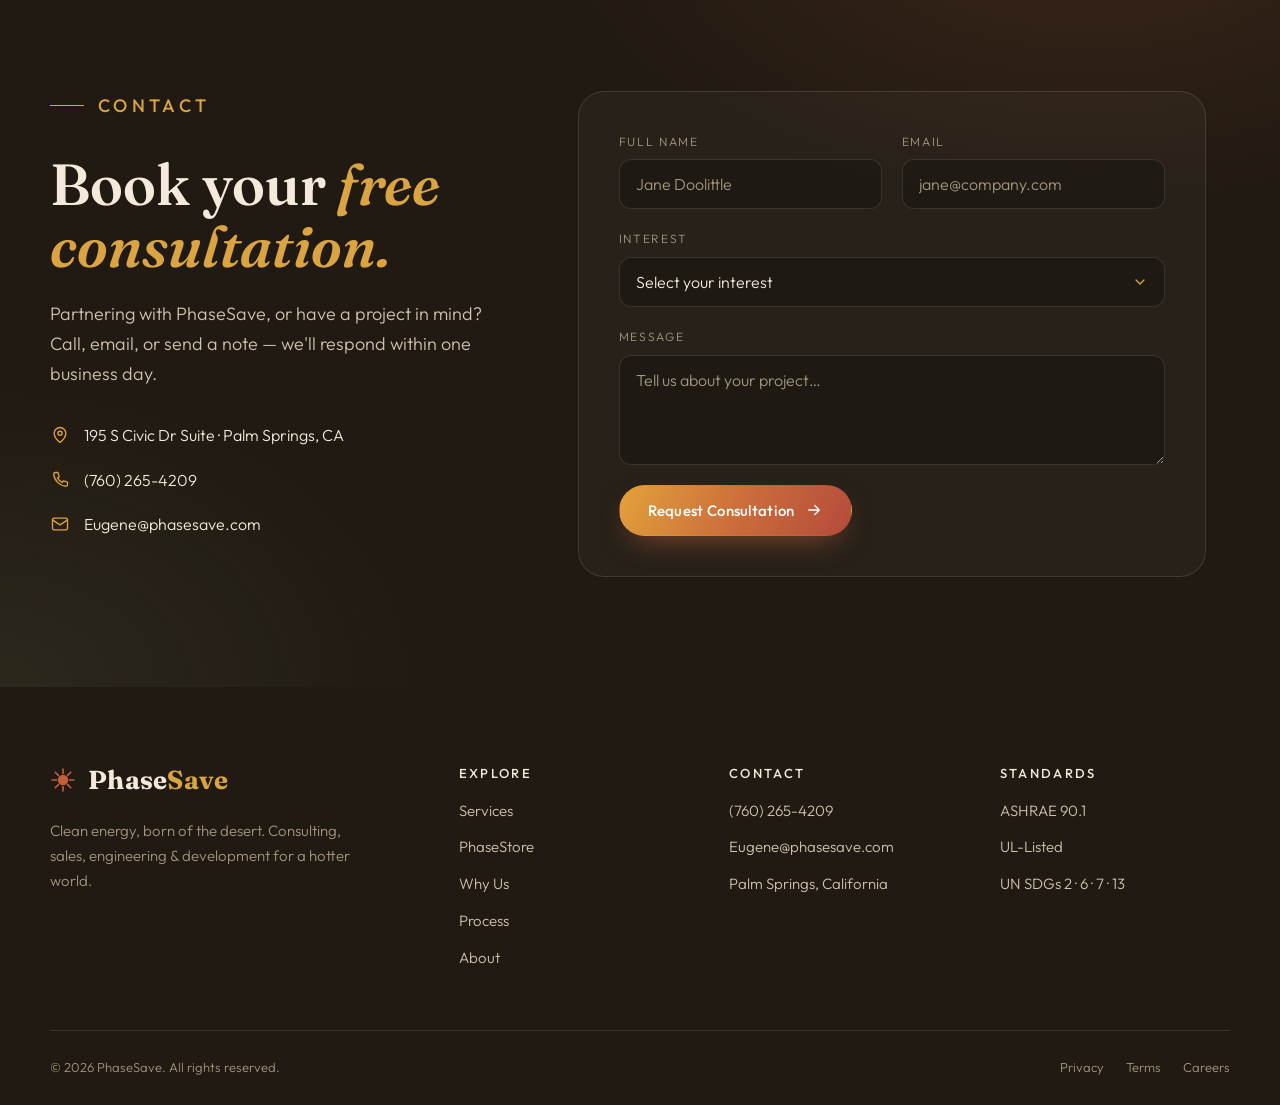
==== commit 18271f0a: "Estimator: add on-peak/off-peak rate inputs, round-trip efficiency, operating days, and corrected ar" ====
--- a/phasesave-site/index.html
+++ b/phasesave-site/index.html
@@ -278,27 +278,44 @@
         <div class="estimator reveal">
           <div class="estimator__intro">
             <h3>Estimate your annual savings</h3>
-            <p>Adjust the sliders — then book a consultation for a precise, site-specific model.</p>
+            <p>Model your tariff and load — then book a consultation for a precise, site-specific study.</p>
           </div>
           <div class="estimator__body">
             <div class="estimator__controls">
               <label class="range">
                 <span class="range__label"><span>Peak cooling load</span><strong id="loadVal">2,000 kW</strong></span>
-                <input type="range" id="load" min="100" max="10000" step="50" value="2000" />
+                <input type="range" id="load" min="100" max="10000" step="50" value="2000" aria-label="Peak cooling load in kilowatts" />
               </label>
               <label class="range">
                 <span class="range__label"><span>Peak hours / day</span><strong id="hoursVal">6 h</strong></span>
-                <input type="range" id="hours" min="2" max="10" step="1" value="6" />
+                <input type="range" id="hours" min="2" max="12" step="1" value="6" aria-label="Peak hours per day" />
               </label>
               <label class="range">
-                <span class="range__label"><span>Peak rate</span><strong id="rateVal">$0.34 / kWh</strong></span>
-                <input type="range" id="rate" min="0.15" max="0.60" step="0.01" value="0.34" />
+                <span class="range__label"><span>On-peak rate</span><strong id="onPeakVal">$0.34 / kWh</strong></span>
+                <input type="range" id="onPeak" min="0.10" max="0.70" step="0.01" value="0.34" aria-label="On-peak electricity rate in dollars per kilowatt-hour" />
+              </label>
+              <label class="range">
+                <span class="range__label"><span>Off-peak rate</span><strong id="offPeakVal">$0.08 / kWh</strong></span>
+                <input type="range" id="offPeak" min="0.02" max="0.40" step="0.01" value="0.08" aria-label="Off-peak electricity rate in dollars per kilowatt-hour" />
+              </label>
+              <label class="range">
+                <span class="range__label"><span>Storage efficiency</span><strong id="effVal">90%</strong></span>
+                <input type="range" id="eff" min="70" max="100" step="1" value="90" aria-label="Round-trip storage efficiency as a percentage" />
+              </label>
+              <label class="range">
+                <span class="range__label"><span>Operating days / year</span><strong id="daysVal">365</strong></span>
+                <input type="range" id="days" min="150" max="365" step="5" value="365" aria-label="Operating days per year" />
               </label>
             </div>
             <div class="estimator__result">
               <span class="estimator__result-label">Estimated annual savings</span>
-              <strong class="estimator__result-num" id="savings">$0 /yr</strong>
-              <span class="estimator__result-sub">≈ <span id="shifted">0</span> kW shifted off-peak · off-peak rate assumed $0.08/kWh</span>
+              <strong class="estimator__result-num" id="savings" aria-live="polite">$0 /yr</strong>
+              <div class="estimator__result-lines">
+                <span class="estimator__result-sub">≈ <strong id="shiftedEnergy">0</strong> kWh/day shifted off-peak</span>
+                <span class="estimator__result-sub">≈ <strong id="avoidedDemand">0</strong> kW on-peak demand avoided</span>
+                <span class="estimator__result-sub">≈ <strong id="chargeEnergy">0</strong> kWh/day charged off-peak</span>
+              </div>
+              <p class="estimator__note" id="estimatorNote"></p>
               <a class="btn btn--primary" href="#contact">Get a precise model</a>
             </div>
           </div>
--- a/phasesave-site/css/styles.css
+++ b/phasesave-site/css/styles.css
@@ -737,7 +737,11 @@
   gap: 44px;
   align-items: stretch;
 }
-.estimator__controls { display: flex; flex-direction: column; gap: 26px; }
+.estimator__controls {
+  display: grid;
+  grid-template-columns: repeat(2, 1fr);
+  gap: 26px 36px;
+}
 .range { display: flex; flex-direction: column; gap: 12px; }
 .range__label {
   display: flex;
@@ -807,7 +811,16 @@
   margin: 6px 0;
   font-variant-numeric: tabular-nums;
 }
-.estimator__result-sub { font-size: 13.5px; color: var(--cream-3); margin-bottom: 20px; }
+.estimator__result-lines {
+  display: flex;
+  flex-direction: column;
+  gap: 6px;
+  margin-bottom: 16px;
+}
+.estimator__result-sub { font-size: 13.5px; color: var(--cream-3); }
+.estimator__result-sub strong { color: var(--cream); font-weight: 500; }
+.estimator__note { font-size: 12.5px; line-height: 1.5; color: var(--cream-3); margin: 0 0 18px; }
+.estimator__note.is-warn { color: #e6b26a; }
 .estimator__result .btn { align-self: flex-start; }
 
 /* Comparison table */
@@ -1147,6 +1160,7 @@
   .form__row { grid-template-columns: 1fr; }
   .form { padding: 28px; }
   .estimator { padding: 28px; }
+  .estimator__controls { grid-template-columns: 1fr; }
   .tr { grid-template-columns: 1fr; }
   .tr--head { display: none; }
   .td { padding: 13px 18px; border-bottom: 1px solid var(--night-line); }
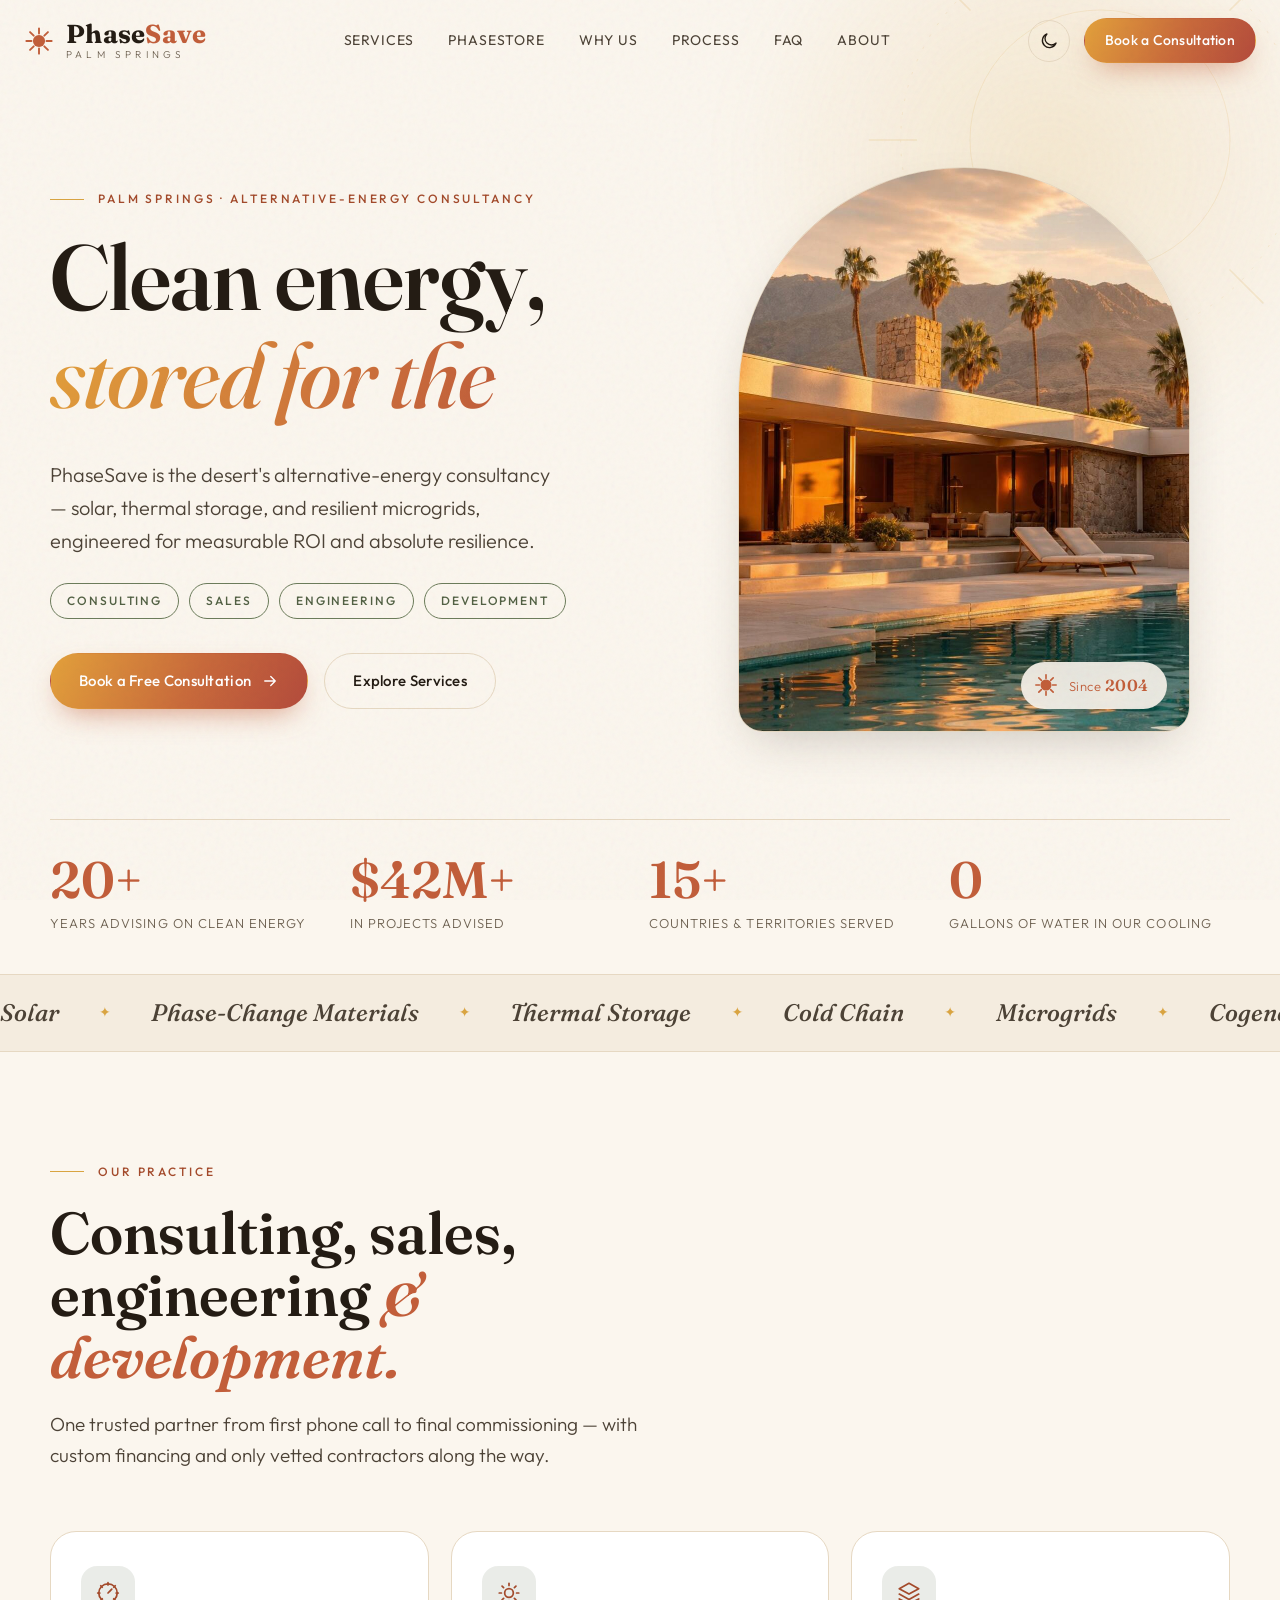
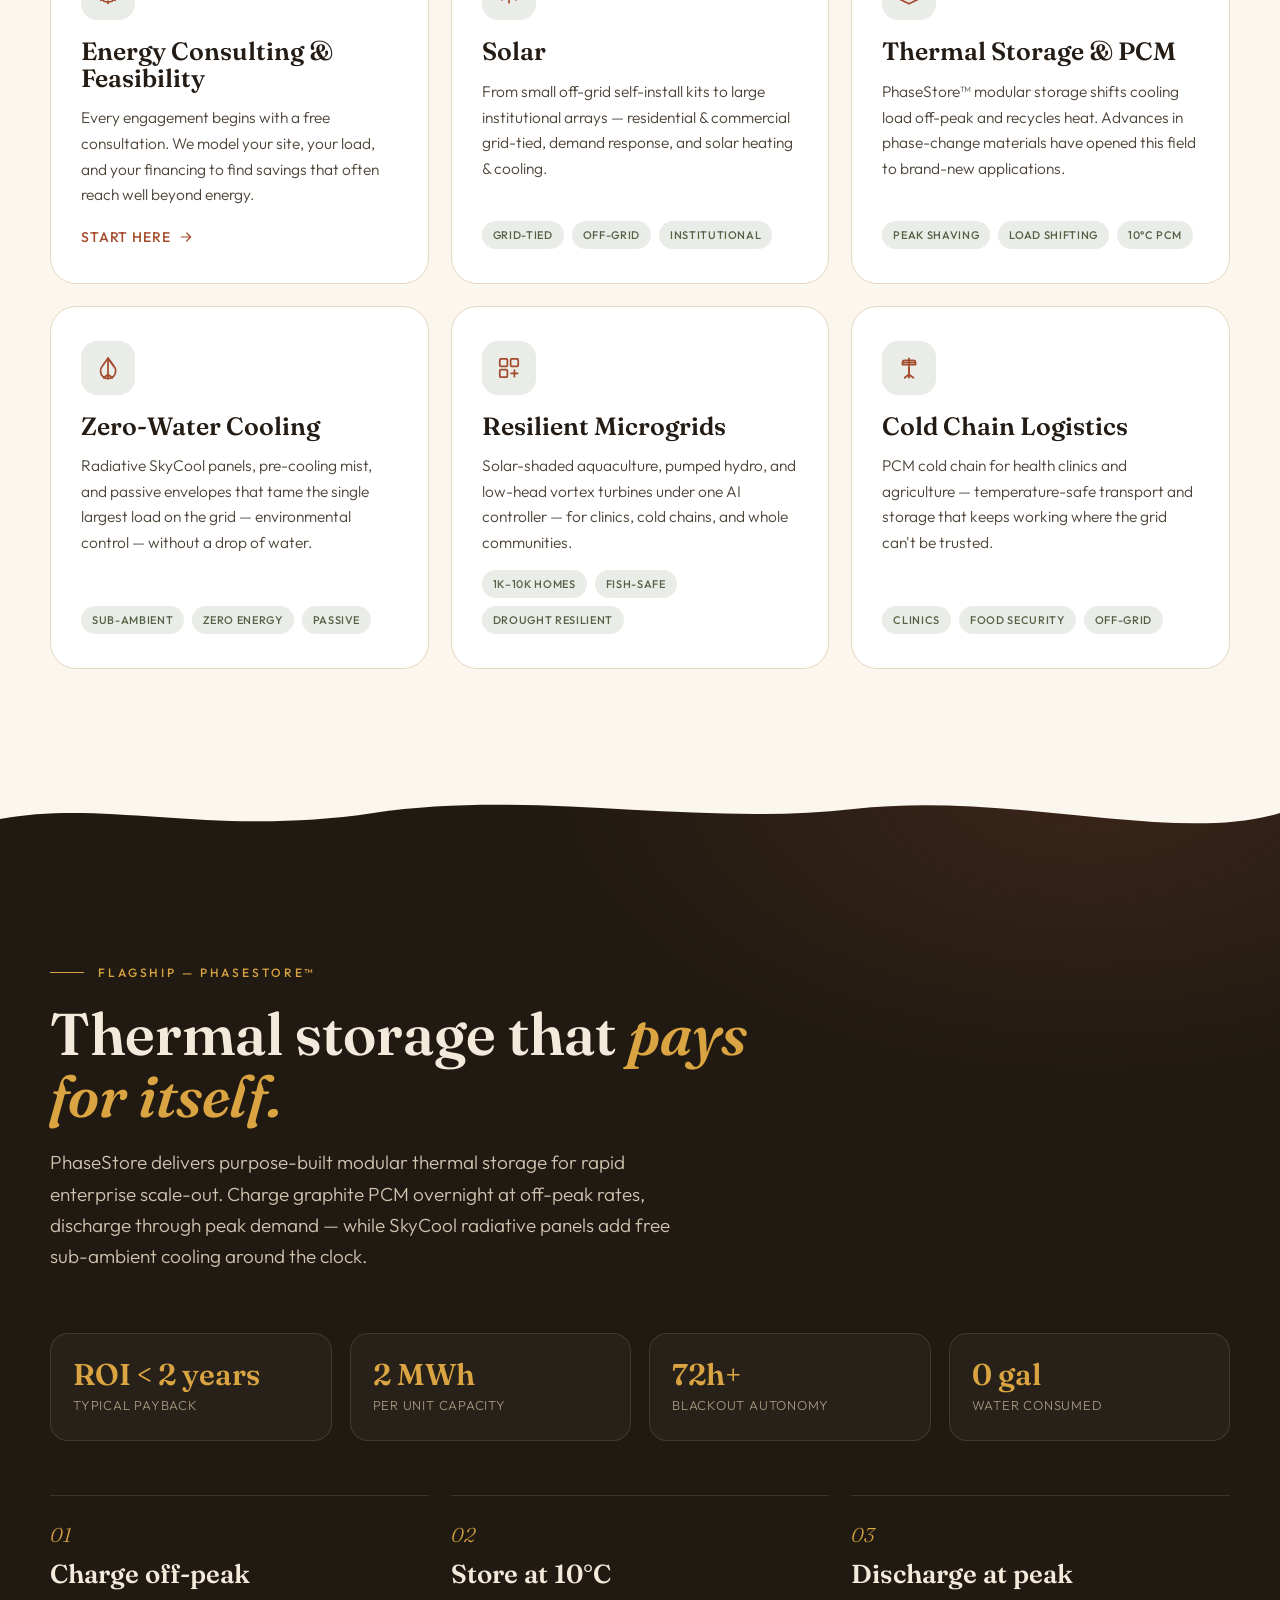
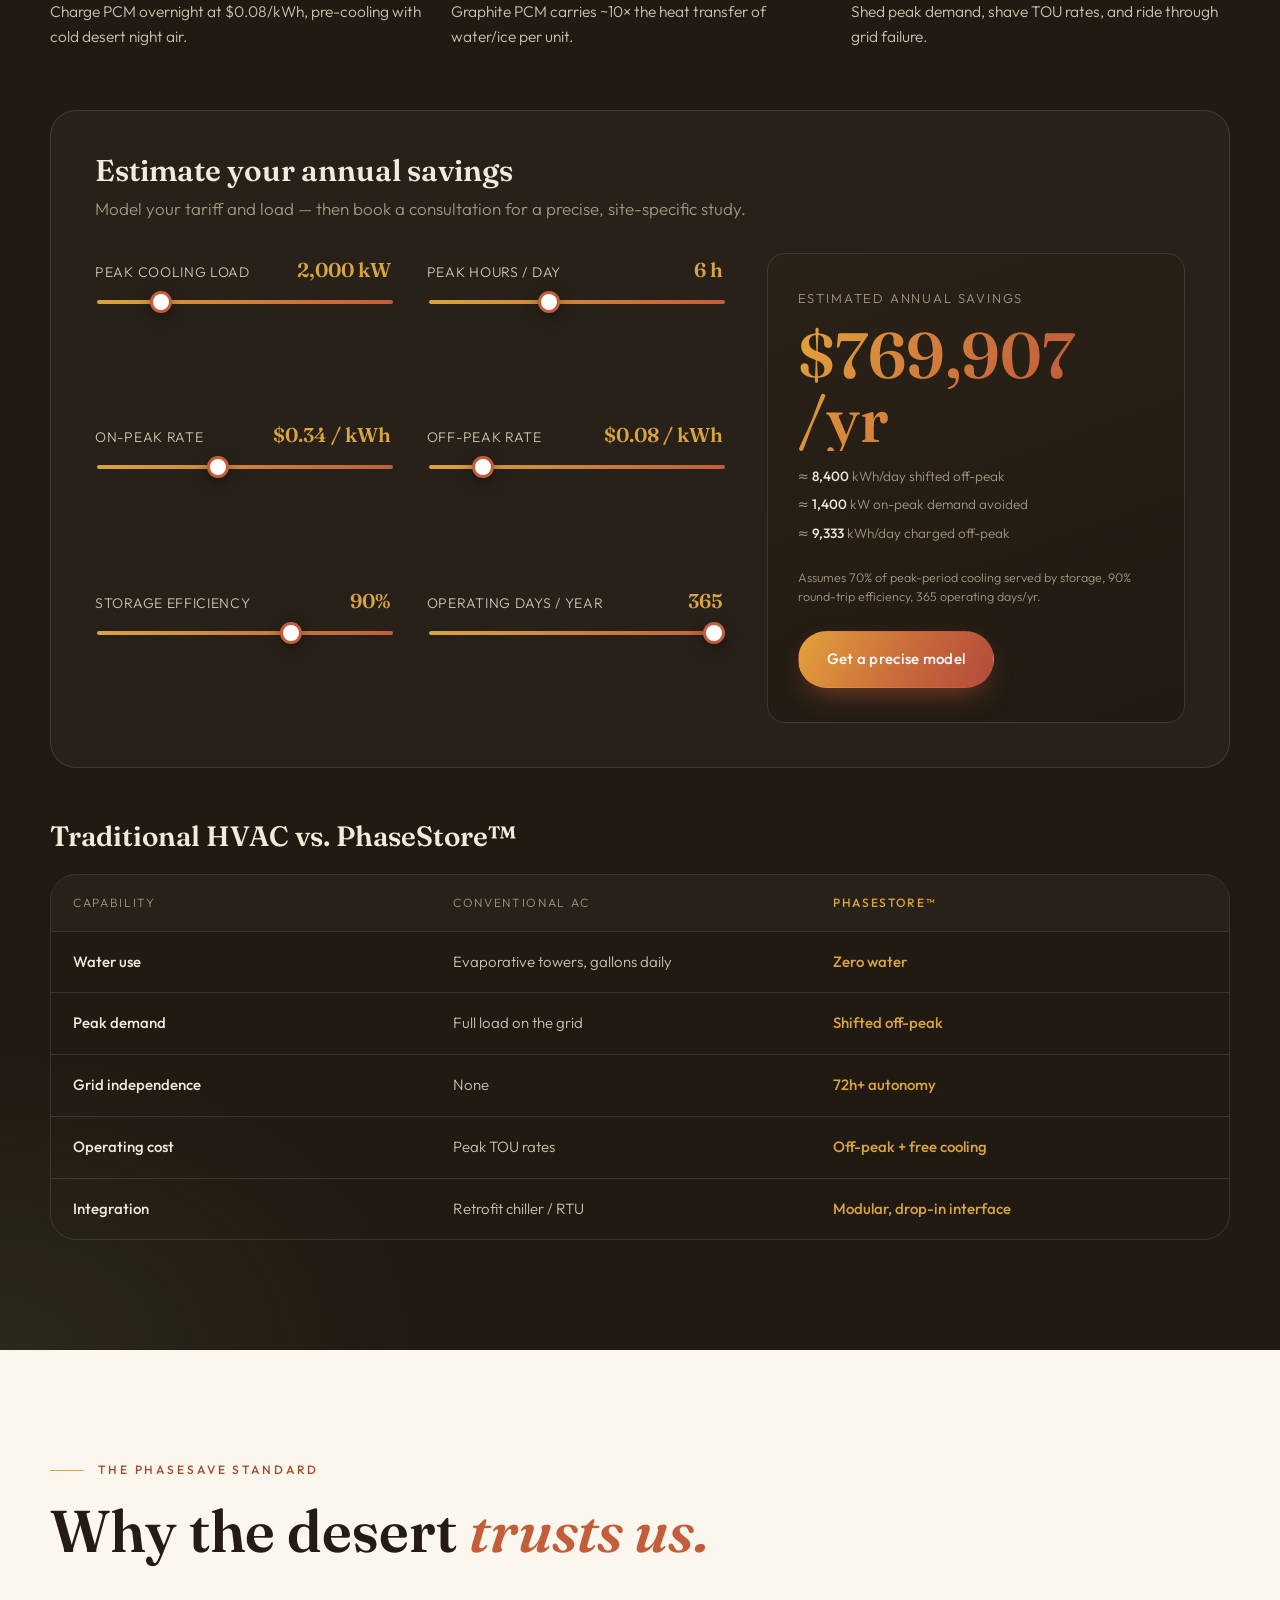
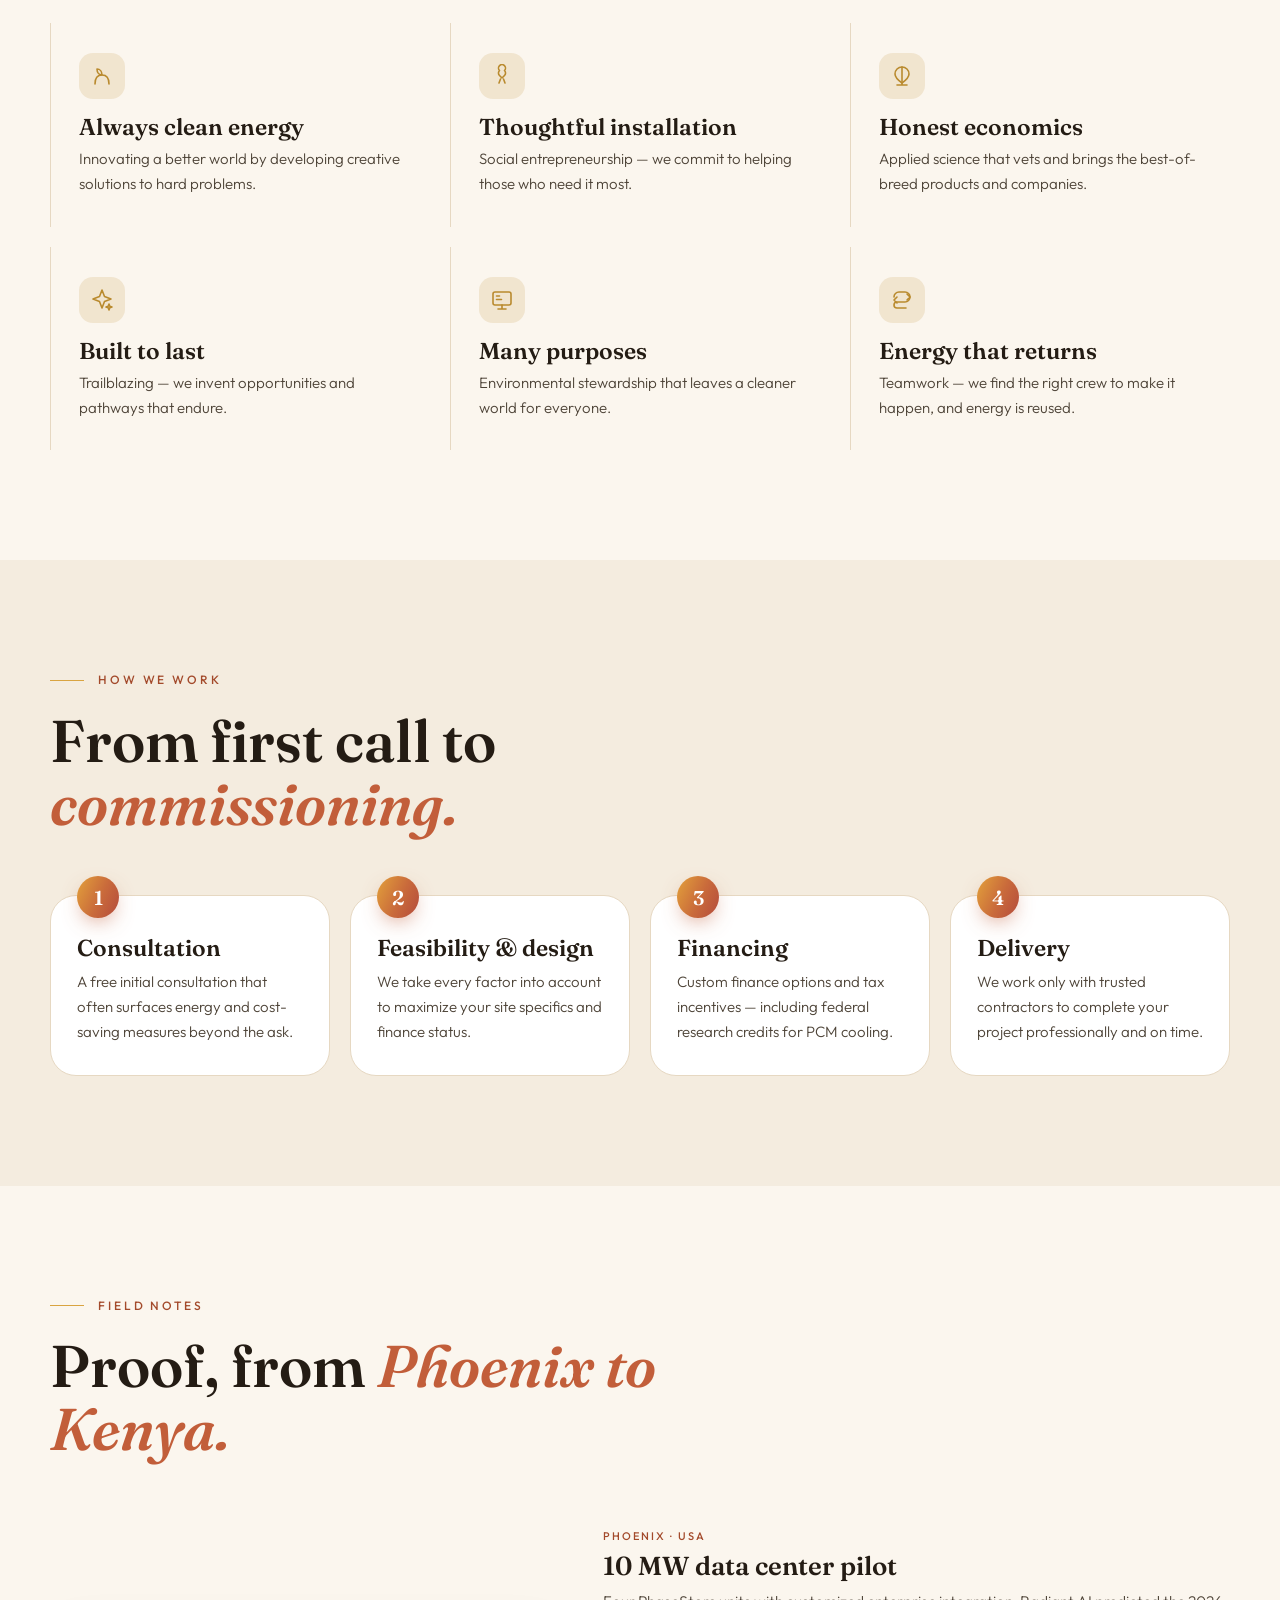
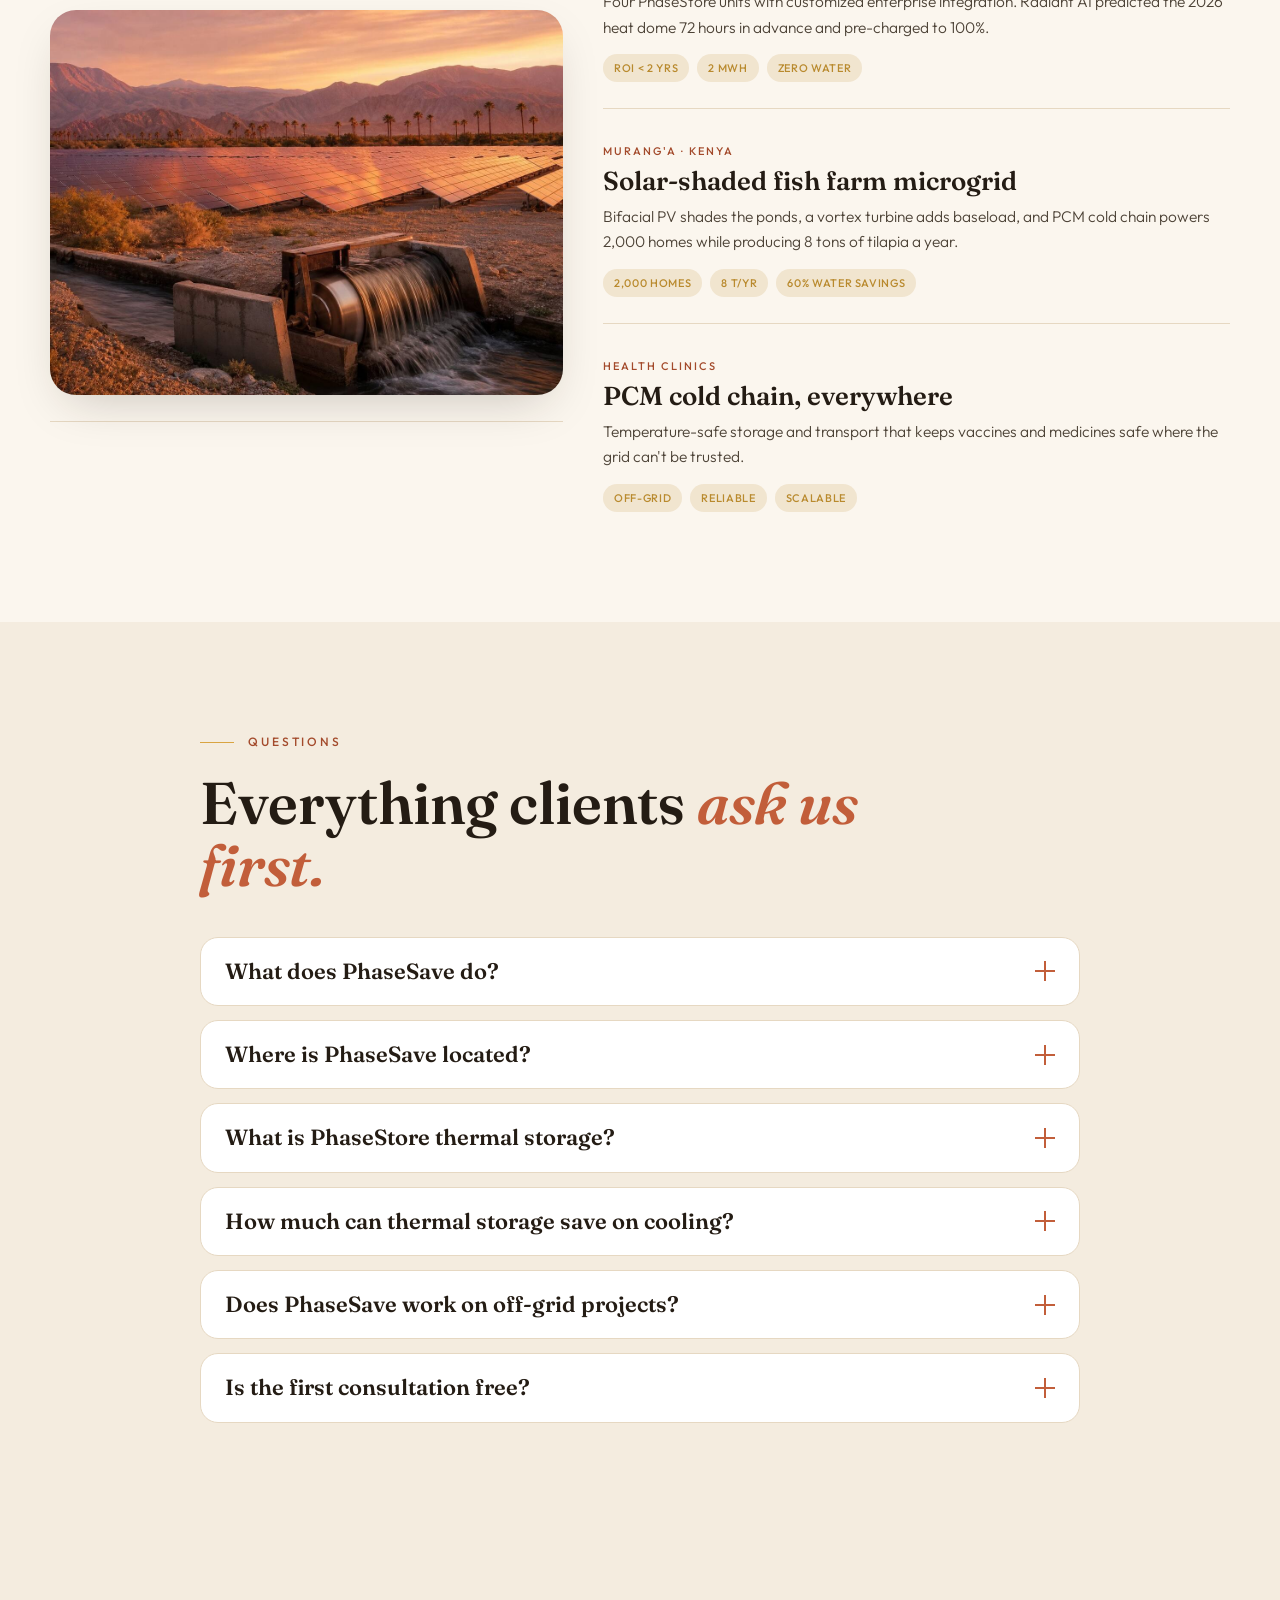
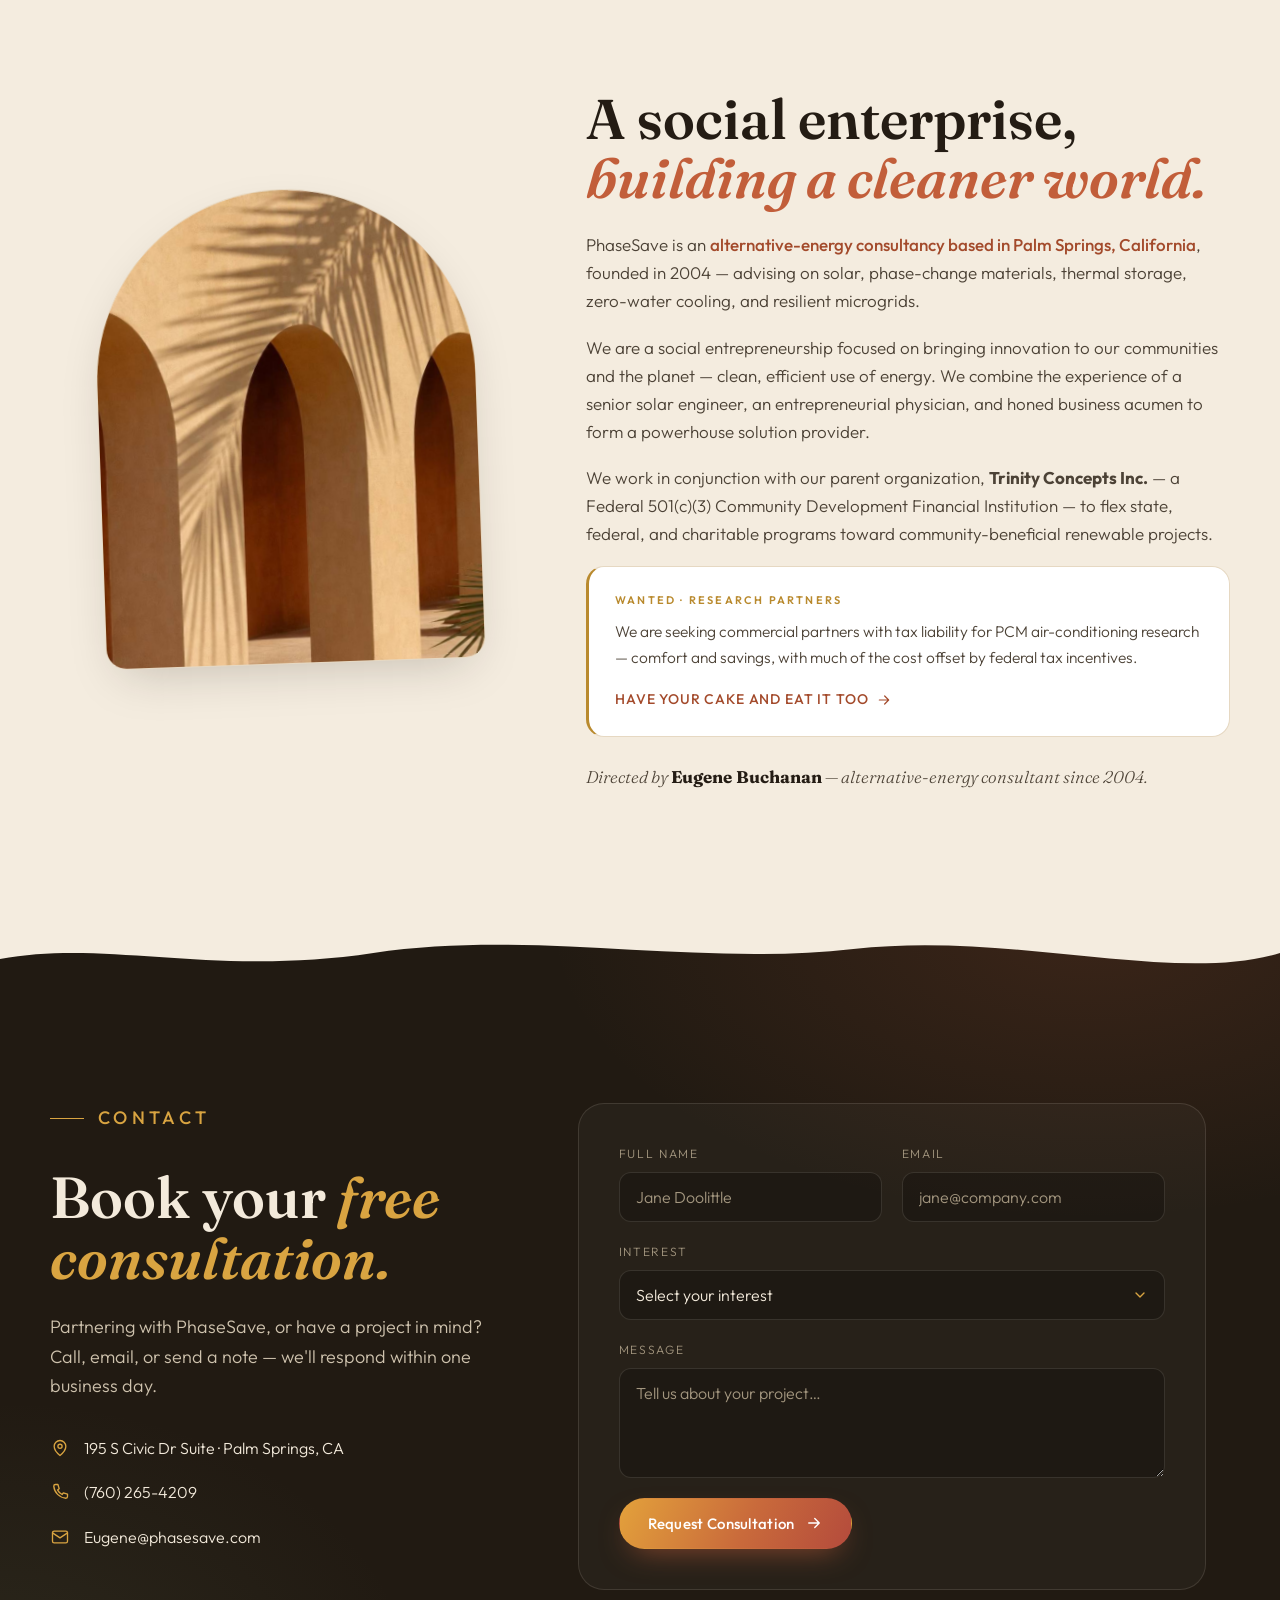
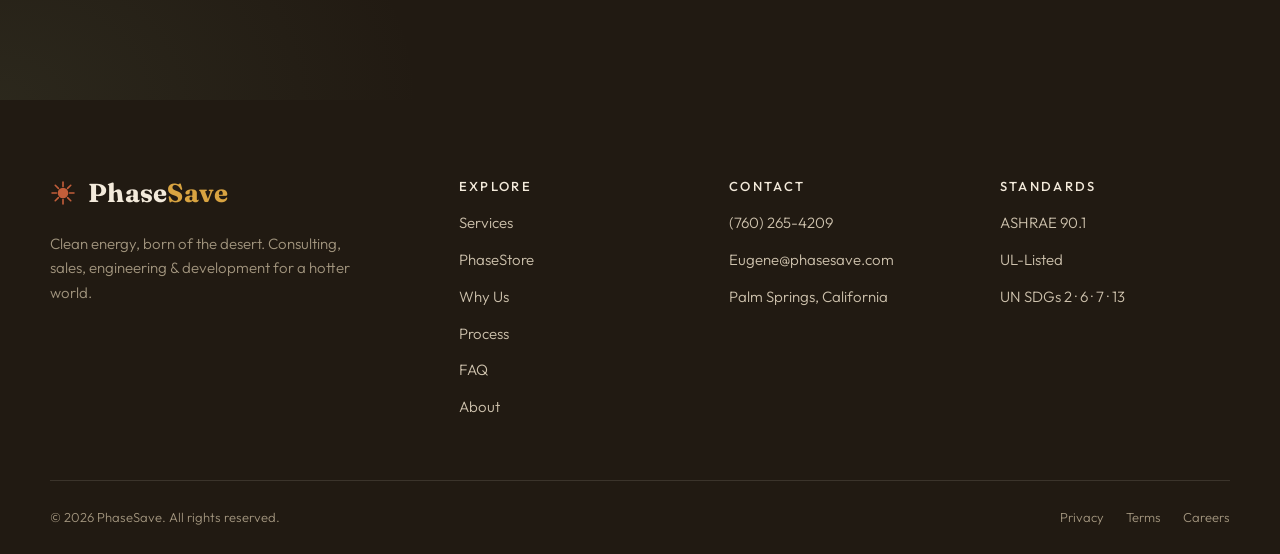
==== commit 4a00cc98: "Add SEO, GEO, and AEO: structured data (LocalBusiness/Service/FAQ/Product), Open Graph, geo tags, si" ====
--- a/phasesave-site/index.html
+++ b/phasesave-site/index.html
@@ -3,10 +3,39 @@
 <head>
   <meta charset="UTF-8" />
   <meta name="viewport" content="width=device-width, initial-scale=1.0" />
-  <title>PhaseSave — Clean-Energy Consultancy · Palm Springs</title>
-  <meta name="description" content="PhaseSave is Palm Springs' alternative-energy consultancy — solar, thermal storage, zero-water cooling, and resilient microgrids. Consulting, sales, engineering & development with measurable ROI." />
+  <title>PhaseSave — Solar, Thermal Storage & Zero-Water Cooling Consultant in Palm Springs, CA</title>
+  <meta name="description" content="PhaseSave is an alternative-energy consultancy in Palm Springs, CA offering solar, thermal storage (PhaseStore), zero-water cooling, and resilient microgrids. Consulting, sales, engineering & development. Free consultation." />
+  <meta name="keywords" content="alternative energy consultant Palm Springs, solar consultant Coachella Valley, thermal energy storage, phase change material PCM cooling, zero water cooling, microgrid developer, cold chain logistics, peak shaving, demand response, PhaseSave" />
+  <meta name="robots" content="index, follow, max-image-preview:large, max-snippet:-1" />
+  <meta name="author" content="PhaseSave" />
+  <link rel="canonical" href="https://phasesave.com/" />
+
   <meta name="theme-color" content="#fbf6ee" media="(prefers-color-scheme: light)" />
   <meta name="theme-color" content="#171209" media="(prefers-color-scheme: dark)" />
+
+  <!-- Local / geo (Palm Springs) -->
+  <meta name="geo.region" content="US-CA" />
+  <meta name="geo.placename" content="Palm Springs" />
+  <meta name="geo.position" content="33.8303;-116.5453" />
+  <meta name="ICBM" content="33.8303, -116.5453" />
+
+  <!-- Open Graph -->
+  <meta property="og:type" content="website" />
+  <meta property="og:site_name" content="PhaseSave" />
+  <meta property="og:title" content="PhaseSave — Solar, Thermal Storage & Zero-Water Cooling Consultant" />
+  <meta property="og:description" content="Palm Springs alternative-energy consultancy. Solar, PhaseStore thermal storage, zero-water cooling, and resilient microgrids — with measurable ROI." />
+  <meta property="og:url" content="https://phasesave.com/" />
+  <meta property="og:image" content="https://phasesave.com/assets/og.jpg" />
+  <meta property="og:image:width" content="1200" />
+  <meta property="og:image:height" content="630" />
+  <meta property="og:image:alt" content="PhaseSave — clean energy, born of the desert" />
+  <meta property="og:locale" content="en_US" />
+
+  <!-- Twitter -->
+  <meta name="twitter:card" content="summary_large_image" />
+  <meta name="twitter:title" content="PhaseSave — Solar, Thermal Storage & Zero-Water Cooling Consultant" />
+  <meta name="twitter:description" content="Palm Springs alternative-energy consultancy. Solar, PhaseStore thermal storage, zero-water cooling, and resilient microgrids." />
+  <meta name="twitter:image" content="https://phasesave.com/assets/og.jpg" />
   <link rel="icon" href="data:image/svg+xml,%3Csvg xmlns='http://www.w3.org/2000/svg' viewBox='0 0 64 64'%3E%3Ccircle cx='32' cy='32' r='13' fill='%23C25E3A'/%3E%3Cg stroke='%23C25E3A' stroke-width='4' stroke-linecap='round'%3E%3Cpath d='M32 6v10M32 48v10M6 32h10M48 32h10M13.6 13.6l7 7M43.4 43.4l7 7M50.4 13.6l-7 7M20.6 43.4l-7 7'/%3E%3C/g%3E%3C/svg%3E" />
 
   <script>
@@ -29,6 +58,197 @@
   <link rel="preconnect" href="https://fonts.gstatic.com" crossorigin />
   <link href="https://fonts.googleapis.com/css2?family=Fraunces:ital,opsz,wght@0,9..144,300..700;1,9..144,300..700&family=Outfit:wght@100..900&display=swap" rel="stylesheet" />
   <link rel="stylesheet" href="css/styles.css" />
+
+  <script type="application/ld+json">
+  {
+    "@context": "https://schema.org",
+    "@graph": [
+      {
+        "@type": ["ProfessionalService", "LocalBusiness"],
+        "@id": "https://phasesave.com/#organization",
+        "name": "PhaseSave",
+        "alternateName": "Phase Save",
+        "url": "https://phasesave.com/",
+        "logo": "https://phasesave.com/assets/logo.svg",
+        "image": "https://phasesave.com/assets/hero.jpg",
+        "description": "PhaseSave is an alternative-energy consultancy in Palm Springs, California offering consulting, sales, engineering, and development for solar, phase-change material thermal storage, zero-water cooling, and resilient microgrids.",
+        "slogan": "Clean energy, born of the desert.",
+        "foundingDate": "2004",
+        "founder": {
+          "@type": "Person",
+          "name": "Eugene Buchanan",
+          "jobTitle": "Alternative-Energy Consultant"
+        },
+        "parentOrganization": {
+          "@type": "Organization",
+          "name": "Trinity Concepts Inc.",
+          "description": "A Federal 501(c)(3) Community Development Financial Institution."
+        },
+        "telephone": "+1-760-265-4209",
+        "email": "Eugene@phasesave.com",
+        "priceRange": "$$",
+        "address": {
+          "@type": "PostalAddress",
+          "streetAddress": "195 S Civic Dr Suite",
+          "addressLocality": "Palm Springs",
+          "addressRegion": "CA",
+          "postalCode": "92262",
+          "addressCountry": "US"
+        },
+        "geo": {
+          "@type": "GeoCoordinates",
+          "latitude": 33.8303,
+          "longitude": -116.5453
+        },
+        "hasMap": "https://www.google.com/maps/place/Palm+Springs,+CA",
+        "areaServed": [
+          { "@type": "City", "name": "Palm Springs" },
+          { "@type": "AdministrativeArea", "name": "Coachella Valley" },
+          { "@type": "State", "name": "California" }
+        ],
+        "knowsAbout": [
+          "Solar energy",
+          "Phase change materials",
+          "Thermal energy storage",
+          "Zero-water cooling",
+          "Microgrids",
+          "Cold chain logistics",
+          "Demand response",
+          "Peak shaving"
+        ],
+        "sameAs": [
+          "https://github.com/eugeneb50",
+          "https://www.tierrachain.com"
+        ]
+      },
+      {
+        "@type": "WebSite",
+        "@id": "https://phasesave.com/#website",
+        "url": "https://phasesave.com/",
+        "name": "PhaseSave",
+        "description": "Palm Springs alternative-energy consultancy.",
+        "inLanguage": "en",
+        "publisher": { "@id": "https://phasesave.com/#organization" }
+      },
+      {
+        "@type": "WebPage",
+        "@id": "https://phasesave.com/#webpage",
+        "url": "https://phasesave.com/",
+        "name": "PhaseSave — Clean-Energy Consultancy · Palm Springs",
+        "description": "Solar, thermal storage, zero-water cooling, and resilient microgrids from a Palm Springs alternative-energy consultancy.",
+        "inLanguage": "en",
+        "isPartOf": { "@id": "https://phasesave.com/#website" },
+        "about": { "@id": "https://phasesave.com/#organization" },
+        "primaryImageOfPage": {
+          "@type": "ImageObject",
+          "url": "https://phasesave.com/assets/hero.jpg",
+          "width": 900,
+          "height": 1125
+        },
+        "speakable": {
+          "@type": "SpeakableSpecification",
+          "cssSelector": [".hero__copy", ".about__copy"]
+        }
+      },
+      {
+        "@type": "OfferCatalog",
+        "@id": "https://phasesave.com/#services",
+        "name": "PhaseSave Services",
+        "provider": { "@id": "https://phasesave.com/#organization" },
+        "itemListElement": [
+          {
+            "@type": "Service",
+            "name": "Energy Consulting & Feasibility",
+            "serviceType": "Alternative-energy consulting",
+            "description": "Free initial consultation and site-specific modeling of solar, storage, and cooling savings.",
+            "areaServed": "Coachella Valley",
+            "offers": { "@type": "Offer", "price": "0", "priceCurrency": "USD", "description": "Free initial consultation" }
+          },
+          {
+            "@type": "Service",
+            "name": "Solar",
+            "serviceType": "Solar power systems",
+            "description": "Residential and commercial grid-tied solar, demand response, off-grid kits, and solar heating and cooling."
+          },
+          {
+            "@type": "Service",
+            "name": "Thermal Storage & PCM",
+            "serviceType": "Thermal energy storage",
+            "description": "PhaseStore modular thermal storage using 10°C graphite phase-change material for peak shaving and load shifting."
+          },
+          {
+            "@type": "Service",
+            "name": "Zero-Water Cooling",
+            "serviceType": "Zero-water cooling systems",
+            "description": "Radiative SkyCool panels, pre-cooling mist, and passive envelopes that reduce air-conditioning load without water."
+          },
+          {
+            "@type": "Service",
+            "name": "Resilient Microgrids",
+            "serviceType": "Microgrid development",
+            "description": "Solar-shaded aquaculture, pumped hydro, and low-head vortex turbines under one AI controller."
+          },
+          {
+            "@type": "Service",
+            "name": "Cold Chain Logistics",
+            "serviceType": "Cold chain logistics",
+            "description": "Phase-change material cold chain for health clinics and agriculture in off-grid settings."
+          }
+        ]
+      },
+      {
+        "@type": "Product",
+        "@id": "https://phasesave.com/#phasestore",
+        "name": "PhaseStore",
+        "brand": { "@id": "https://phasesave.com/#organization" },
+        "description": "Modular thermal energy storage for enterprise cooling. Charges 10°C graphite PCM off-peak, discharges at peak, and pairs with SkyCool radiative panels for zero-water, sub-ambient cooling.",
+        "image": "https://phasesave.com/assets/hero.jpg",
+        "additionalProperty": [
+          { "@type": "PropertyValue", "name": "Capacity", "value": "2 MWh per unit" },
+          { "@type": "PropertyValue", "name": "Blackout autonomy", "value": "72+ hours" },
+          { "@type": "PropertyValue", "name": "Water use", "value": "0 gallons" },
+          { "@type": "PropertyValue", "name": "Typical payback", "value": "Under 2 years" }
+        ]
+      },
+      {
+        "@type": "FAQPage",
+        "@id": "https://phasesave.com/#faq",
+        "mainEntity": [
+          {
+            "@type": "Question",
+            "name": "What does PhaseSave do?",
+            "acceptedAnswer": { "@type": "Answer", "text": "PhaseSave is an alternative-energy consultancy in Palm Springs, California. We provide consulting, sales, engineering, and development for solar, thermal storage, zero-water cooling, and resilient microgrids." }
+          },
+          {
+            "@type": "Question",
+            "name": "Where is PhaseSave located?",
+            "acceptedAnswer": { "@type": "Answer", "text": "PhaseSave is based at 195 S Civic Dr Suite, Palm Springs, CA 92262, serving the Coachella Valley, Southern California, and international projects across more than 15 countries." }
+          },
+          {
+            "@type": "Question",
+            "name": "What is PhaseStore thermal storage?",
+            "acceptedAnswer": { "@type": "Answer", "text": "PhaseStore is modular thermal energy storage that charges 10°C graphite phase-change material (PCM) overnight at off-peak rates and discharges during peak demand. With SkyCool radiative panels it adds zero-water cooling, typically paying back in under two years." }
+          },
+          {
+            "@type": "Question",
+            "name": "How much can thermal storage save on cooling?",
+            "acceptedAnswer": { "@type": "Answer", "text": "Savings come from shifting cooling load from on-peak to off-peak electricity. A 2,000 kW load running 6 peak hours at $0.34/kWh on-peak versus $0.08/kWh off-peak can save roughly $770,000 per year before incentives." }
+          },
+          {
+            "@type": "Question",
+            "name": "Does PhaseSave work on off-grid projects?",
+            "acceptedAnswer": { "@type": "Answer", "text": "Yes. PhaseSave designs small off-grid self-install solar kits, battery-less off-grid systems for AC motors, solar wells, solar mining, and solar refrigeration." }
+          },
+          {
+            "@type": "Question",
+            "name": "Is the first consultation free?",
+            "acceptedAnswer": { "@type": "Answer", "text": "Yes. PhaseSave offers a free initial consultation that often surfaces energy and cost-saving measures beyond the original request." }
+          }
+        ]
+      }
+    ]
+  }
+  </script>
 </head>
 <body>
   <a class="skip-link" href="#top">Skip to content</a>
@@ -53,6 +273,7 @@
         <a href="#phasestore">PhaseStore</a>
         <a href="#why">Why Us</a>
         <a href="#process">Process</a>
+        <a href="#faq">FAQ</a>
         <a href="#about">About</a>
       </nav>
 
@@ -72,6 +293,7 @@
       <a href="#phasestore">PhaseStore</a>
       <a href="#why">Why Us</a>
       <a href="#process">Process</a>
+      <a href="#faq">FAQ</a>
       <a href="#about">About</a>
       <a class="btn btn--primary" href="#contact">Book a Consultation</a>
     </div>
@@ -473,6 +695,43 @@
       </div>
     </section>
 
+    <!-- ============ FAQ (AEO) ============ -->
+    <section class="section section--tint" id="faq">
+      <div class="container faq">
+        <div class="section__head reveal">
+          <p class="eyebrow">Questions</p>
+          <h2>Everything clients <em>ask us first.</em></h2>
+        </div>
+
+        <div class="faq__list reveal">
+          <details class="faq__item">
+            <summary><h3>What does PhaseSave do?</h3><span class="faq__plus" aria-hidden="true"></span></summary>
+            <p>PhaseSave is an alternative-energy consultancy in Palm Springs, California. We provide consulting, sales, engineering, and development for solar, thermal storage, zero-water cooling, and resilient microgrids.</p>
+          </details>
+          <details class="faq__item">
+            <summary><h3>Where is PhaseSave located?</h3><span class="faq__plus" aria-hidden="true"></span></summary>
+            <p>PhaseSave is based at 195 S Civic Dr Suite, Palm Springs, CA 92262, serving the Coachella Valley, Southern California, and international projects across more than 15 countries.</p>
+          </details>
+          <details class="faq__item">
+            <summary><h3>What is PhaseStore thermal storage?</h3><span class="faq__plus" aria-hidden="true"></span></summary>
+            <p>PhaseStore is modular thermal energy storage that charges 10°C graphite phase-change material (PCM) overnight at off-peak rates and discharges during peak demand. With SkyCool radiative panels it adds zero-water cooling, typically paying back in under two years.</p>
+          </details>
+          <details class="faq__item">
+            <summary><h3>How much can thermal storage save on cooling?</h3><span class="faq__plus" aria-hidden="true"></span></summary>
+            <p>Savings come from shifting cooling load from on-peak to off-peak electricity. A 2,000 kW load running 6 peak hours at $0.34/kWh on-peak versus $0.08/kWh off-peak can save roughly $770,000 per year before incentives.</p>
+          </details>
+          <details class="faq__item">
+            <summary><h3>Does PhaseSave work on off-grid projects?</h3><span class="faq__plus" aria-hidden="true"></span></summary>
+            <p>Yes. PhaseSave designs small off-grid self-install solar kits, battery-less off-grid systems for AC motors, solar wells, solar mining, and solar refrigeration.</p>
+          </details>
+          <details class="faq__item">
+            <summary><h3>Is the first consultation free?</h3><span class="faq__plus" aria-hidden="true"></span></summary>
+            <p>Yes. PhaseSave offers a free initial consultation that often surfaces energy and cost-saving measures beyond the original request.</p>
+          </details>
+        </div>
+      </div>
+    </section>
+
     <!-- ============ ABOUT ============ -->
     <section class="section section--tint" id="about">
       <div class="container about">
@@ -485,6 +744,11 @@
           <p class="eyebrow reveal">About</p>
           <h2 class="reveal">A social enterprise, <em>building a cleaner world.</em></h2>
           <div class="reveal">
+            <p class="about__define">
+              PhaseSave is an <strong>alternative-energy consultancy based in Palm Springs,
+              California</strong>, founded in 2004 — advising on solar, phase-change materials,
+              thermal storage, zero-water cooling, and resilient microgrids.
+            </p>
             <p>
               We are a social entrepreneurship focused on bringing innovation to our
               communities and the planet — clean, efficient use of energy. We combine the
@@ -604,6 +868,7 @@
         <a href="#phasestore">PhaseStore</a>
         <a href="#why">Why Us</a>
         <a href="#process">Process</a>
+        <a href="#faq">FAQ</a>
         <a href="#about">About</a>
       </div>
       <div class="footer__col">
--- a/phasesave-site/css/styles.css
+++ b/phasesave-site/css/styles.css
@@ -1003,6 +1003,47 @@
 .about__sign { font-family: var(--font-display); font-style: italic; font-size: 19px; color: var(--ink-2); }
 .about__sign strong { font-style: normal; color: var(--ink); }
 
+.about__define { font-size: 18px; color: var(--ink); }
+.about__define strong { color: var(--accent); font-weight: 500; }
+
+/* ============================================================
+   FAQ (AEO / voice-search friendly)
+   ============================================================ */
+.faq { max-width: 880px; }
+.faq .section__head { margin-bottom: 40px; }
+.faq__list { display: flex; flex-direction: column; gap: 14px; }
+.faq__item {
+  background: var(--surface);
+  border: 1px solid var(--line);
+  border-radius: var(--radius);
+  overflow: hidden;
+  transition: border-color 0.3s var(--ease), box-shadow 0.3s var(--ease);
+}
+.faq__item[open] { border-color: var(--clay); box-shadow: var(--shadow-sm); }
+.faq__item summary {
+  list-style: none;
+  display: flex;
+  align-items: center;
+  justify-content: space-between;
+  gap: 16px;
+  padding: 22px 24px;
+  cursor: pointer;
+}
+.faq__item summary::-webkit-details-marker { display: none; }
+.faq__item summary h3 { font-size: 22px; font-weight: 600; margin: 0; color: var(--ink); }
+.faq__item summary:focus-visible { outline: 2px solid var(--accent); outline-offset: -2px; border-radius: var(--radius); }
+.faq__item p { padding: 0 24px 24px; color: var(--ink-2); font-size: 16px; max-width: 68ch; }
+.faq__plus { position: relative; width: 20px; height: 20px; flex-shrink: 0; }
+.faq__plus::before, .faq__plus::after {
+  content: "";
+  position: absolute;
+  background: var(--clay);
+  transition: opacity 0.3s var(--ease);
+}
+.faq__plus::before { left: 50%; top: 0; width: 2px; height: 100%; transform: translateX(-50%); }
+.faq__plus::after { top: 50%; left: 0; height: 2px; width: 100%; transform: translateY(-50%); }
+.faq__item[open] .faq__plus::before { opacity: 0; }
+
 /* ============================================================
    Contact
    ============================================================ */
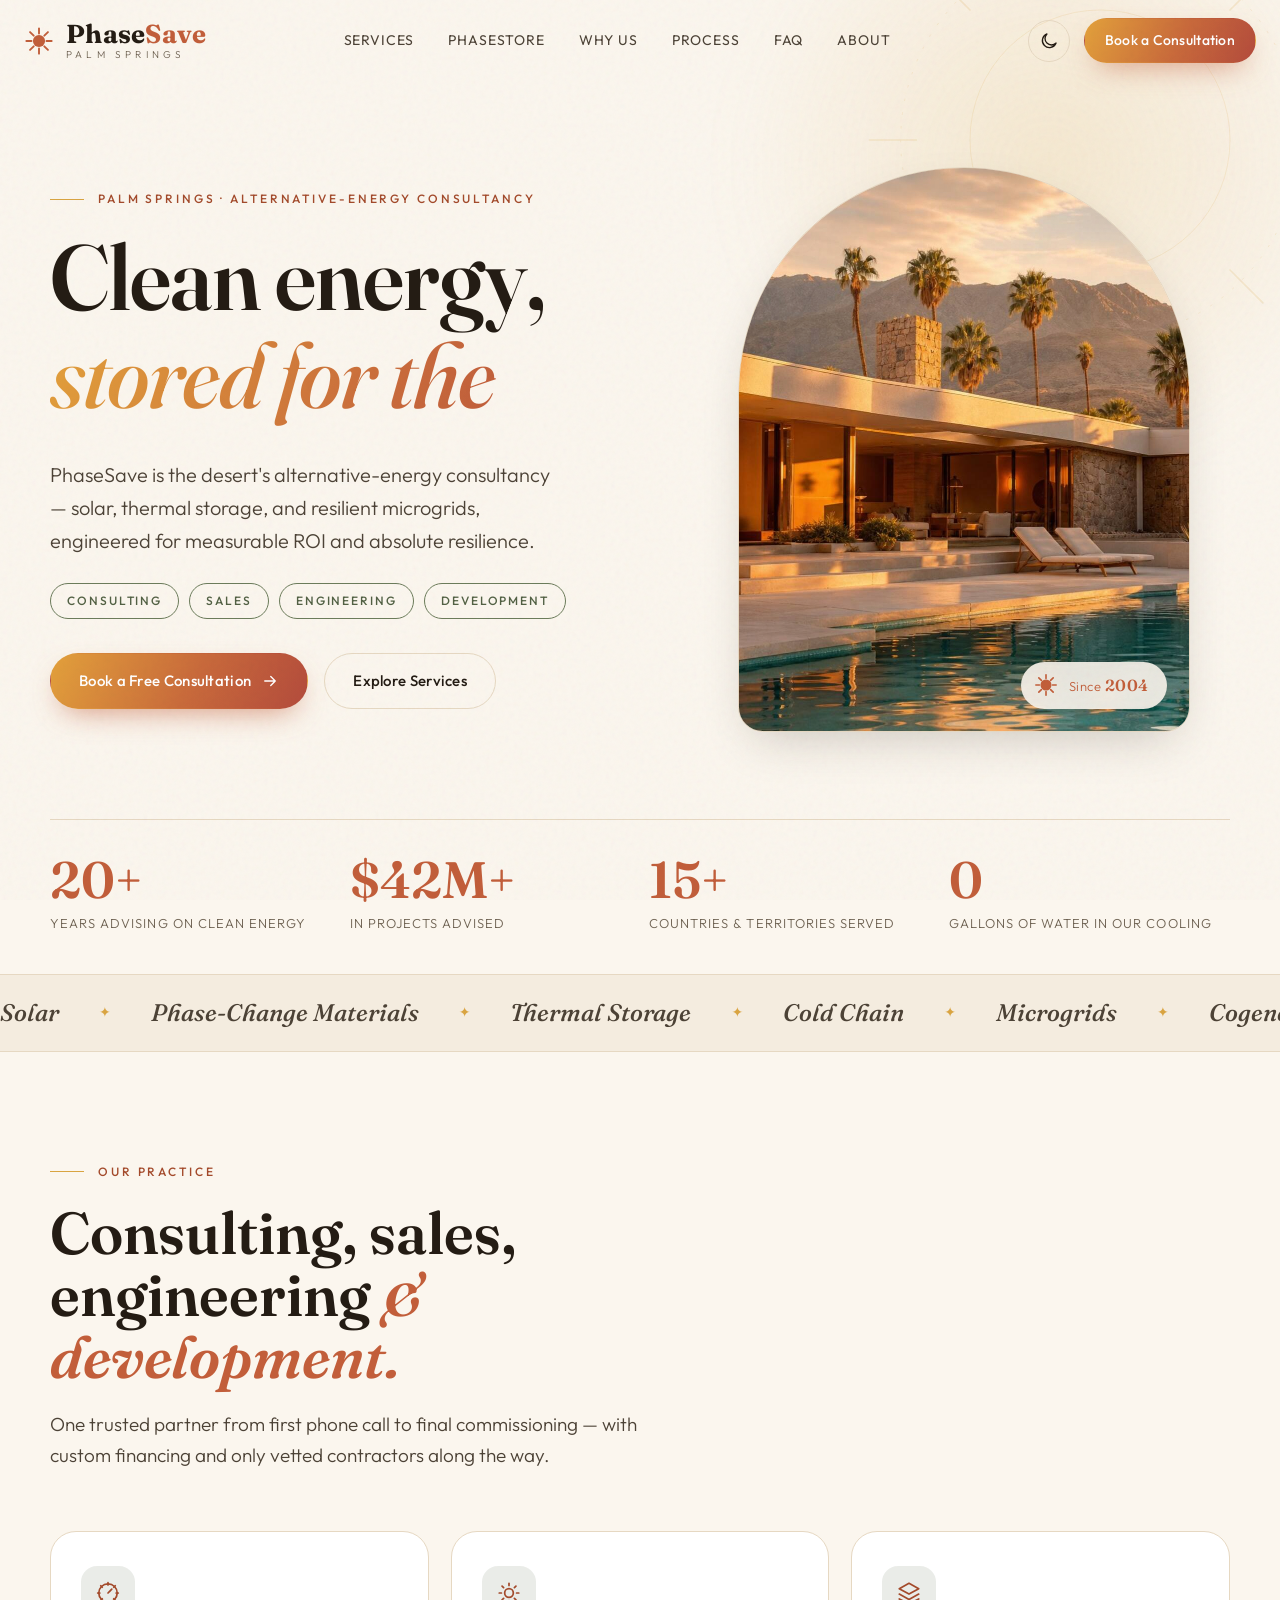
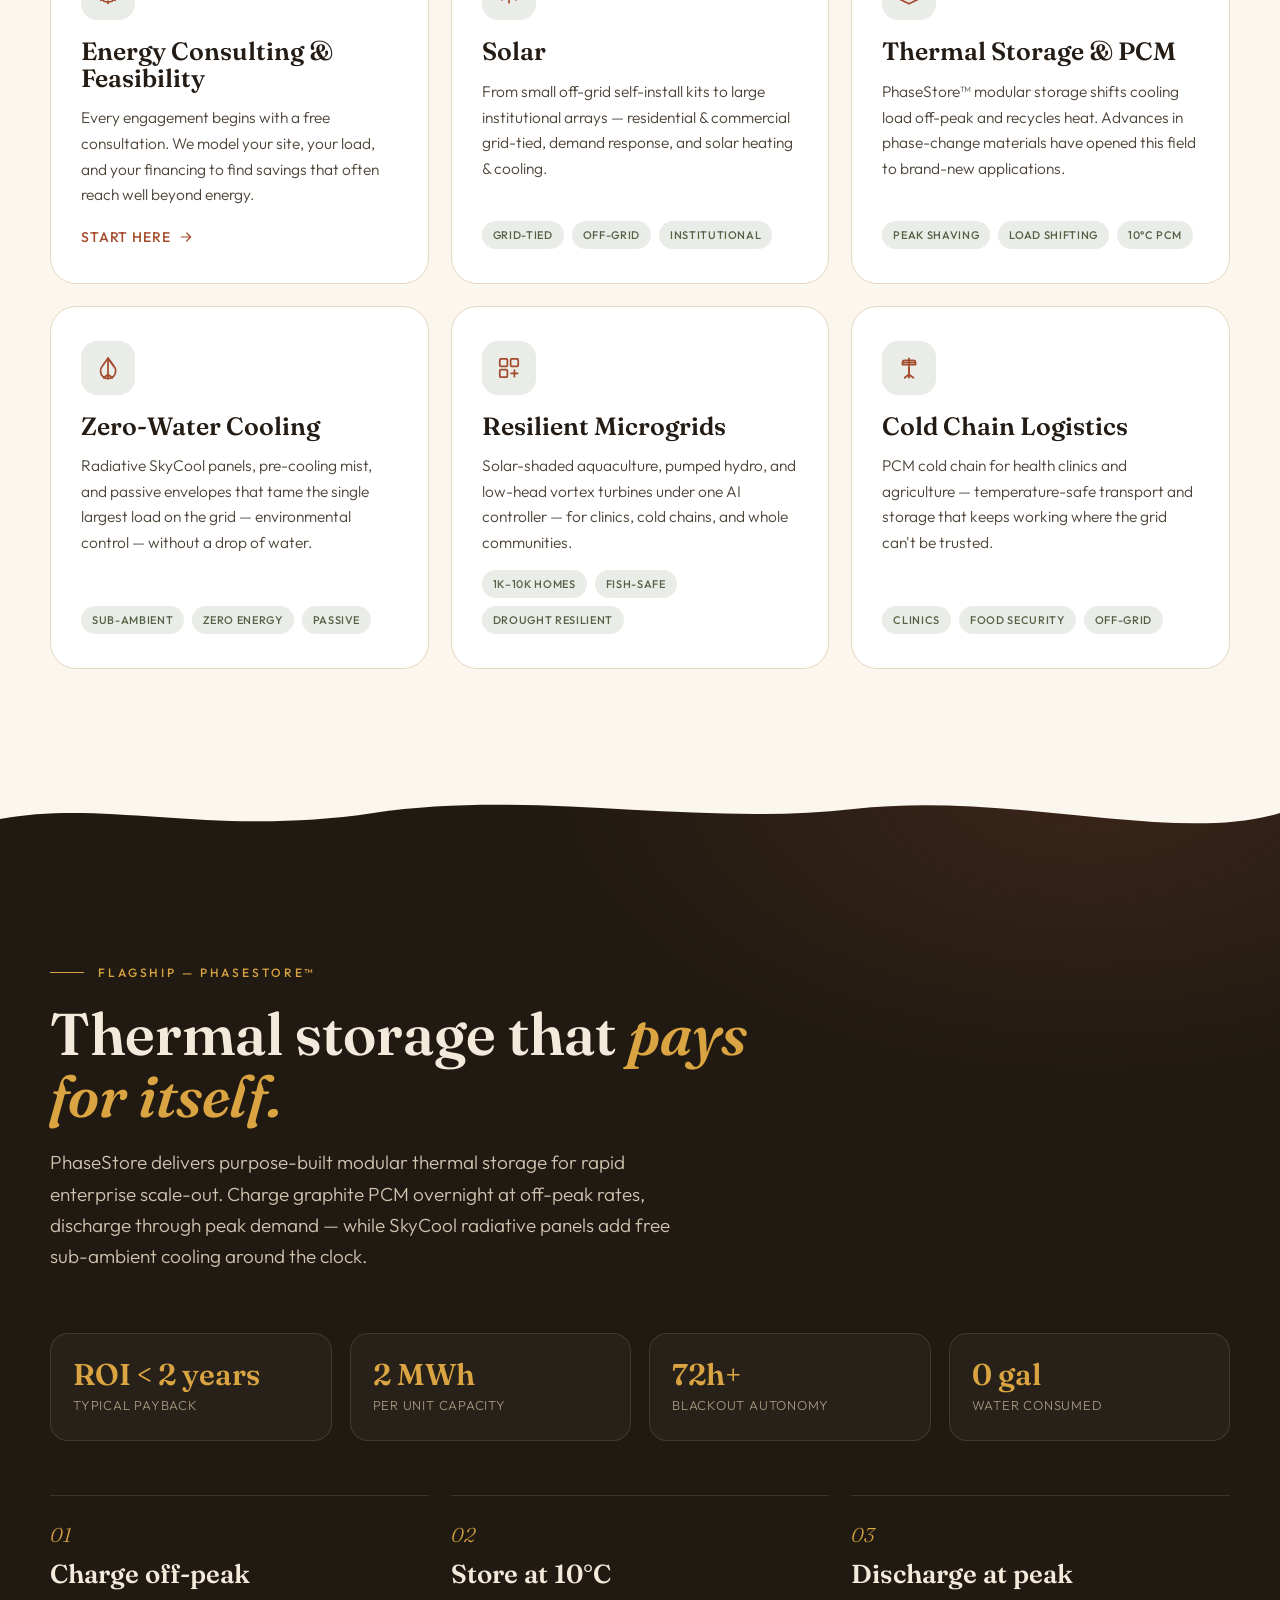
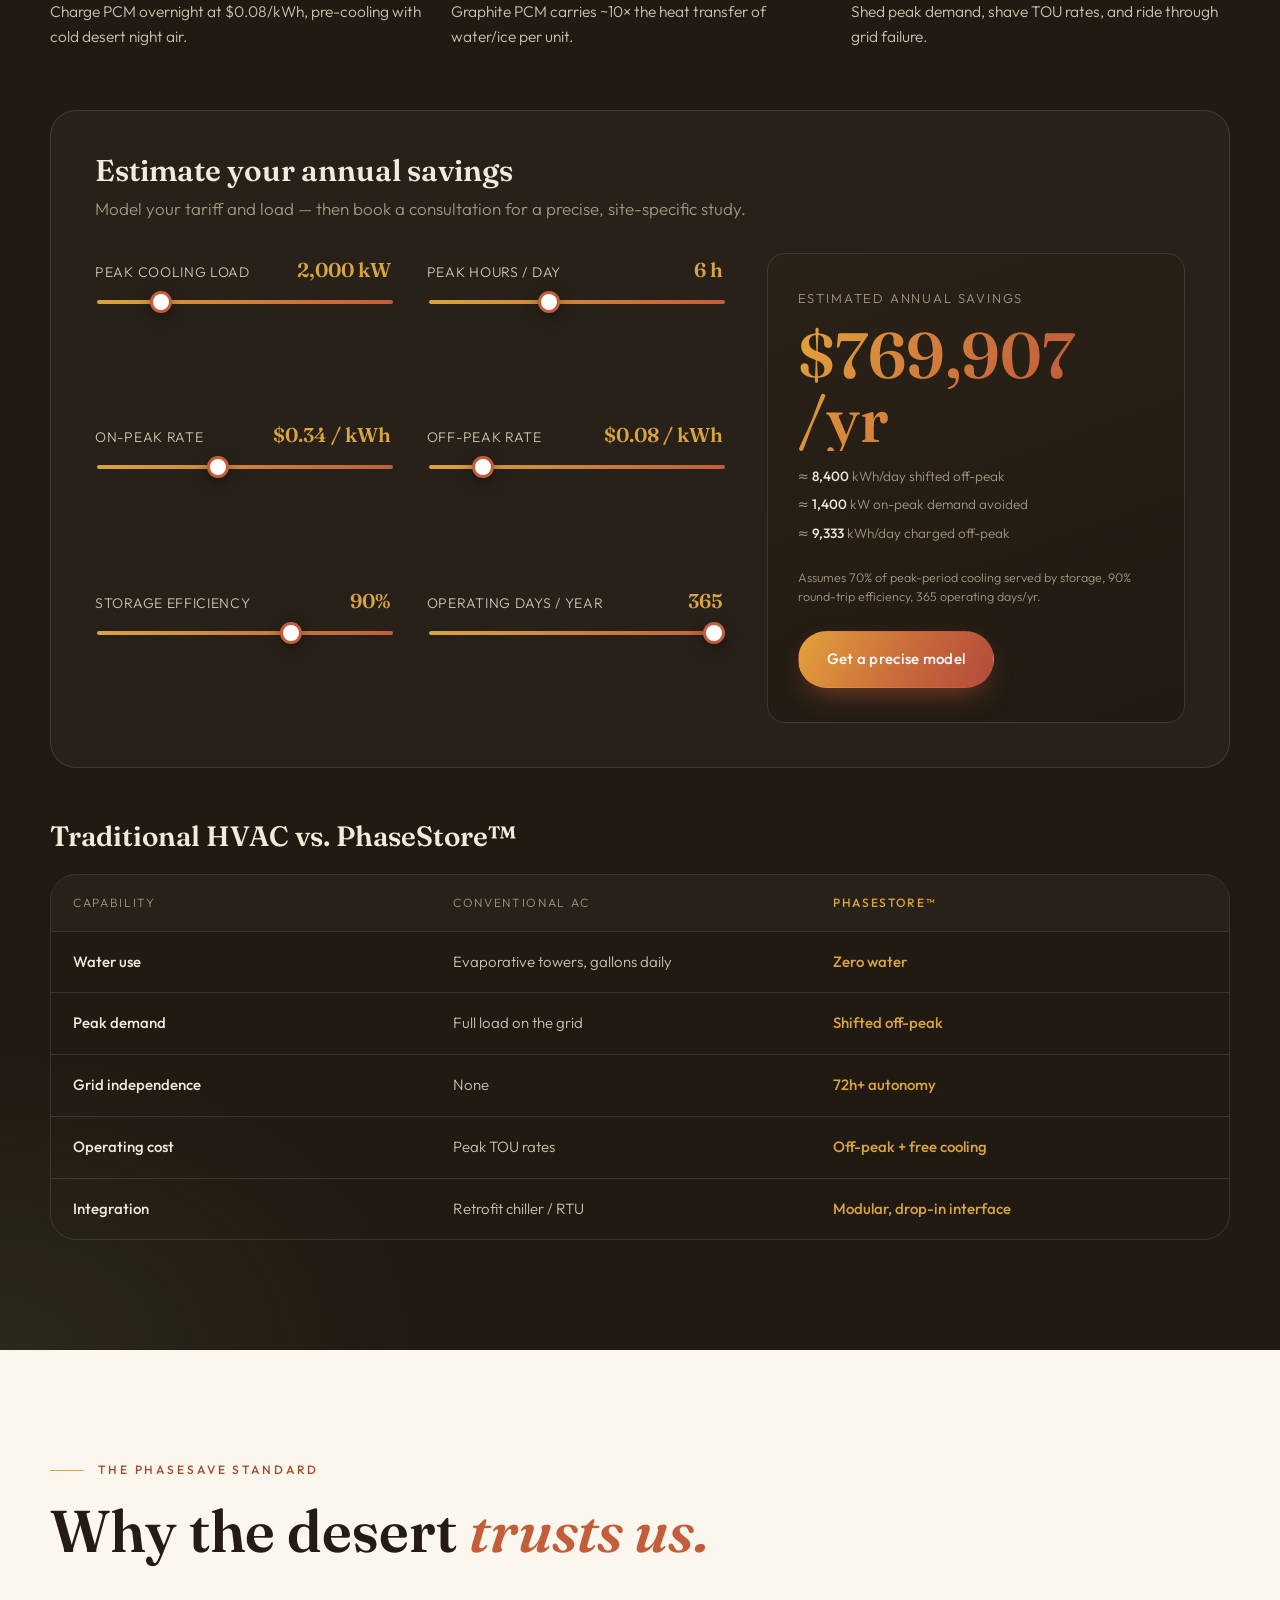
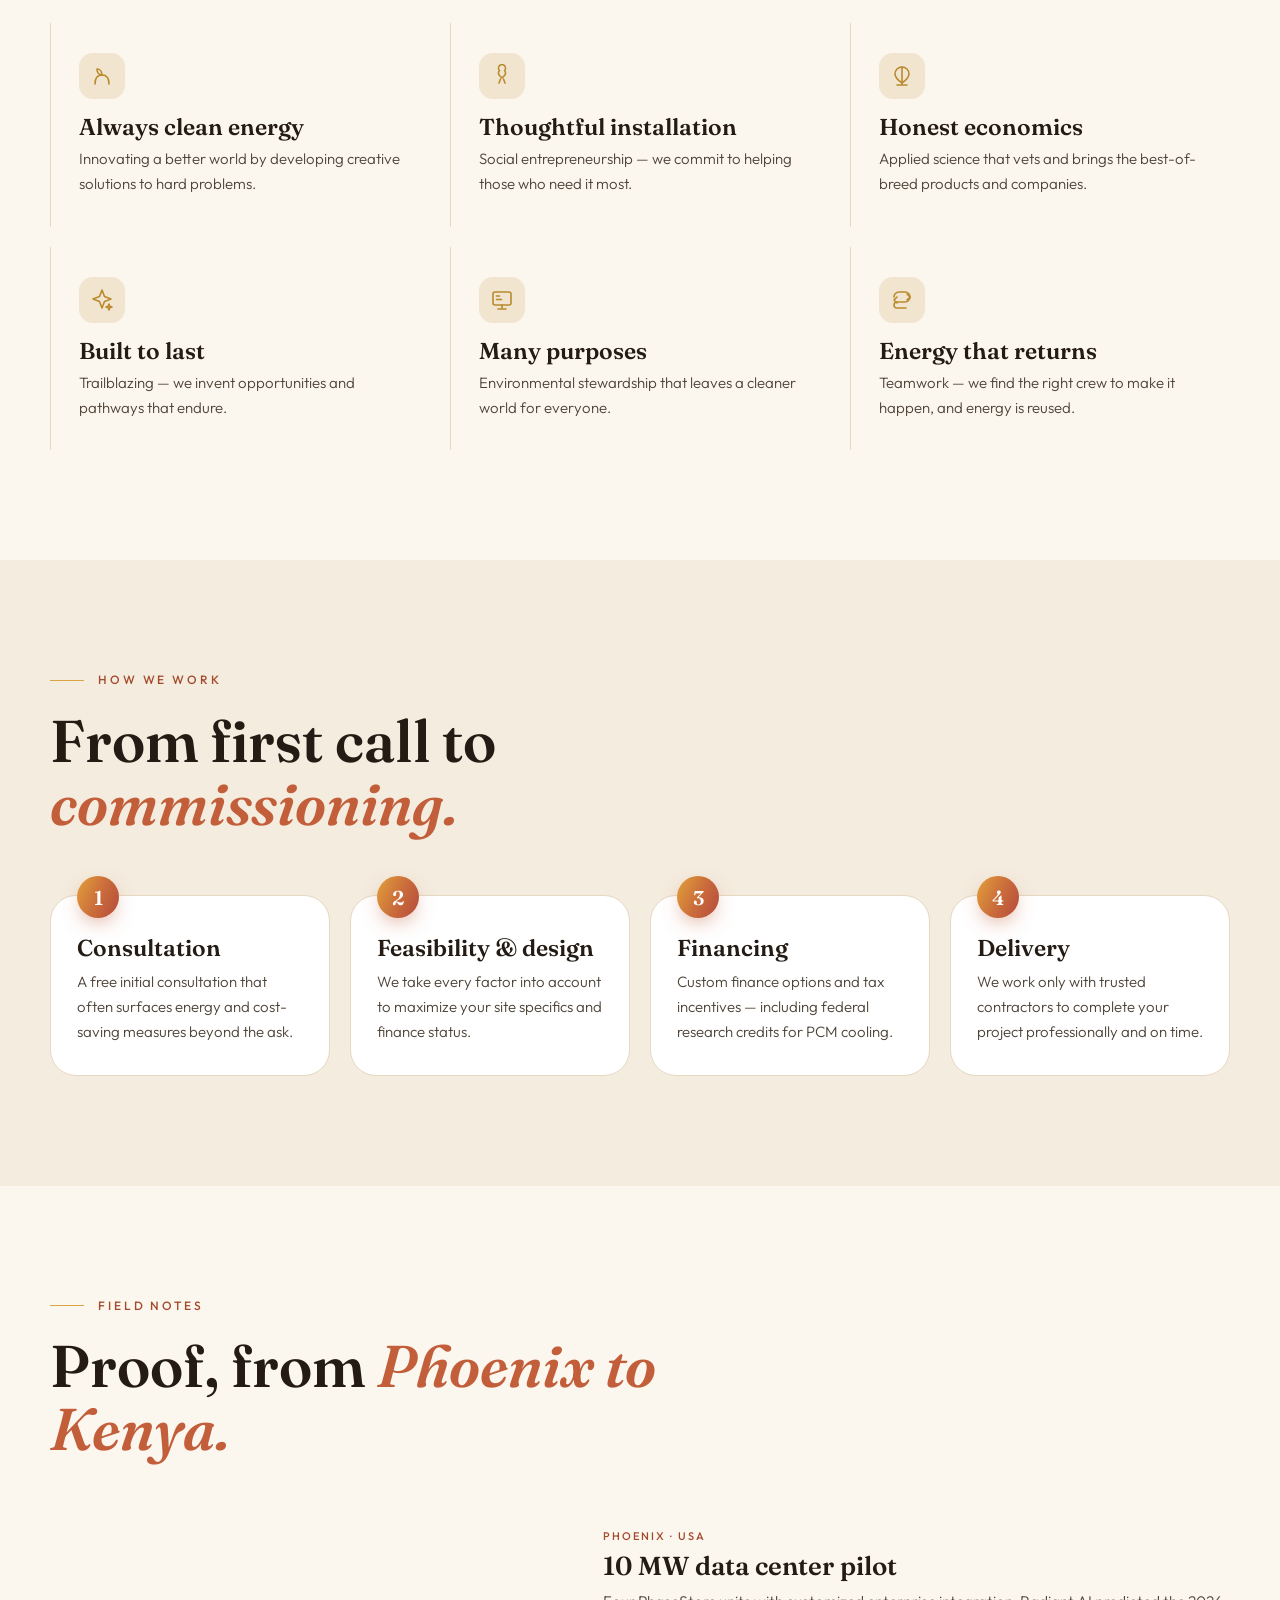
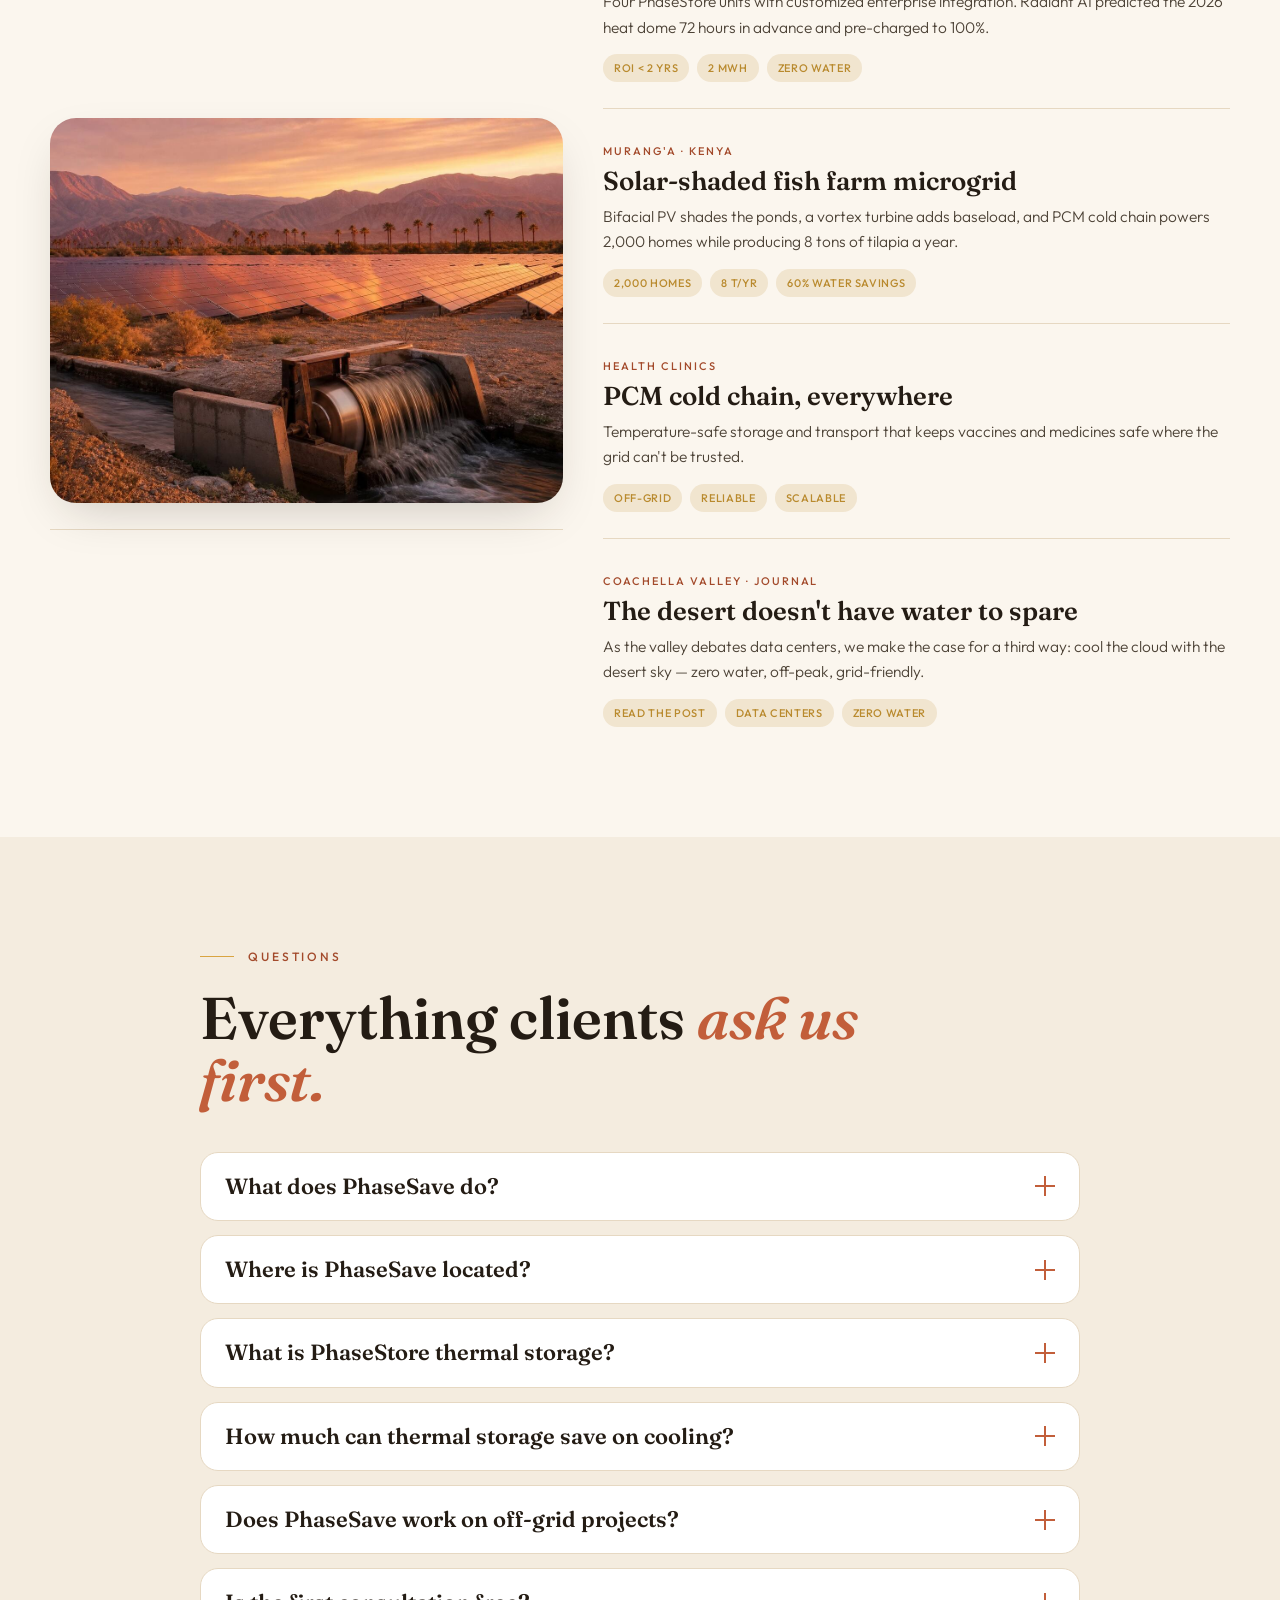
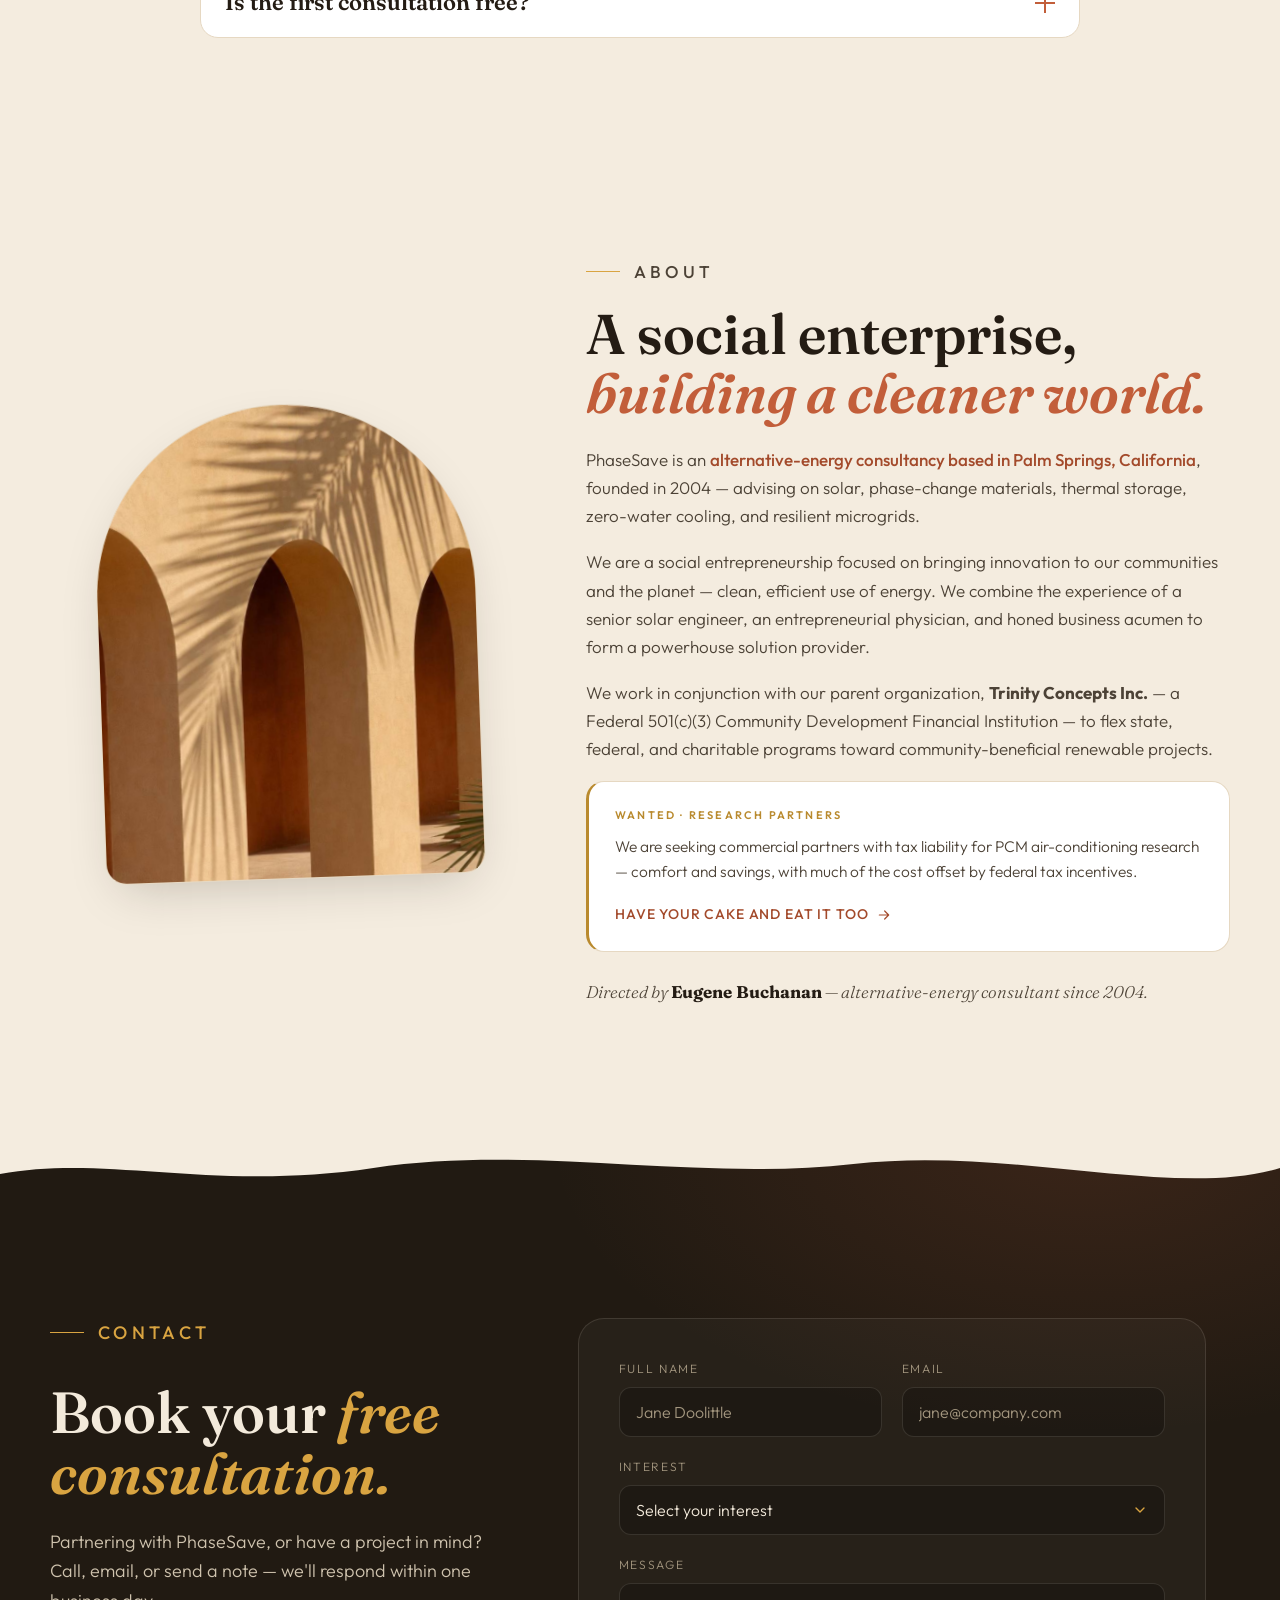
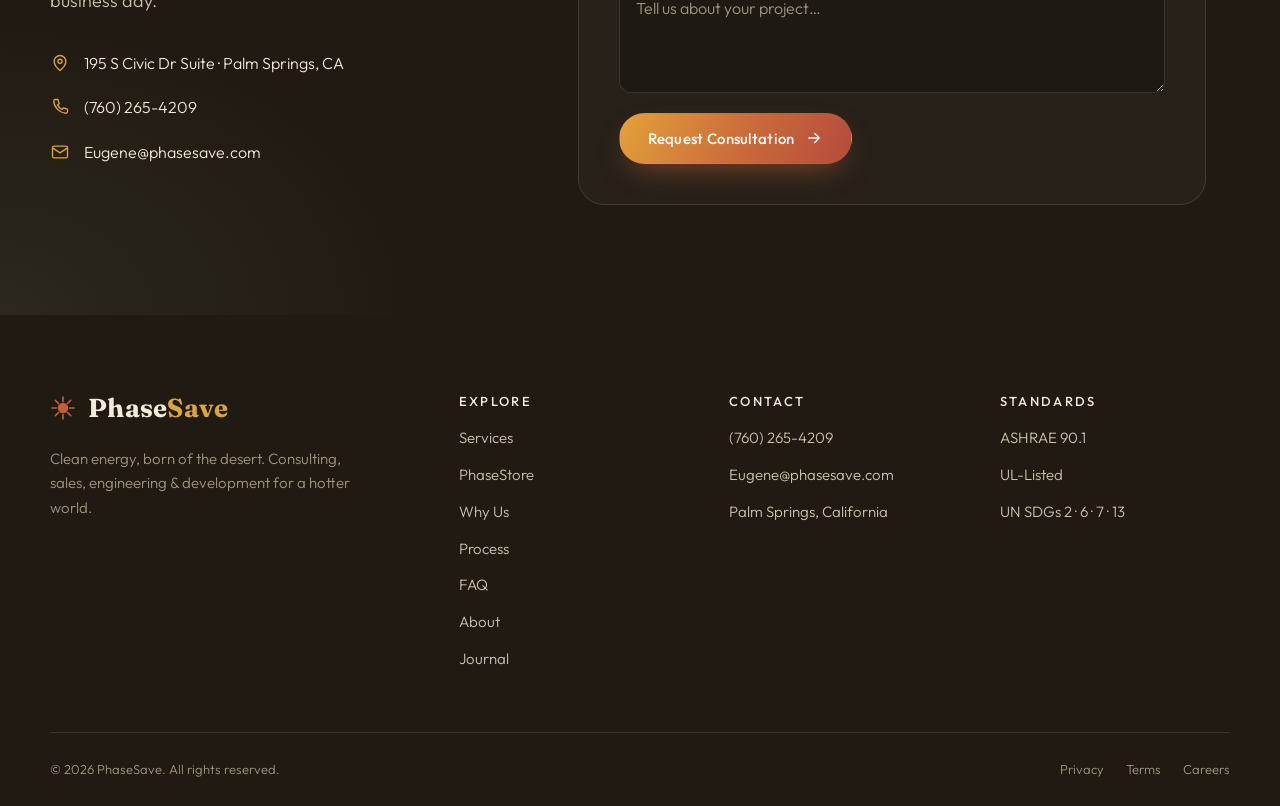
==== commit e0c0da84: "Prepare for phasesave.com launch: deployment guide, WordPress redirects, 404, and water/data-center " ====
--- a/phasesave-site/index.html
+++ b/phasesave-site/index.html
@@ -690,6 +690,12 @@
               <p>Temperature-safe storage and transport that keeps vaccines and medicines safe where the grid can't be trusted.</p>
               <span class="note__meta"><em>Off-grid</em><em>Reliable</em><em>Scalable</em></span>
             </article>
+            <article class="note reveal">
+              <span class="note__loc">Coachella Valley · Journal</span>
+              <h3><a href="blog/zero-water-data-centers-coachella-valley/">The desert doesn't have water to spare</a></h3>
+              <p>As the valley debates data centers, we make the case for a third way: cool the cloud with the desert sky — zero water, off-peak, grid-friendly.</p>
+              <span class="note__meta"><em>Read the post</em><em>Data centers</em><em>Zero water</em></span>
+            </article>
           </div>
         </div>
       </div>
@@ -870,6 +876,7 @@
         <a href="#process">Process</a>
         <a href="#faq">FAQ</a>
         <a href="#about">About</a>
+        <a href="blog/zero-water-data-centers-coachella-valley/">Journal</a>
       </div>
       <div class="footer__col">
         <h4>Contact</h4>
--- a/phasesave-site/css/styles.css
+++ b/phasesave-site/css/styles.css
@@ -938,6 +938,8 @@
   margin-bottom: 8px;
 }
 .note h3 { font-size: 26px; margin-bottom: 8px; }
+.note h3 a { transition: color 0.3s var(--ease); }
+.note h3 a:hover { color: var(--accent); }
 .note p { font-size: 15.5px; color: var(--ink-2); margin-bottom: 14px; }
 .note__meta { display: flex; flex-wrap: wrap; gap: 8px; }
 .note__meta em {
@@ -1005,6 +1007,176 @@
 
 .about__define { font-size: 18px; color: var(--ink); }
 .about__define strong { color: var(--accent); font-weight: 500; }
+
+/* ============================================================
+   Blog article
+   ============================================================ */
+.article { padding-bottom: 0; }
+.article__hero {
+  padding: 150px 0 40px;
+  border-bottom: 1px solid var(--line);
+}
+.breadcrumb {
+  display: flex;
+  gap: 10px;
+  font-size: 12px;
+  letter-spacing: 0.14em;
+  text-transform: uppercase;
+  color: var(--ink-3);
+  margin-bottom: 28px;
+}
+.breadcrumb a { color: var(--accent); }
+.breadcrumb a:hover { color: var(--clay); }
+
+.article__title {
+  font-size: clamp(36px, 5.2vw, 64px);
+  font-weight: 600;
+  line-height: 1.05;
+  max-width: 900px;
+  margin-bottom: 24px;
+}
+.article__title em { font-style: italic; color: var(--clay); }
+.article__deck {
+  font-size: 21px;
+  color: var(--ink-2);
+  max-width: 720px;
+  margin-bottom: 28px;
+  font-weight: 300;
+}
+.article__meta {
+  display: flex;
+  flex-wrap: wrap;
+  gap: 10px 22px;
+  font-size: 13px;
+  letter-spacing: 0.06em;
+  text-transform: uppercase;
+  color: var(--ink-3);
+}
+.article__meta strong { color: var(--ink); font-weight: 500; }
+
+.article__figure {
+  margin: 0 auto;
+  width: min(1180px, 100% - 48px);
+  padding: 56px 0 0;
+}
+.article__figure img {
+  width: 100%;
+  aspect-ratio: 16 / 9;
+  object-fit: cover;
+  border-radius: var(--radius-lg);
+  box-shadow: var(--shadow-md);
+}
+
+.article__body {
+  max-width: 760px;
+  padding: 72px 0 110px;
+}
+.article__summary {
+  background: var(--surface);
+  border: 1px solid var(--line);
+  border-left: 3px solid var(--brass);
+  border-radius: var(--radius);
+  padding: 24px 26px;
+  margin-bottom: 44px;
+}
+.article__summary p { font-size: 17px; color: var(--ink-2); margin: 0; }
+.article__summary strong { color: var(--ink); }
+
+.article__body h2 {
+  font-size: clamp(27px, 3.4vw, 36px);
+  margin: 52px 0 18px;
+}
+.article__body h2:first-of-type { margin-top: 0; }
+.article__body p {
+  font-size: 18px;
+  line-height: 1.8;
+  color: var(--ink-2);
+  margin: 0 0 22px;
+}
+.article__body a {
+  color: var(--accent);
+  text-decoration: underline;
+  text-decoration-color: rgba(163, 74, 43, 0.4);
+  text-underline-offset: 3px;
+  transition: color 0.3s var(--ease), text-decoration-color 0.3s var(--ease);
+}
+.article__body a:hover { color: var(--clay); text-decoration-color: var(--clay); }
+.article__body strong { color: var(--ink); font-weight: 500; }
+
+.article__steps, .article__list { margin: 0 0 26px; padding-left: 0; }
+.article__steps { list-style: none; counter-reset: step; display: flex; flex-direction: column; gap: 18px; }
+.article__steps li {
+  counter-increment: step;
+  position: relative;
+  padding-left: 58px;
+  font-size: 18px;
+  line-height: 1.7;
+  color: var(--ink-2);
+}
+.article__steps li::before {
+  content: counter(step);
+  position: absolute;
+  left: 0;
+  top: 2px;
+  width: 40px;
+  height: 40px;
+  border-radius: 50%;
+  display: grid;
+  place-items: center;
+  background: var(--sun-gradient);
+  color: #fff;
+  font-family: var(--font-display);
+  font-size: 19px;
+  font-weight: 600;
+  box-shadow: 0 8px 22px -8px rgba(194, 94, 58, 0.8);
+}
+.article__steps li strong { display: block; color: var(--ink); }
+.article__list { padding-left: 22px; display: flex; flex-direction: column; gap: 12px; }
+.article__list li { font-size: 18px; line-height: 1.7; color: var(--ink-2); }
+.article__list li::marker { color: var(--clay); }
+.article__list strong { color: var(--ink); font-weight: 500; }
+
+.article__quote {
+  margin: 46px 0;
+  padding: 30px 34px;
+  border: 0;
+  border-left: 3px solid var(--clay);
+  background: var(--bg-2);
+  border-radius: 0 var(--radius) var(--radius) 0;
+}
+.article__quote p {
+  font-family: var(--font-display);
+  font-style: italic;
+  font-size: clamp(23px, 3vw, 30px);
+  line-height: 1.35;
+  color: var(--ink);
+  margin: 0;
+}
+
+.article__cta {
+  margin-top: 46px;
+  background: var(--night);
+  color: var(--cream);
+  border-radius: var(--radius-lg);
+  padding: 40px;
+  text-align: center;
+  display: flex;
+  flex-direction: column;
+  align-items: center;
+  gap: 12px;
+  background-image: radial-gradient(500px 240px at 50% 0%, rgba(194, 94, 58, 0.25), transparent 70%);
+}
+.article__cta h3 { color: var(--cream); font-size: 28px; }
+.article__cta p { color: var(--cream-2); margin: 0 0 8px; font-size: 17px; }
+.article__disclaimer { font-size: 12.5px !important; color: var(--cream-3) !important; margin: 10px 0 0 !important; max-width: 460px; }
+
+@media (max-width: 620px) {
+  .article__hero { padding-top: 130px; }
+  .article__figure { width: calc(100% - 40px); }
+  .article__body { padding: 48px 0 80px; }
+  .article__steps li { padding-left: 0; padding-top: 52px; }
+  .article__cta { padding: 28px 22px; }
+}
 
 /* ============================================================
    FAQ (AEO / voice-search friendly)
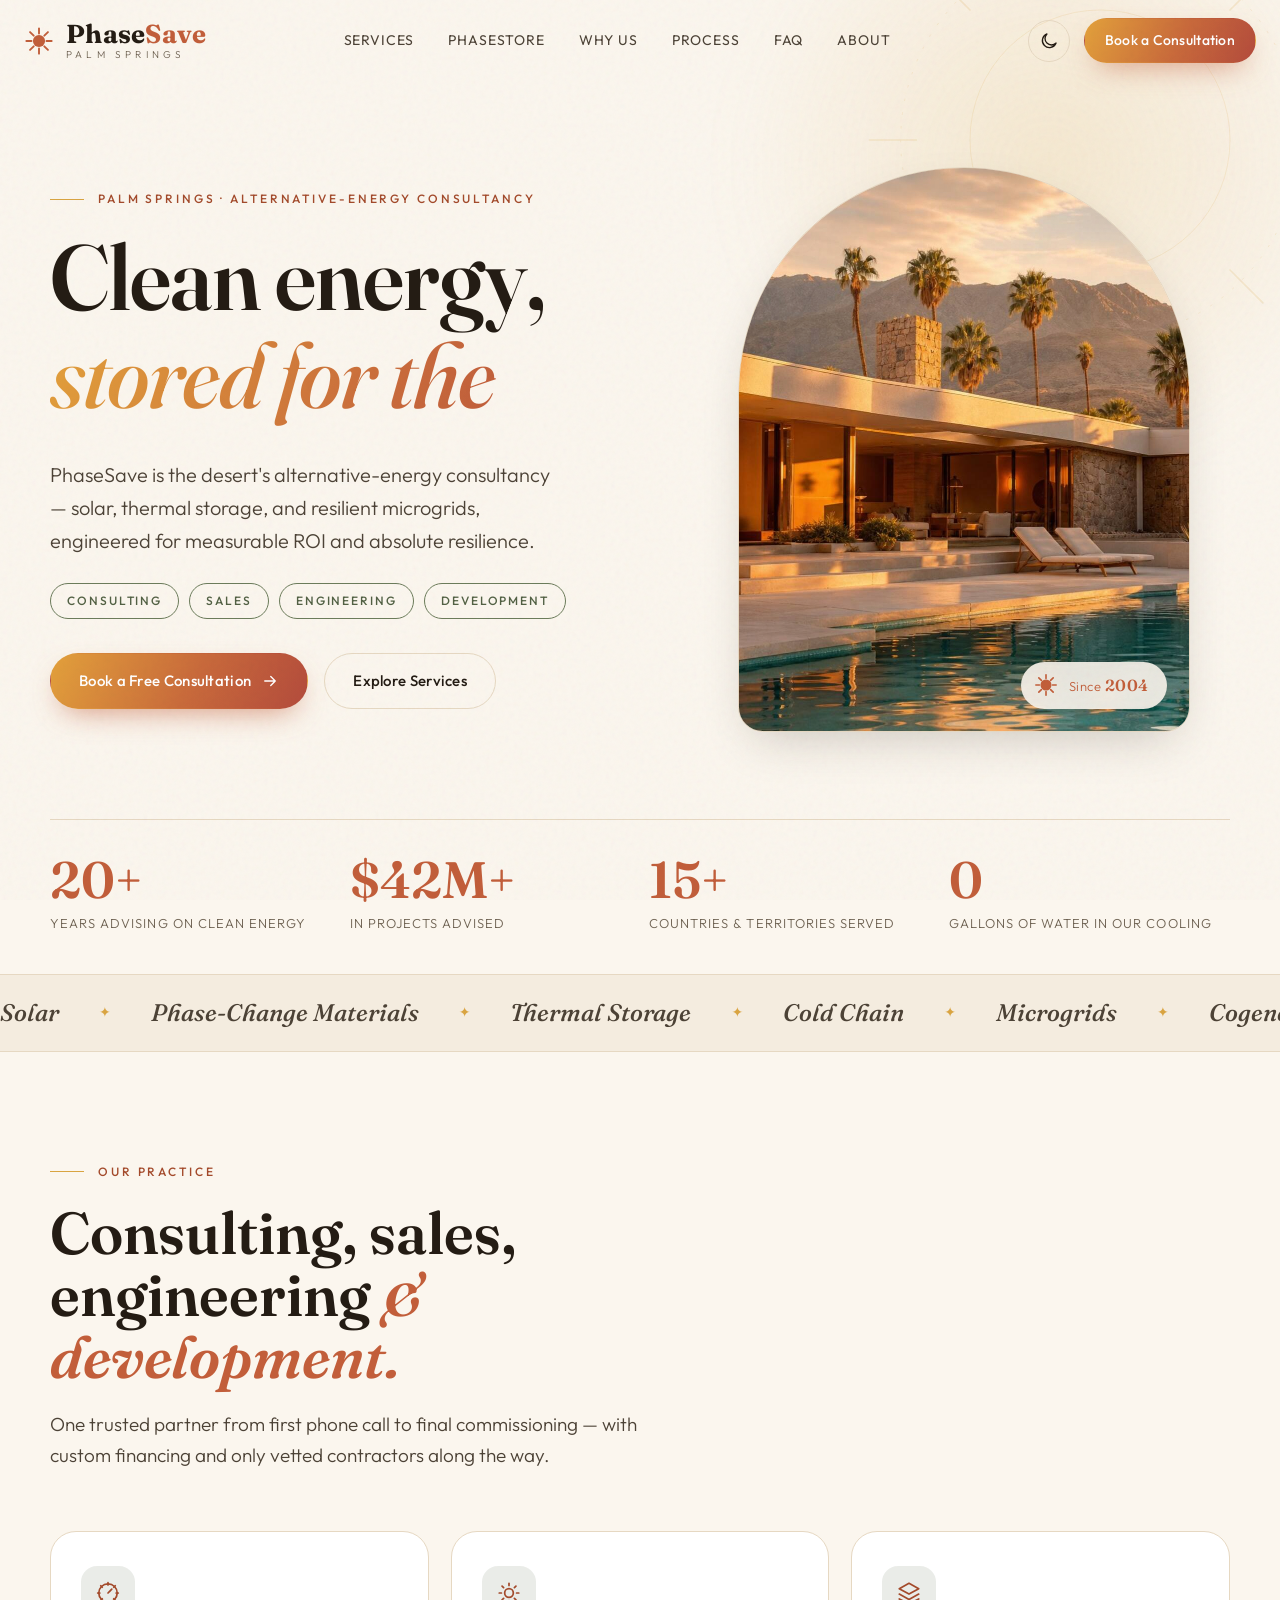
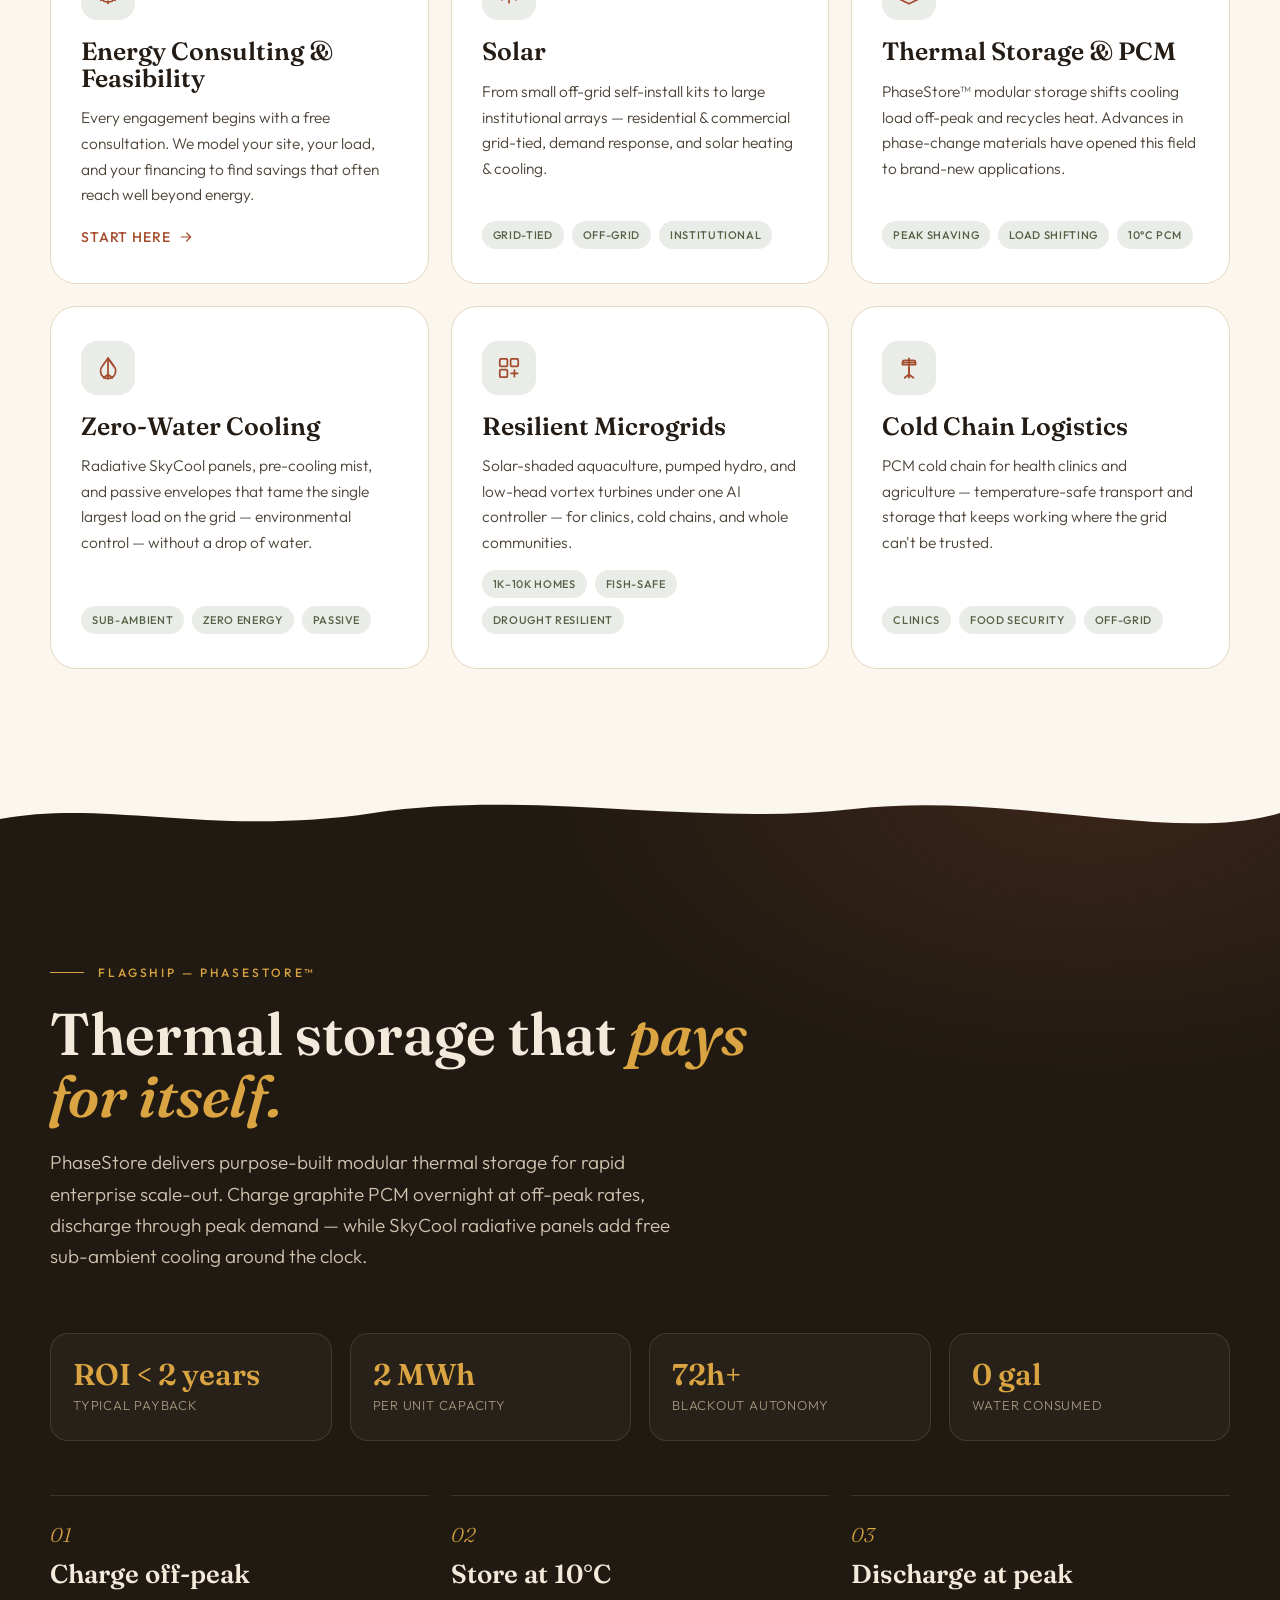
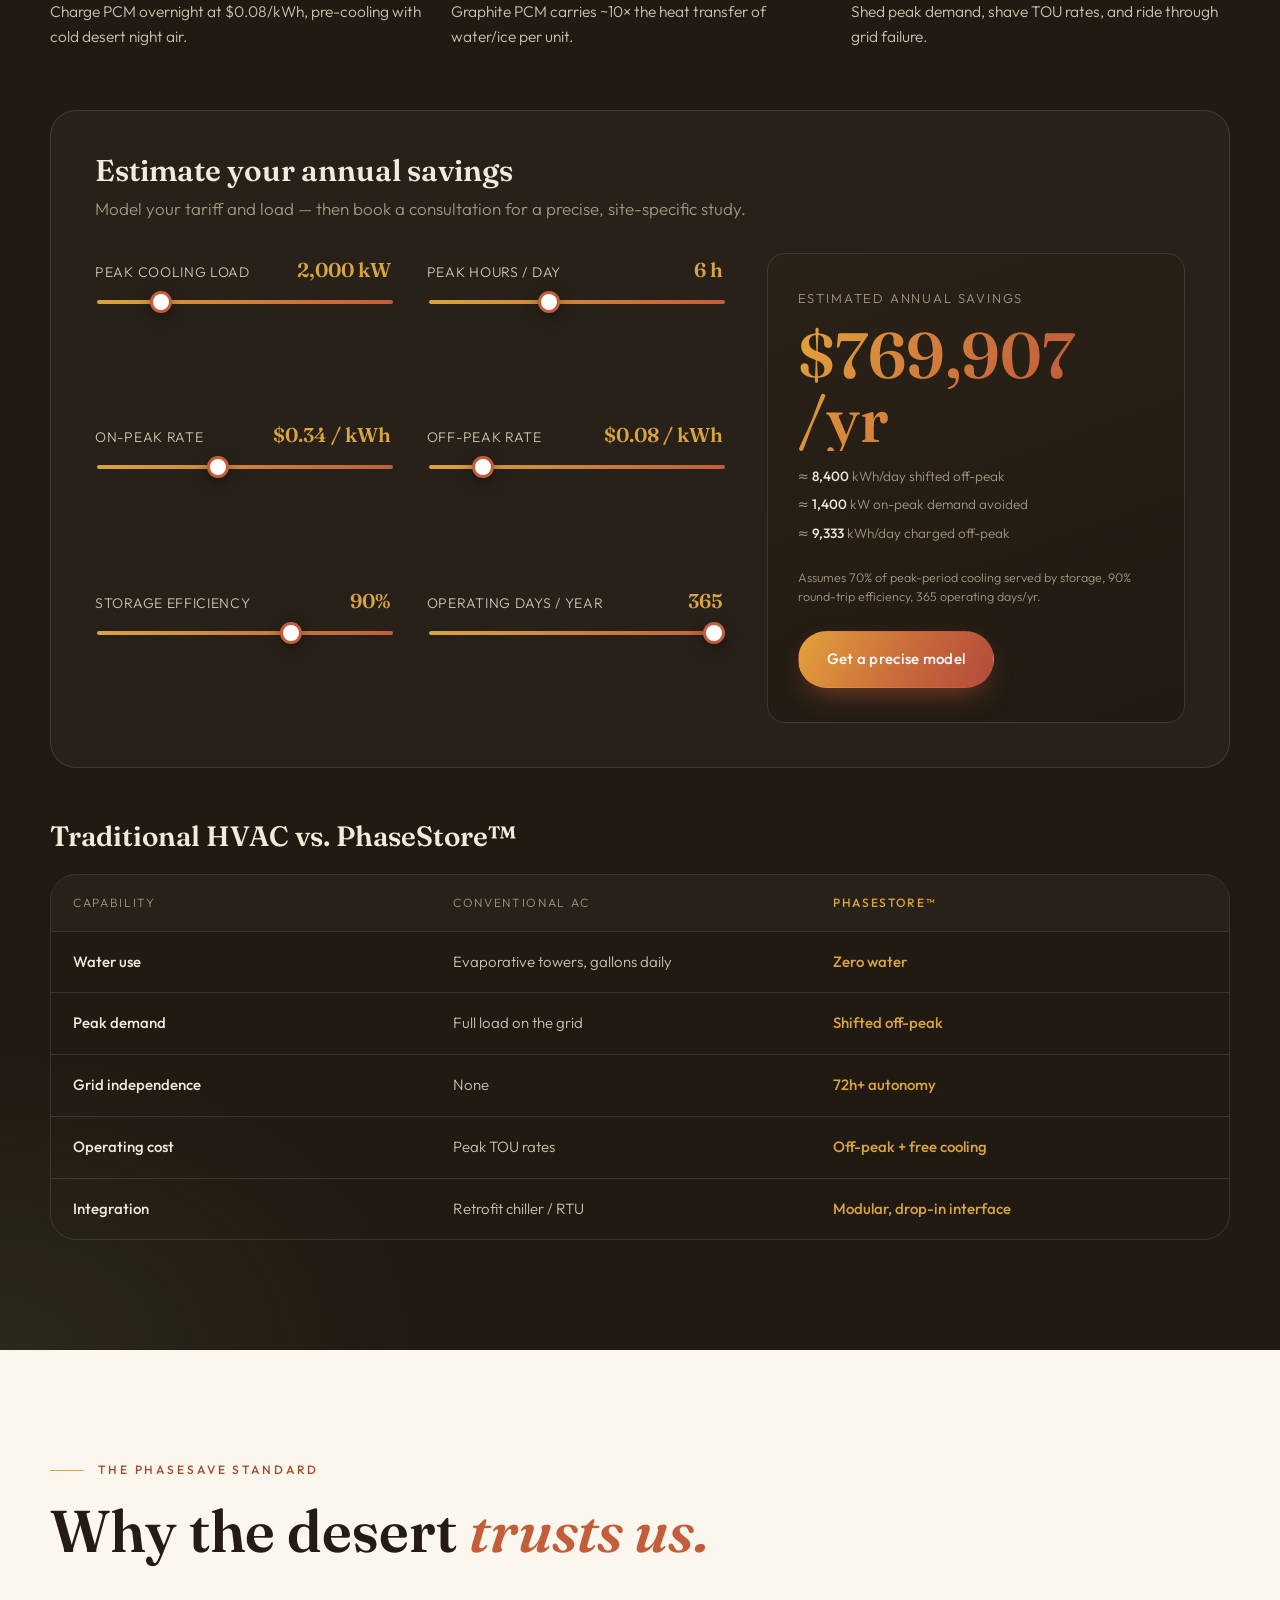
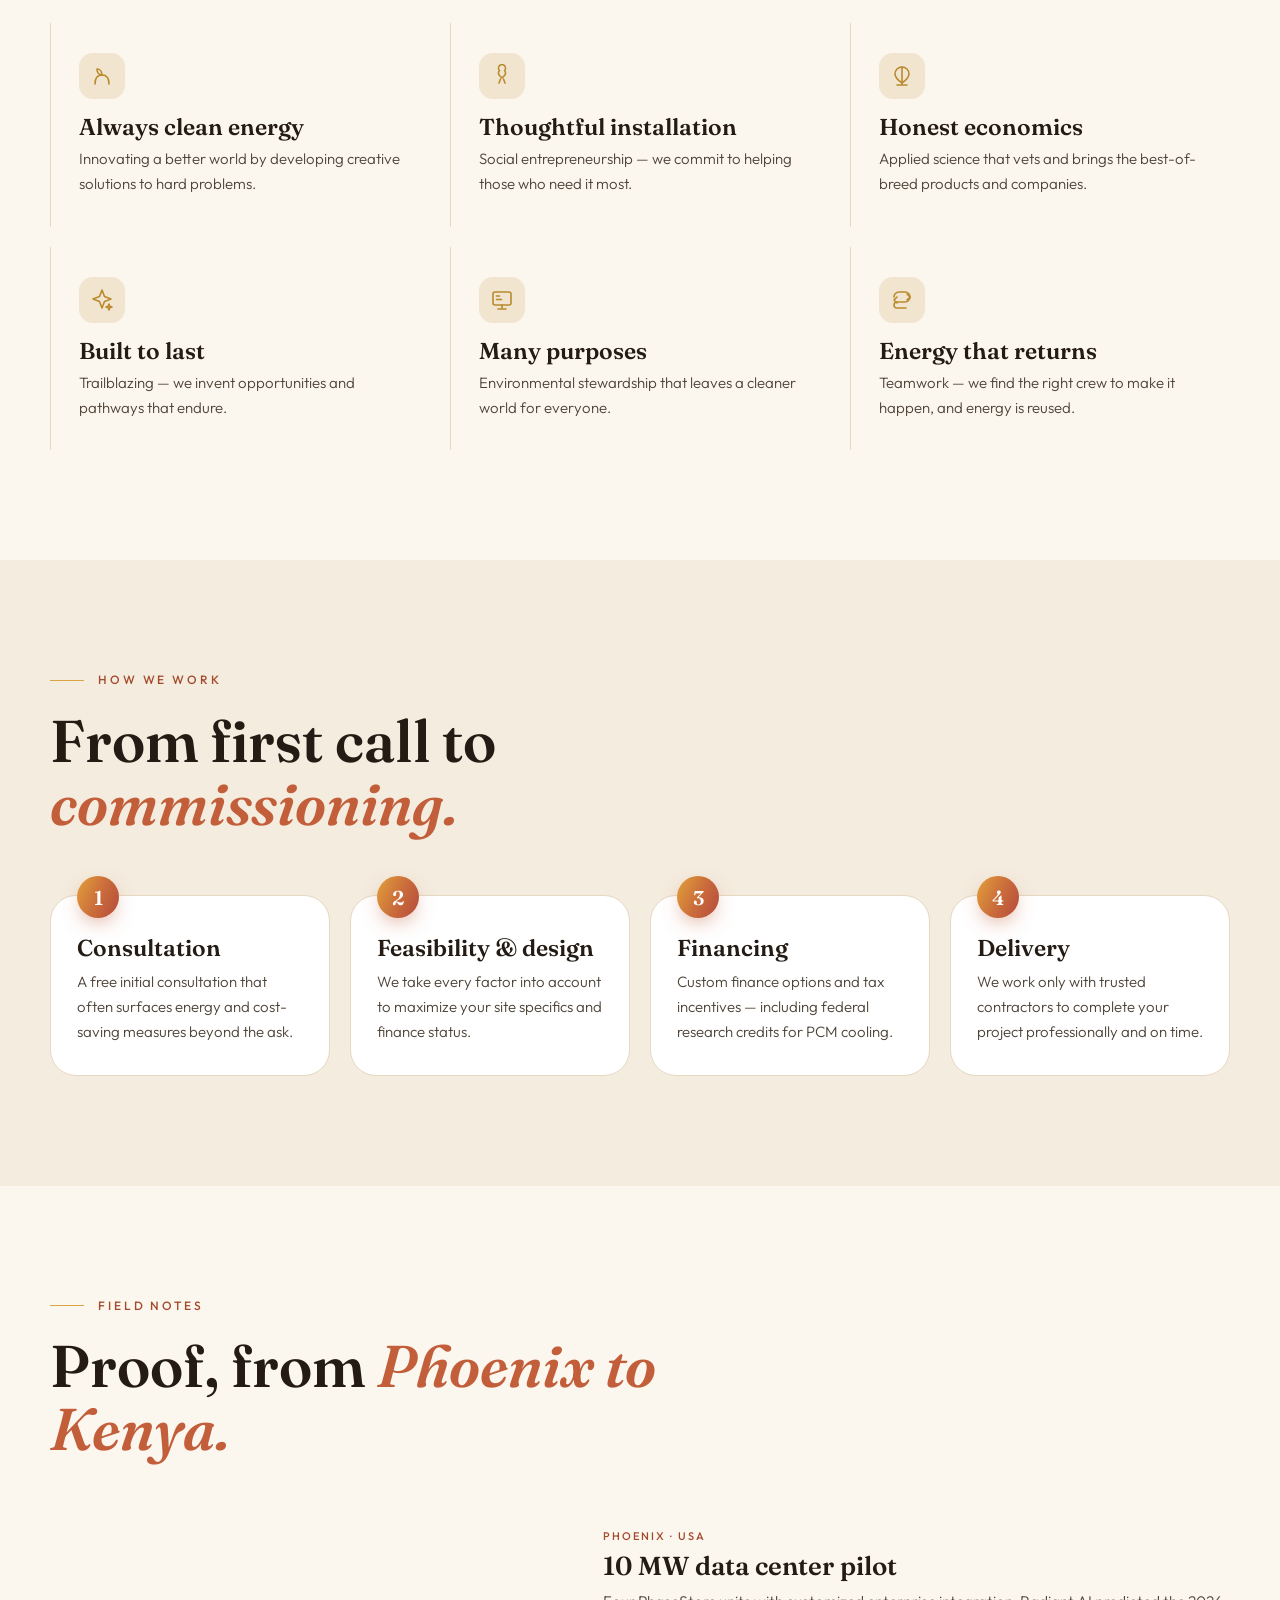
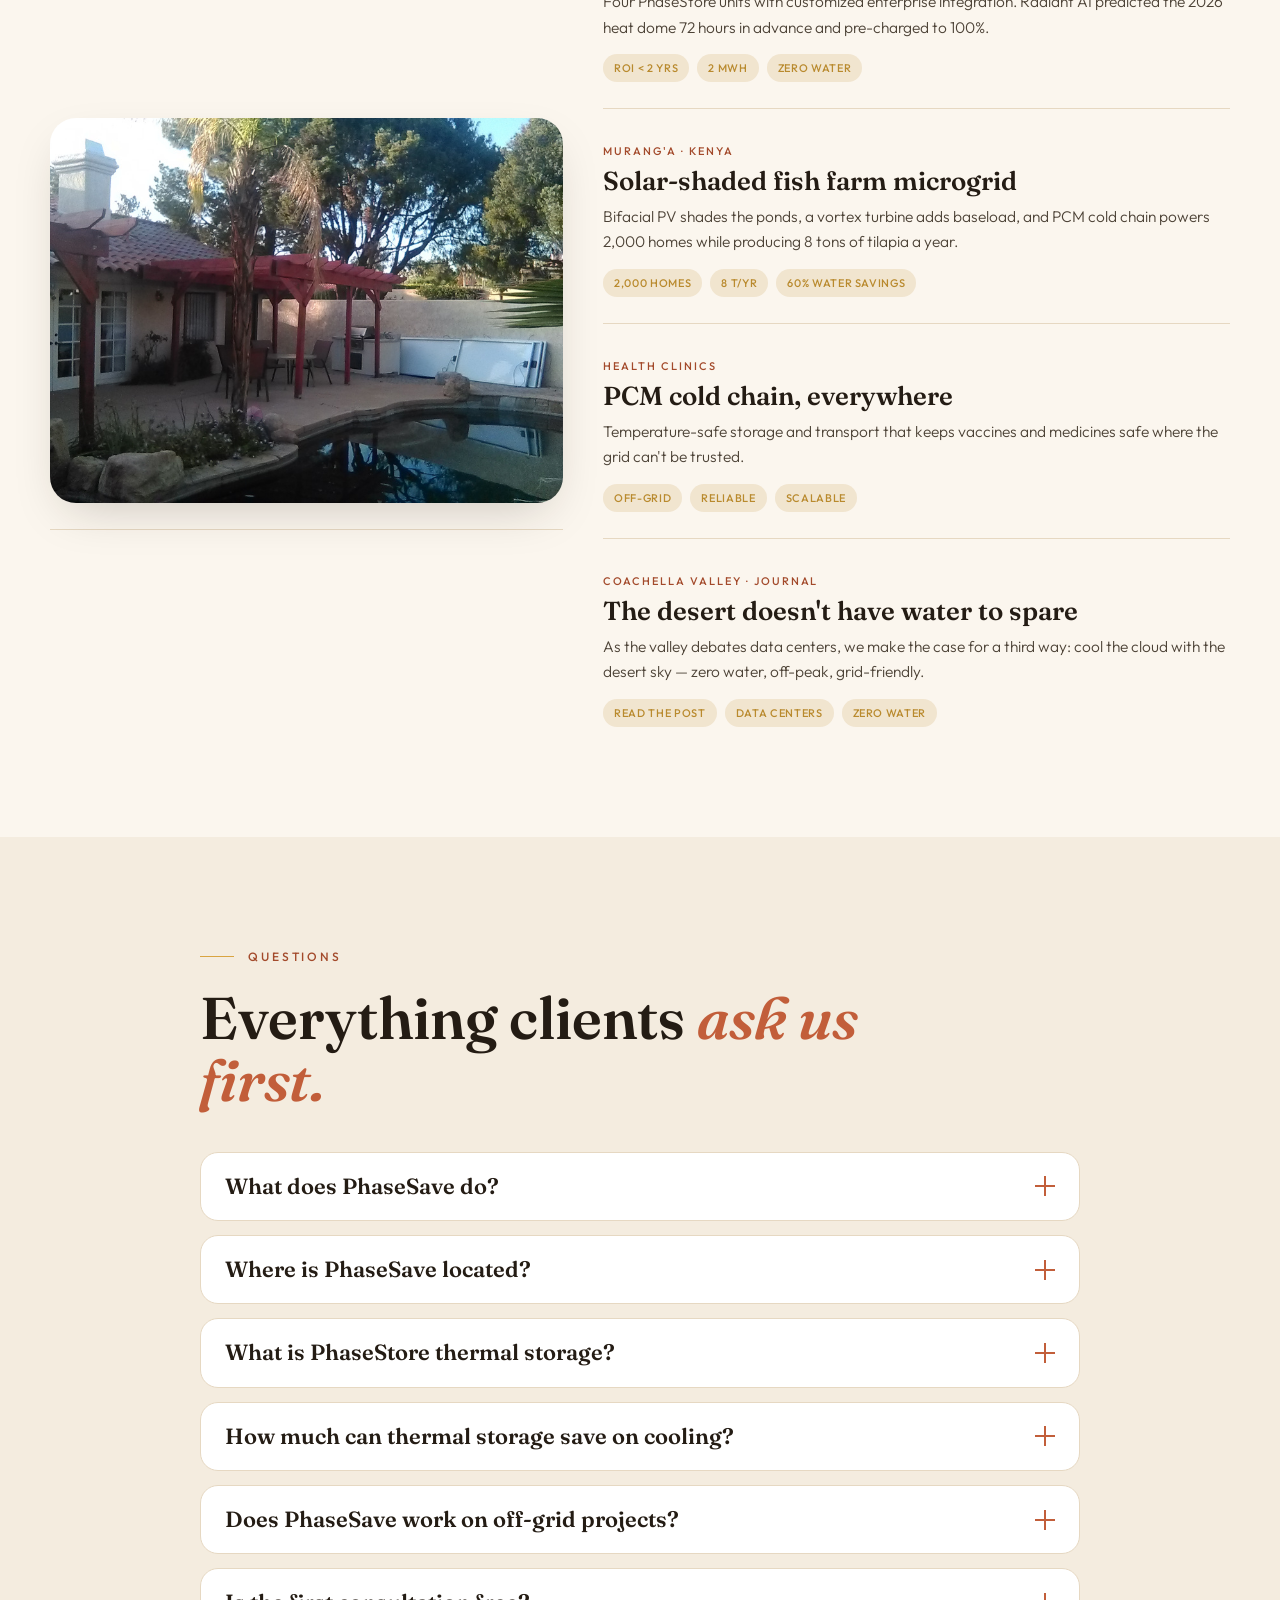
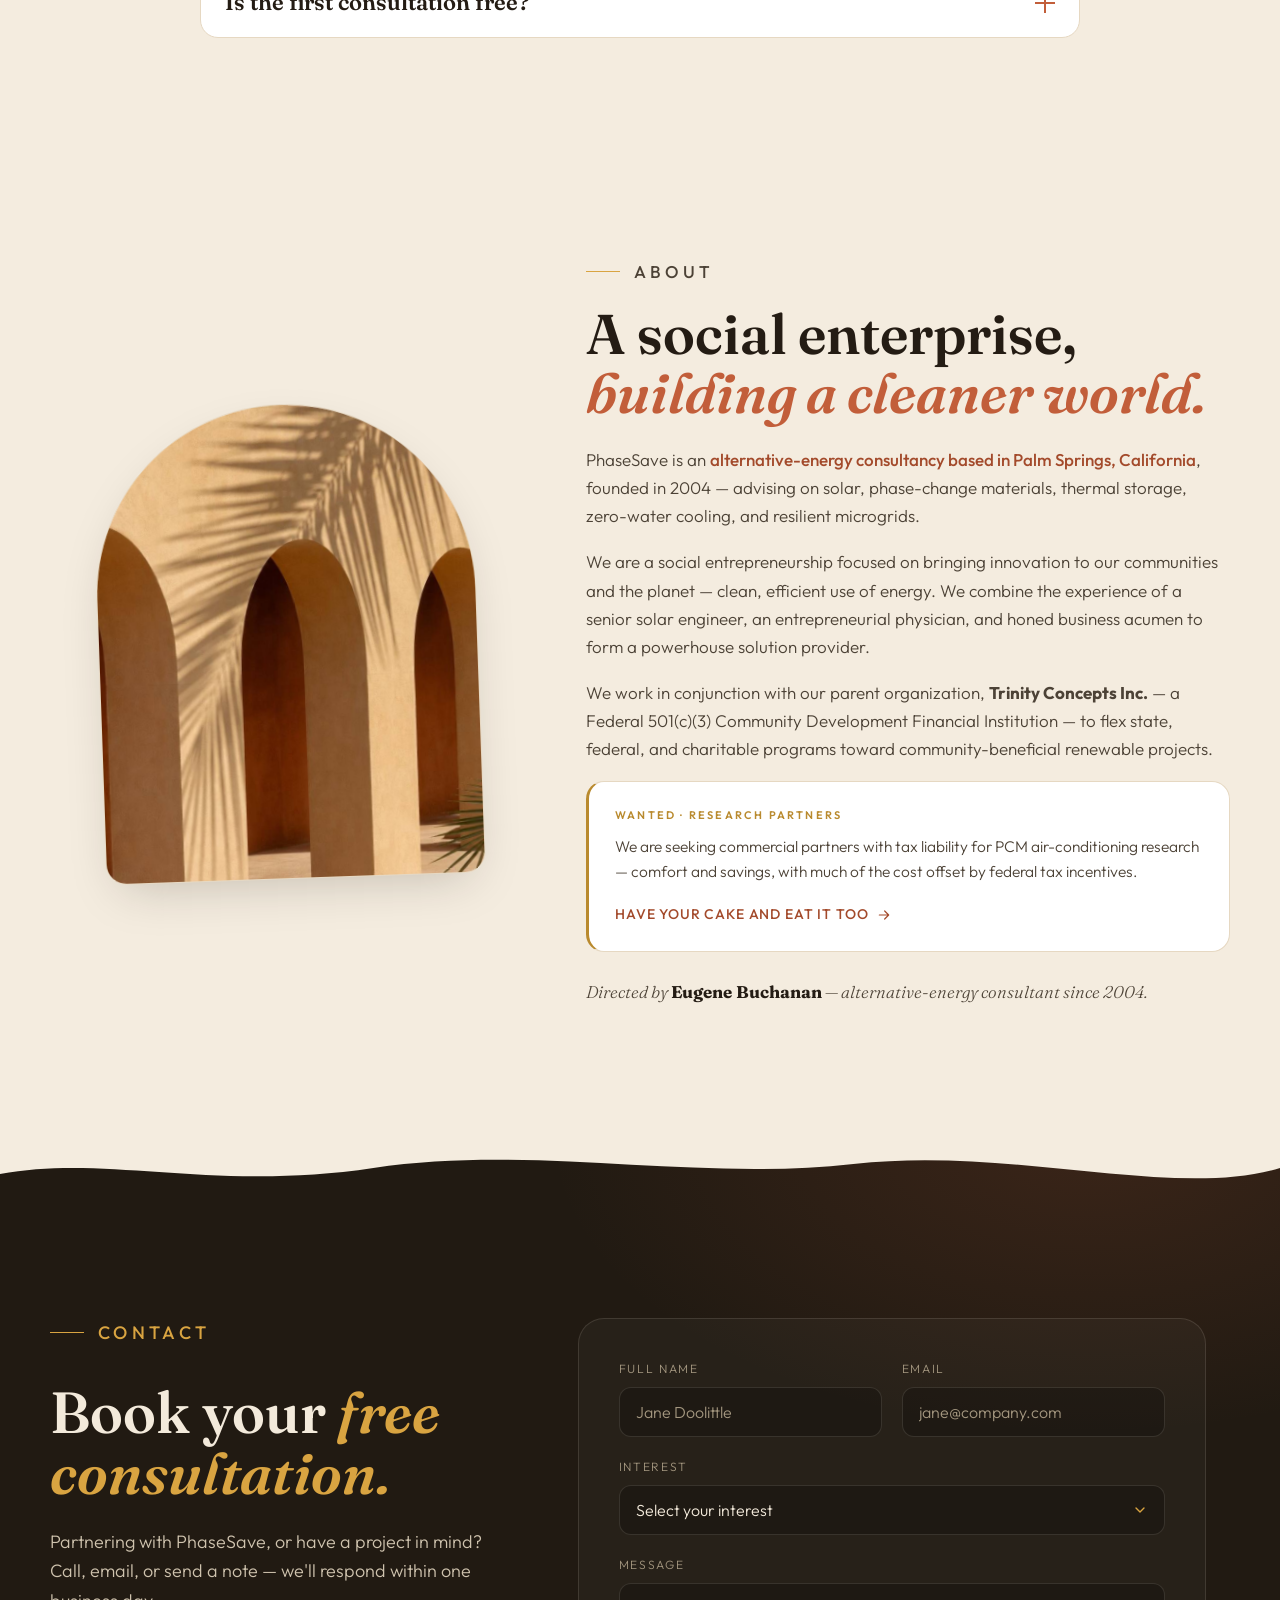
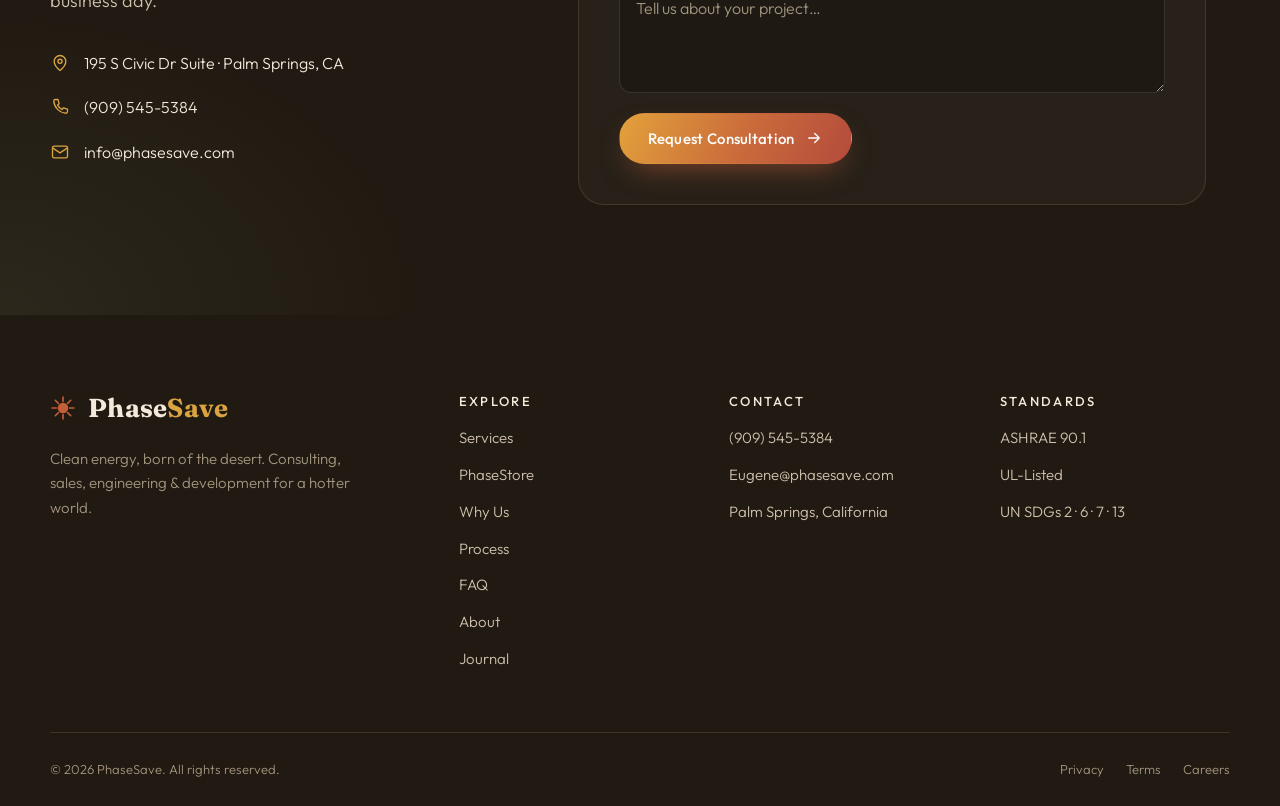
==== commit 6296c78e: "phasesave site" ====
--- a/phasesave-site/index.html
+++ b/phasesave-site/index.html
@@ -84,7 +84,7 @@
           "name": "Trinity Concepts Inc.",
           "description": "A Federal 501(c)(3) Community Development Financial Institution."
         },
-        "telephone": "+1-760-265-4209",
+        "telephone": "+1-909-454-5384",
         "email": "Eugene@phasesave.com",
         "priceRange": "$$",
         "address": {
@@ -809,11 +809,11 @@
             </li>
             <li>
               <svg viewBox="0 0 24 24"><path d="M6.5 3h3l1.5 5-2 1.5a12 12 0 0 0 5.5 5.5l1.5-2 5 1.5v3a2 2 0 0 1-2 2A16 16 0 0 1 4.5 5a2 2 0 0 1 2-2z"/></svg>
-              <a href="tel:7602654209">(760) 265-4209</a>
+              <a href="tel:9095455384">(909) 545-5384</a>
             </li>
             <li>
               <svg viewBox="0 0 24 24"><rect x="3" y="5" width="18" height="14" rx="2"/><path d="M3 7l9 6 9-6"/></svg>
-              <a href="mailto:Eugene@phasesave.com">Eugene@phasesave.com</a>
+              <a href="mailto:Eugene@phasesave.com">info@phasesave.com</a>
             </li>
           </ul>
         </div>
@@ -880,7 +880,7 @@
       </div>
       <div class="footer__col">
         <h4>Contact</h4>
-        <a href="tel:7602654209">(760) 265-4209</a>
+        <a href="tel:9095455384">(909) 545-5384</a>
         <a href="mailto:Eugene@phasesave.com">Eugene@phasesave.com</a>
         <span>Palm Springs, California</span>
       </div>
